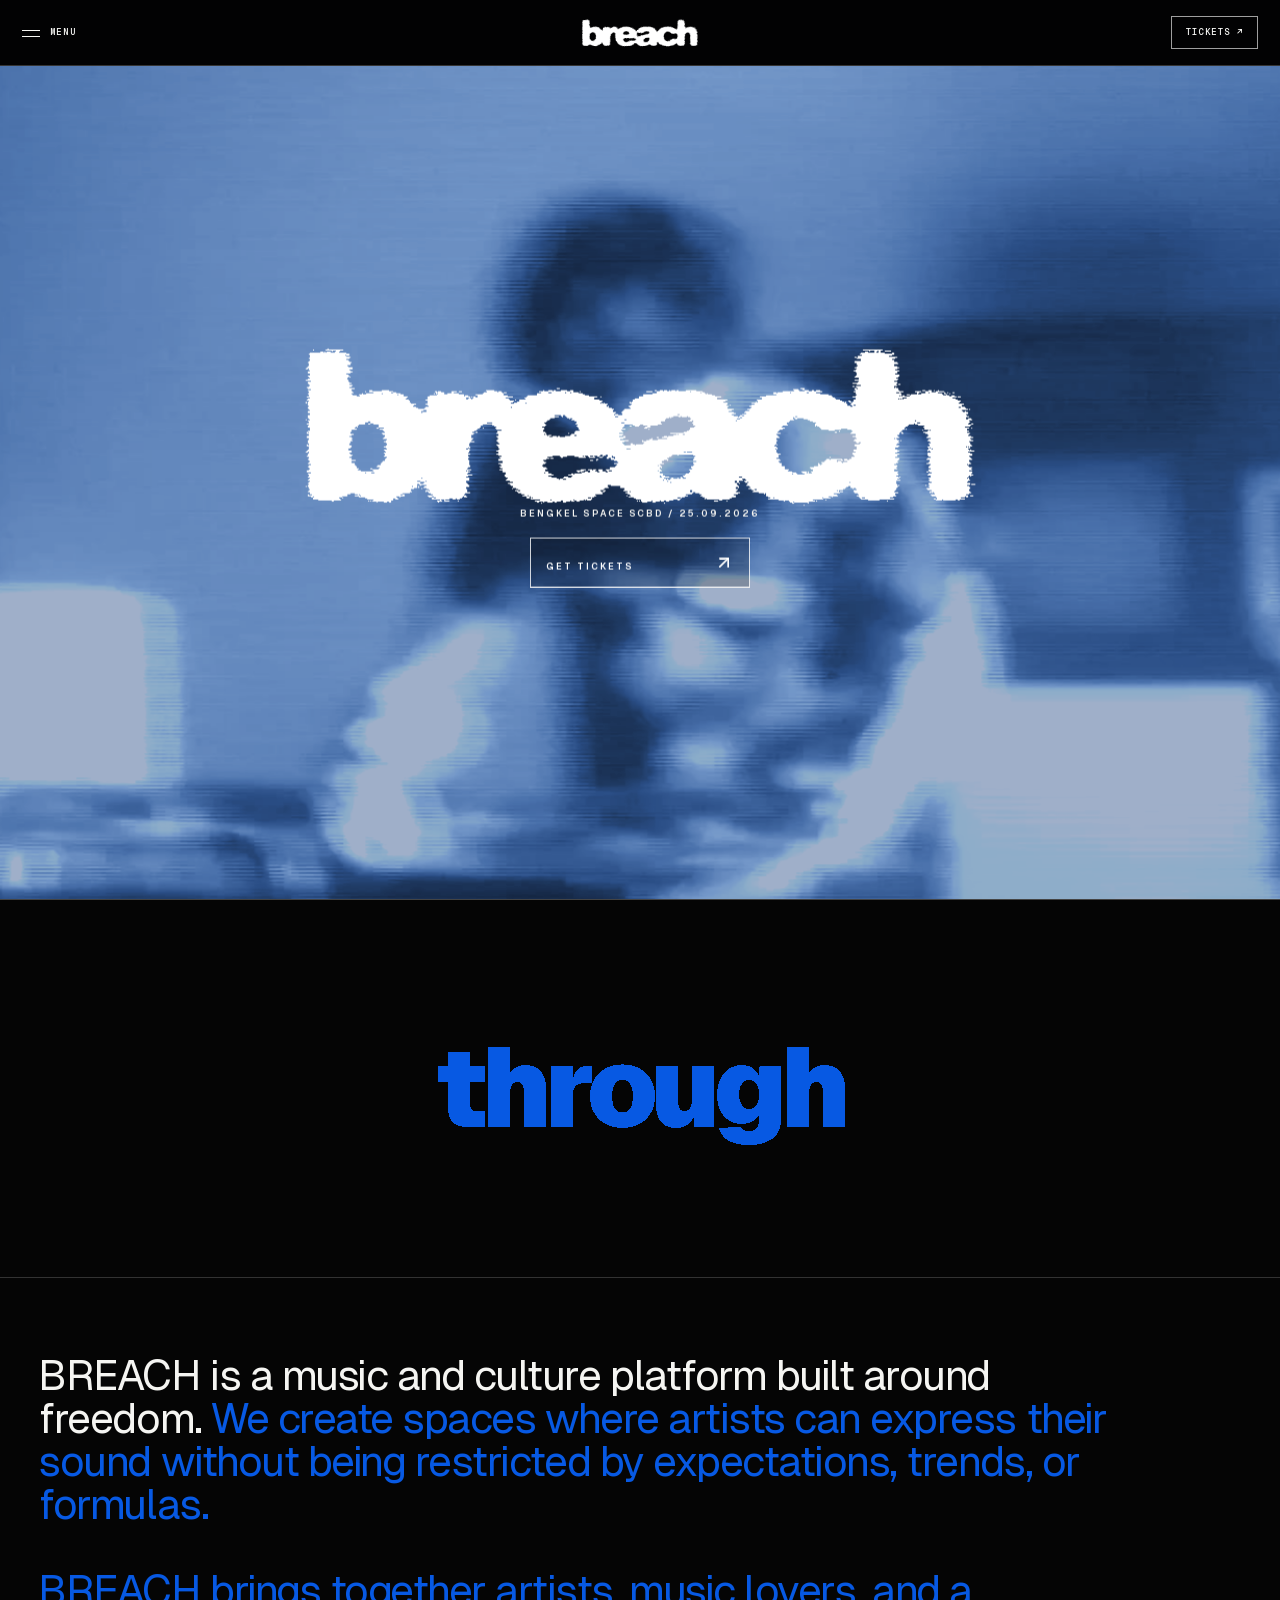
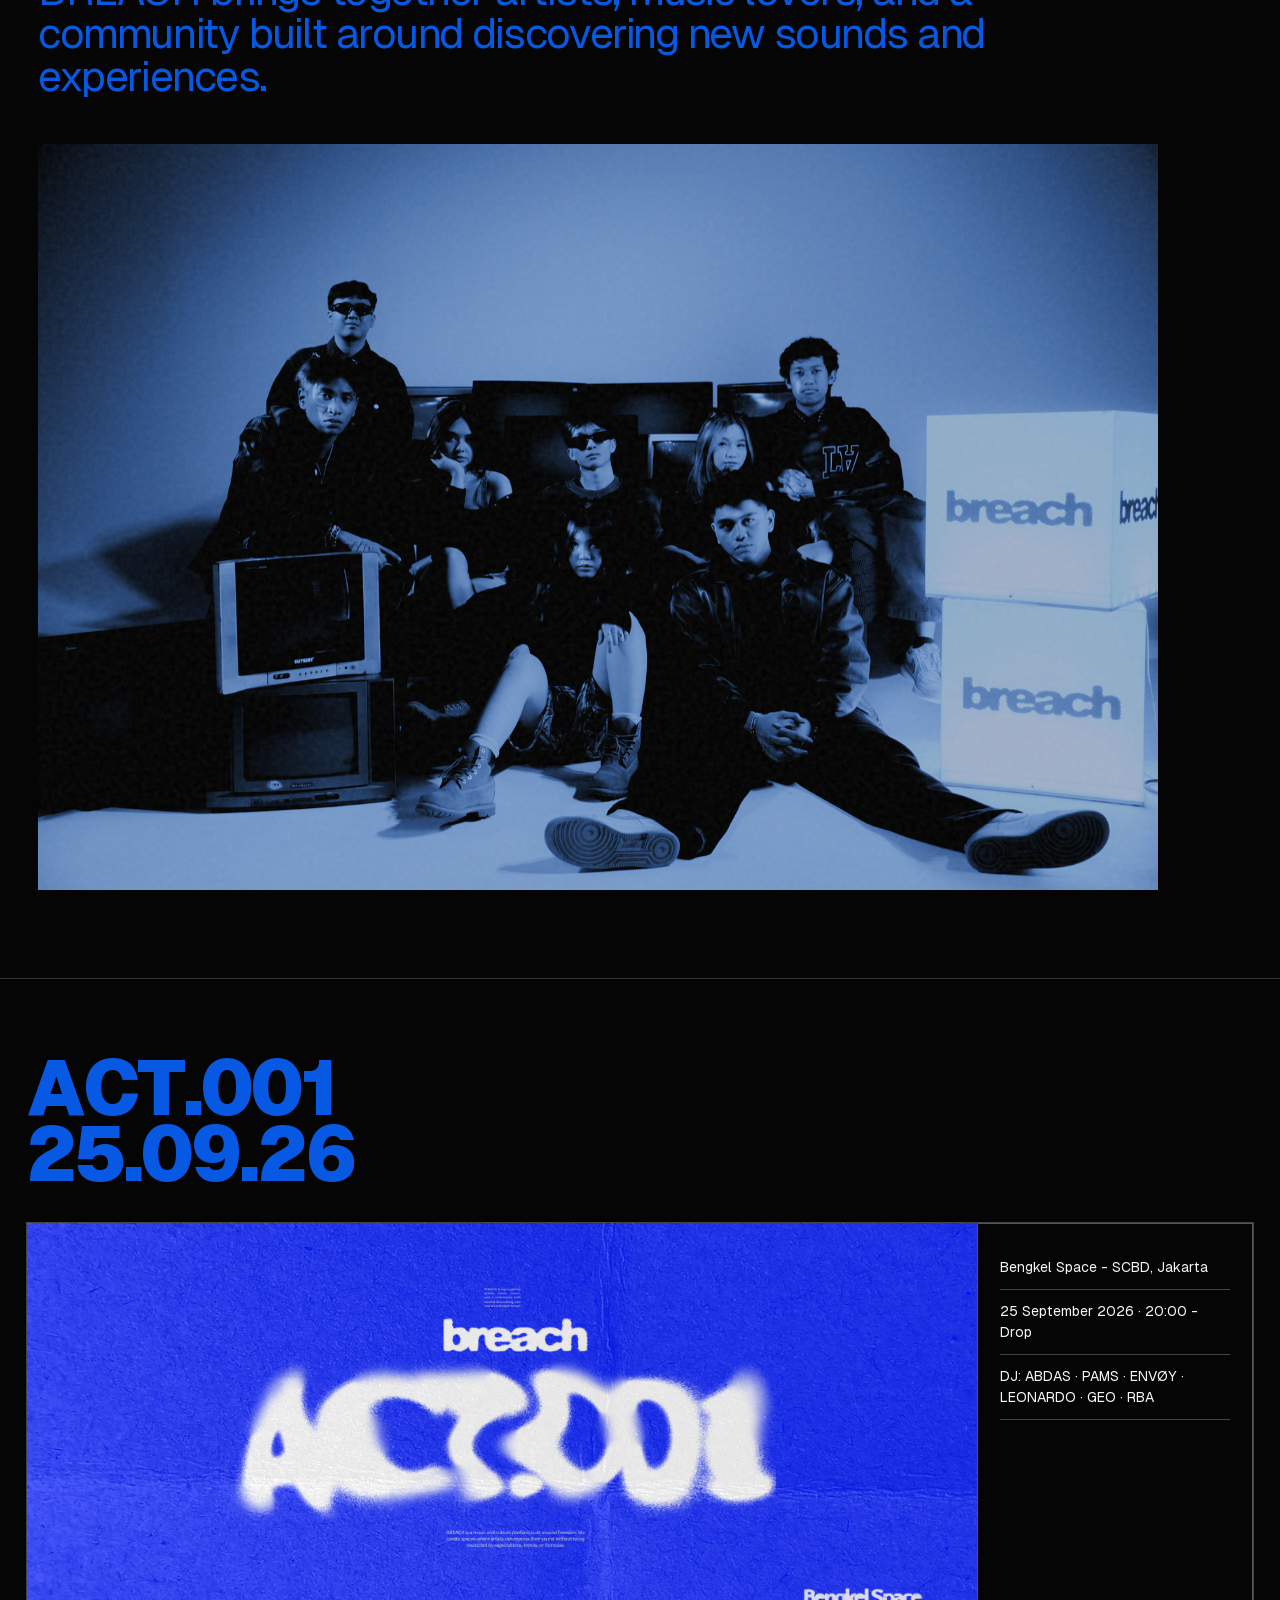
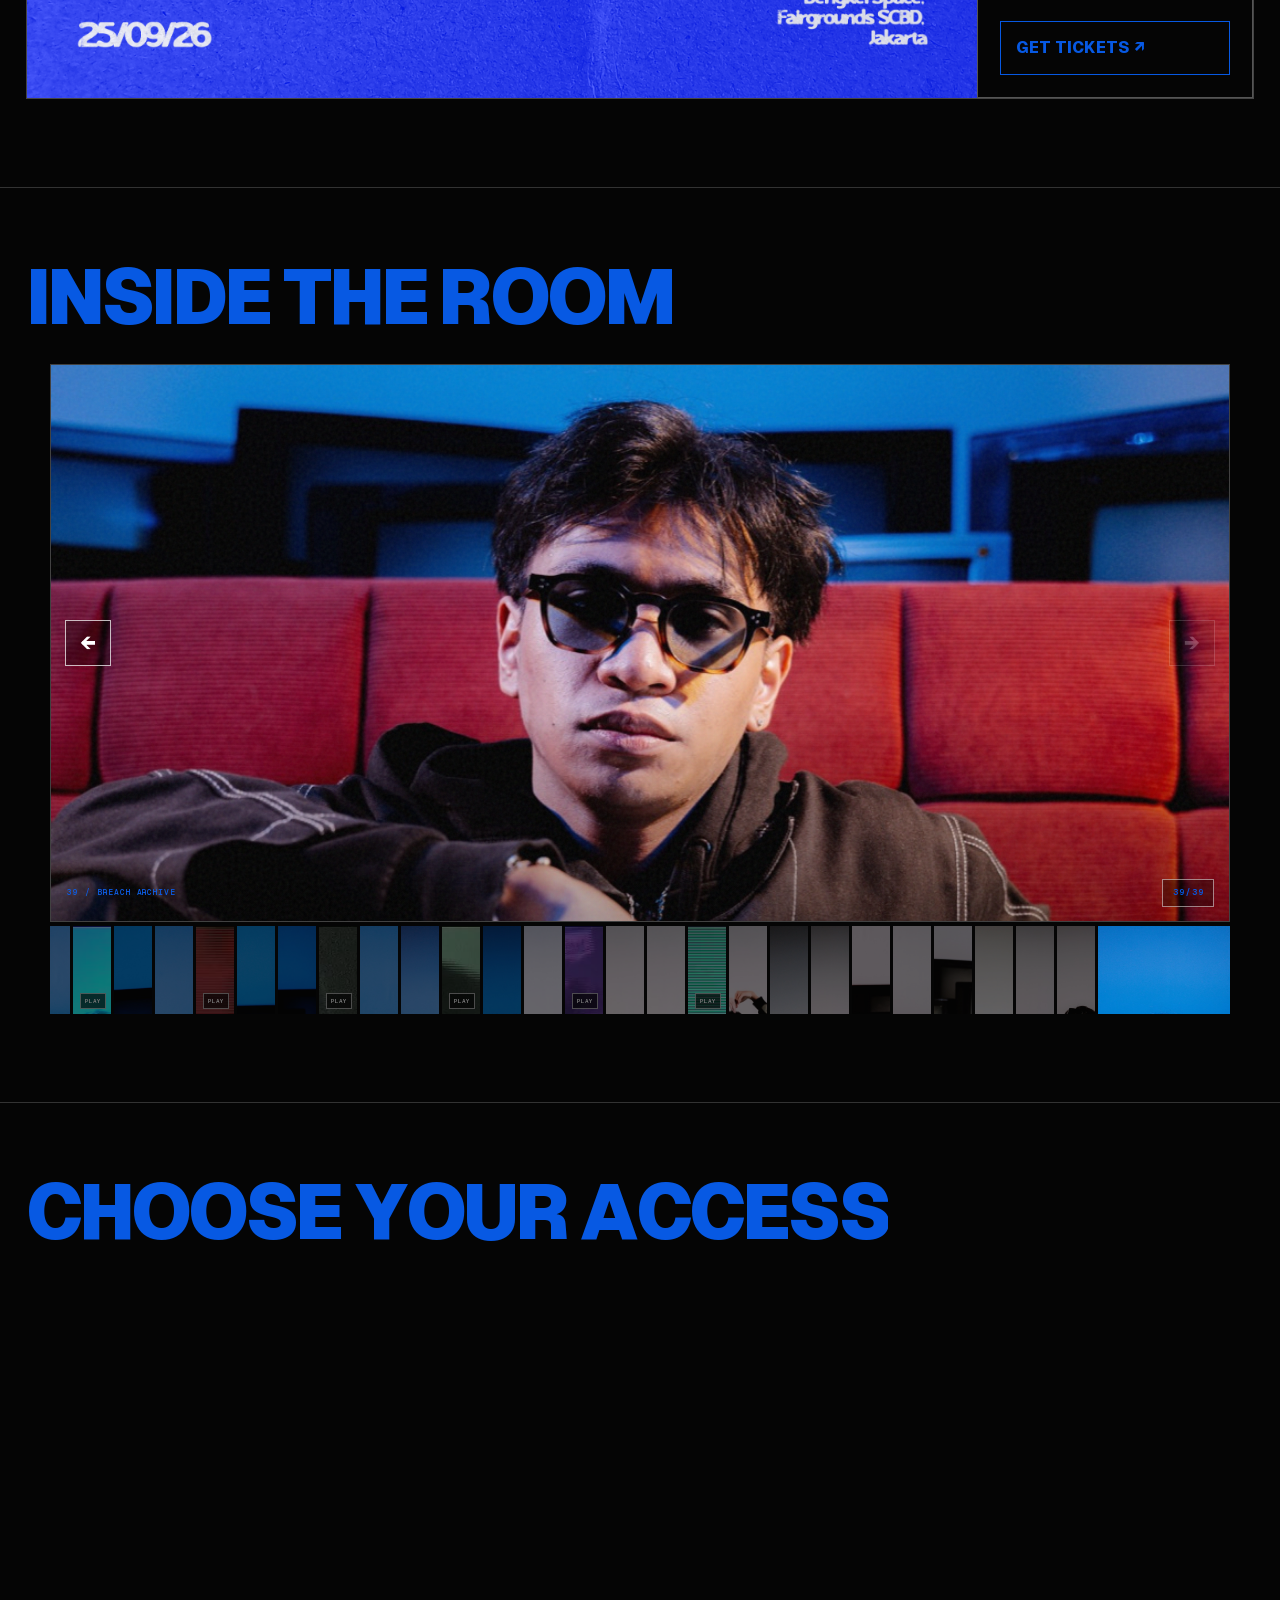
==== index.html @ 3e646a32 "Deploy breach3 at custom domain root" ====
<!doctype html>
<html lang="en">
  <head>
    <meta charset="UTF-8" />
    <meta name="viewport" content="width=device-width, initial-scale=1.0" />
    <meta name="theme-color" content="#000000" />
    <meta name="description" content="BREACH — freedom through music. Blue edition." />
    <link rel="icon" href="/assets/brand/breach-logo-blue.png" />
    <title>BREACH — Blue Edition</title>
    <script type="module" crossorigin src="/assets/index-B2ygdewY.js"></script>
    <link rel="stylesheet" crossorigin href="/assets/index-CqIyag79.css">
  </head>
  <body>
    <div id="root"></div>
  </body>
</html>
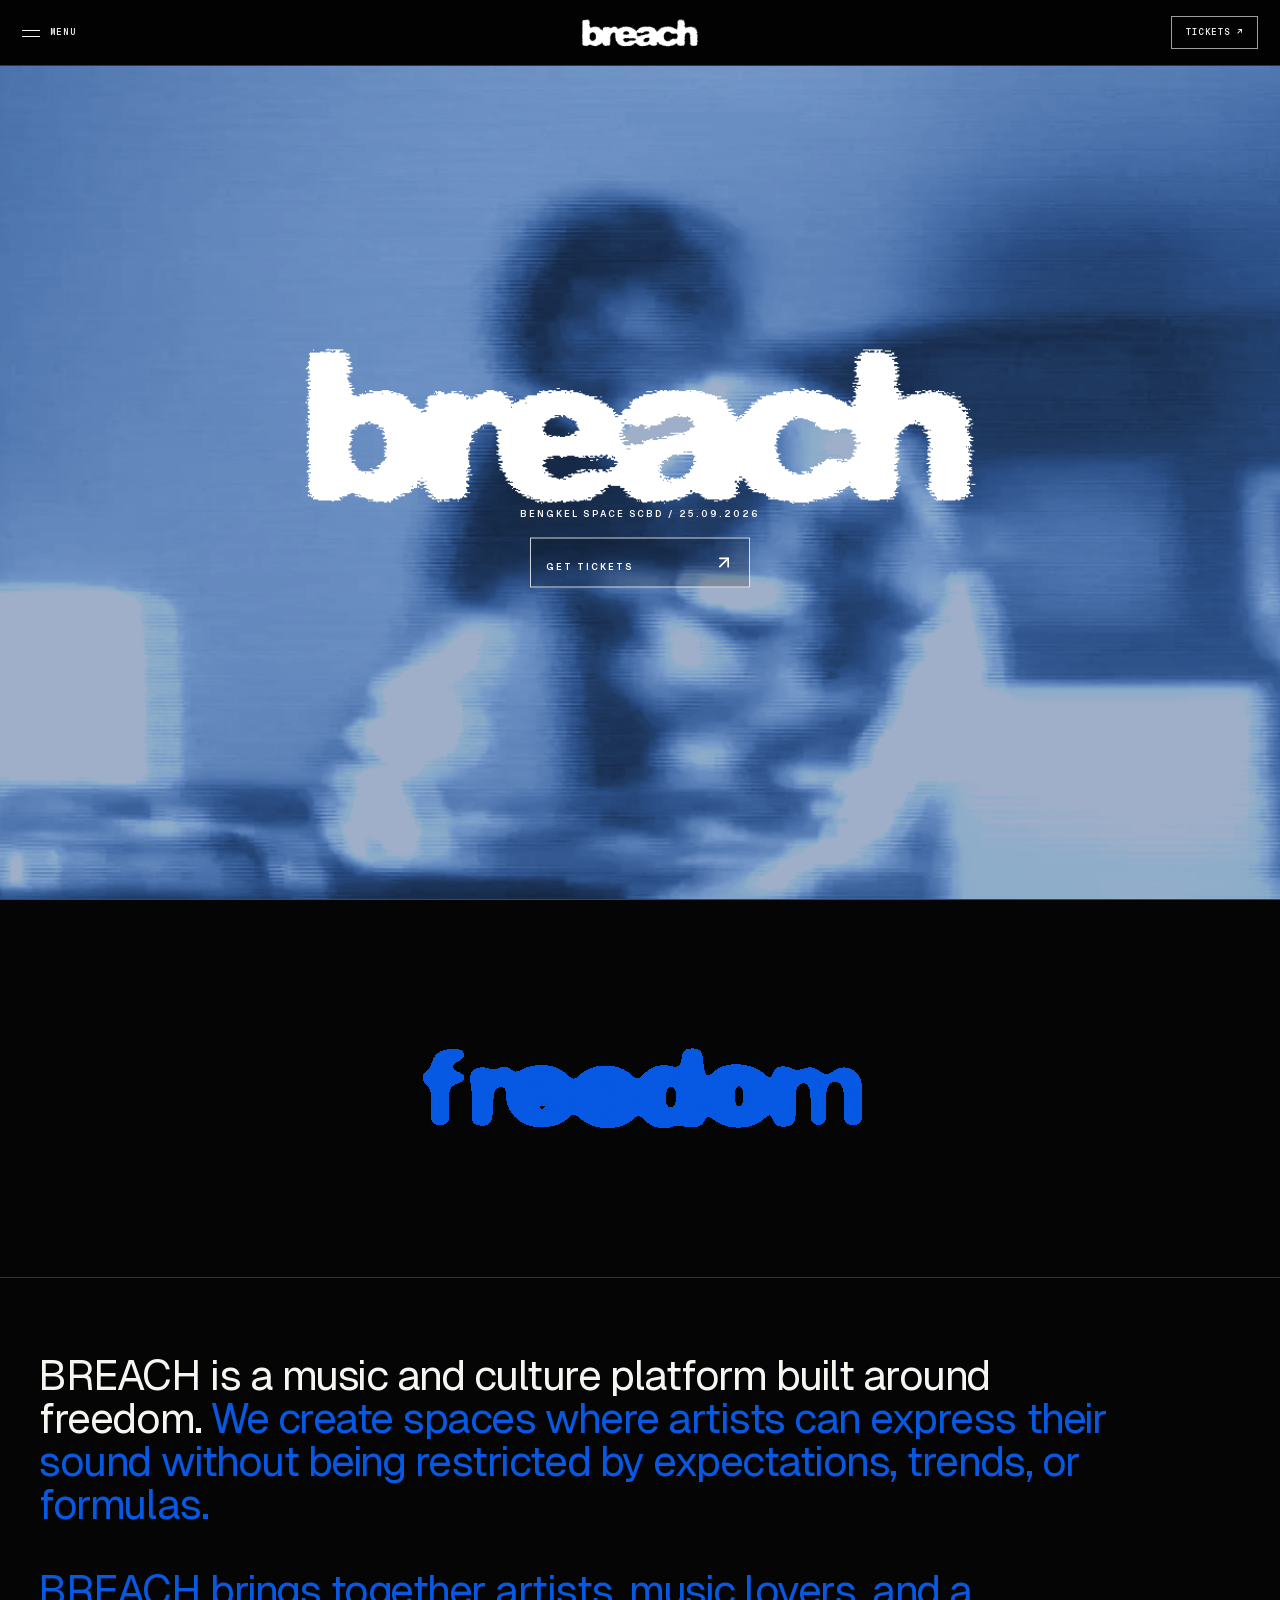
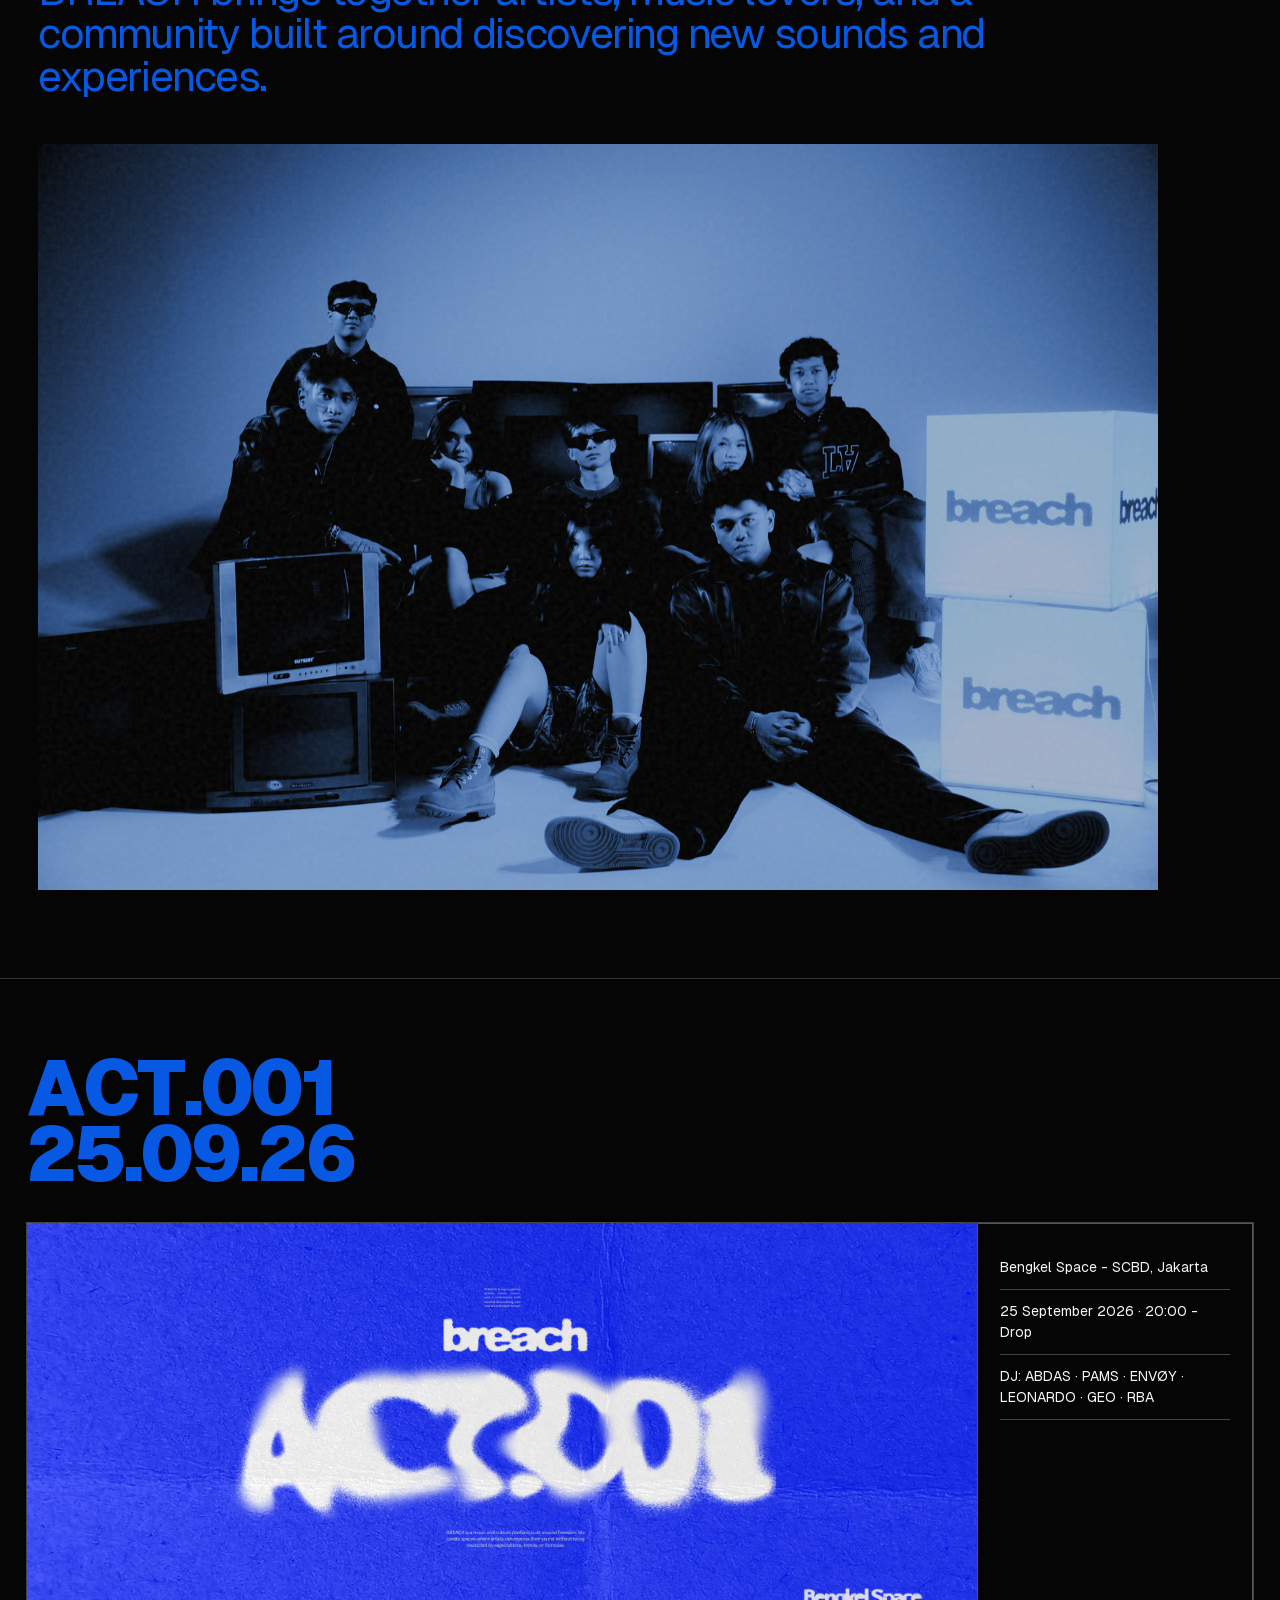
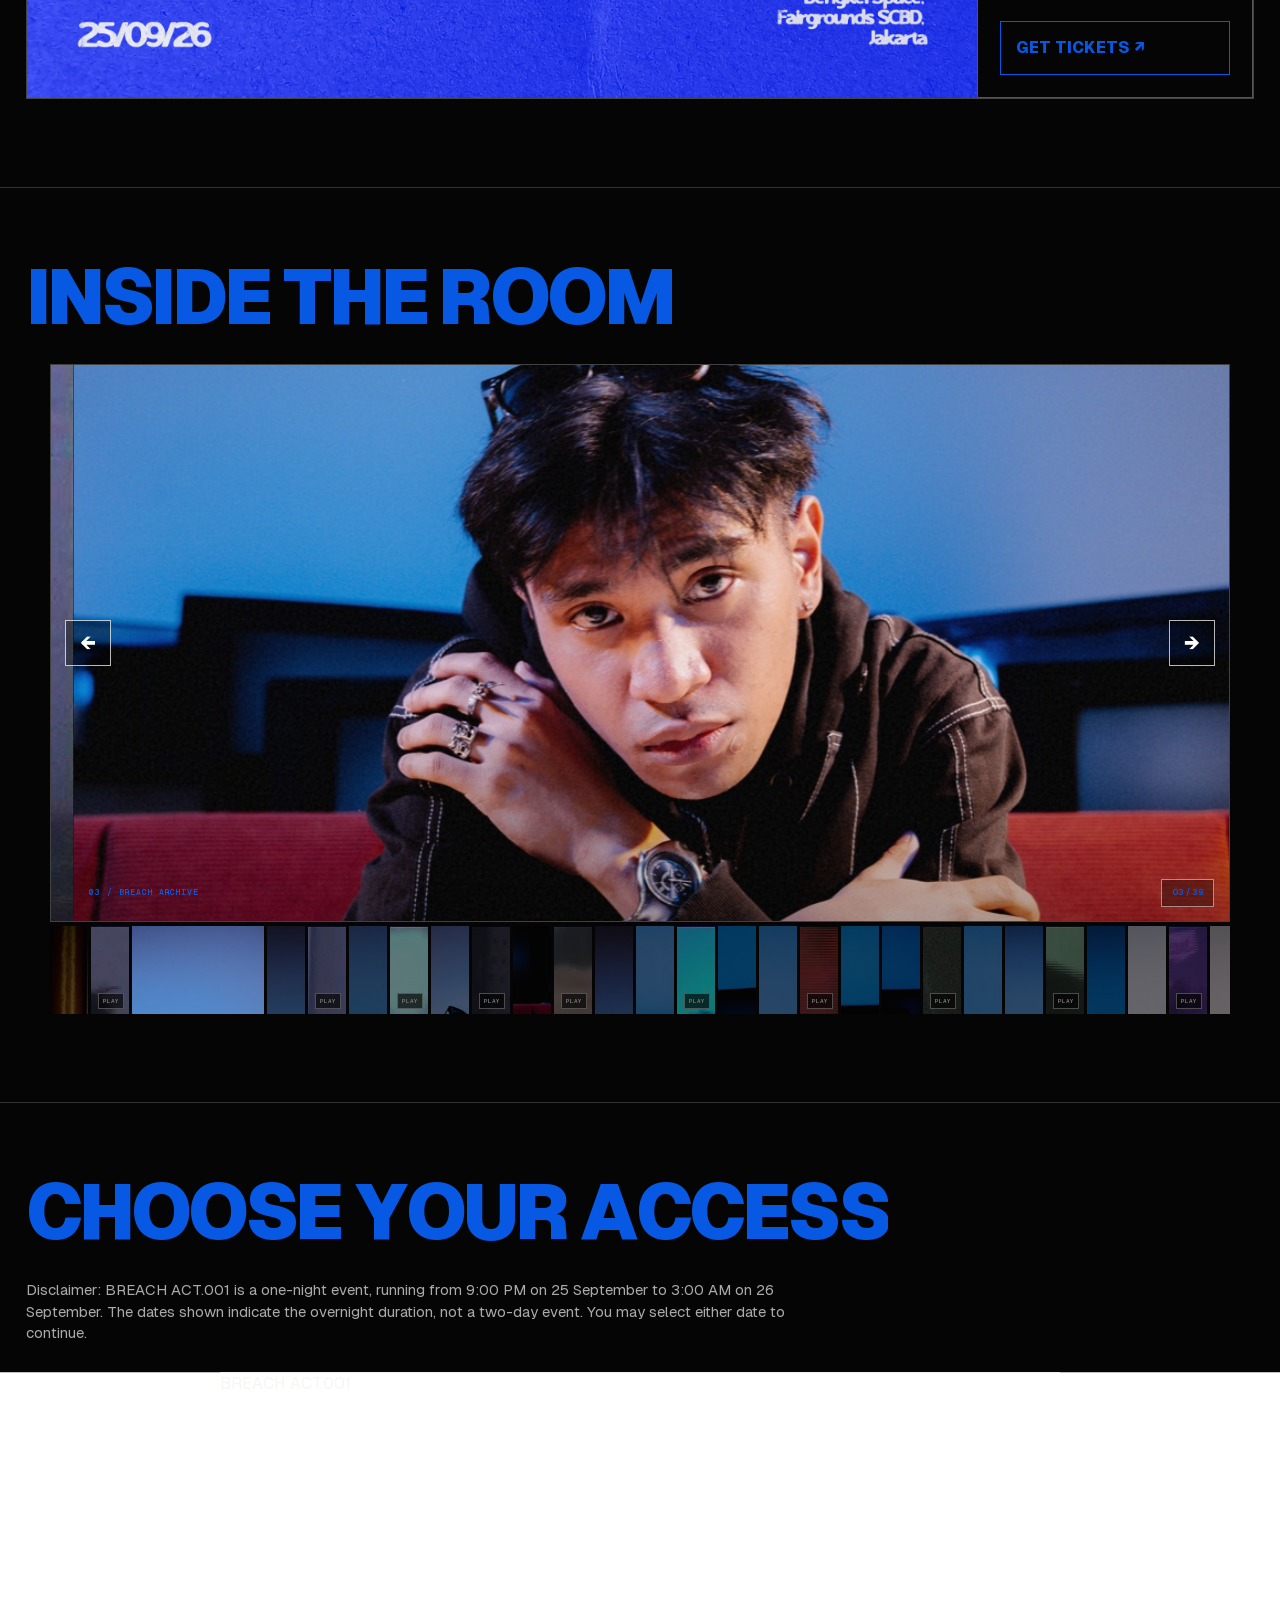
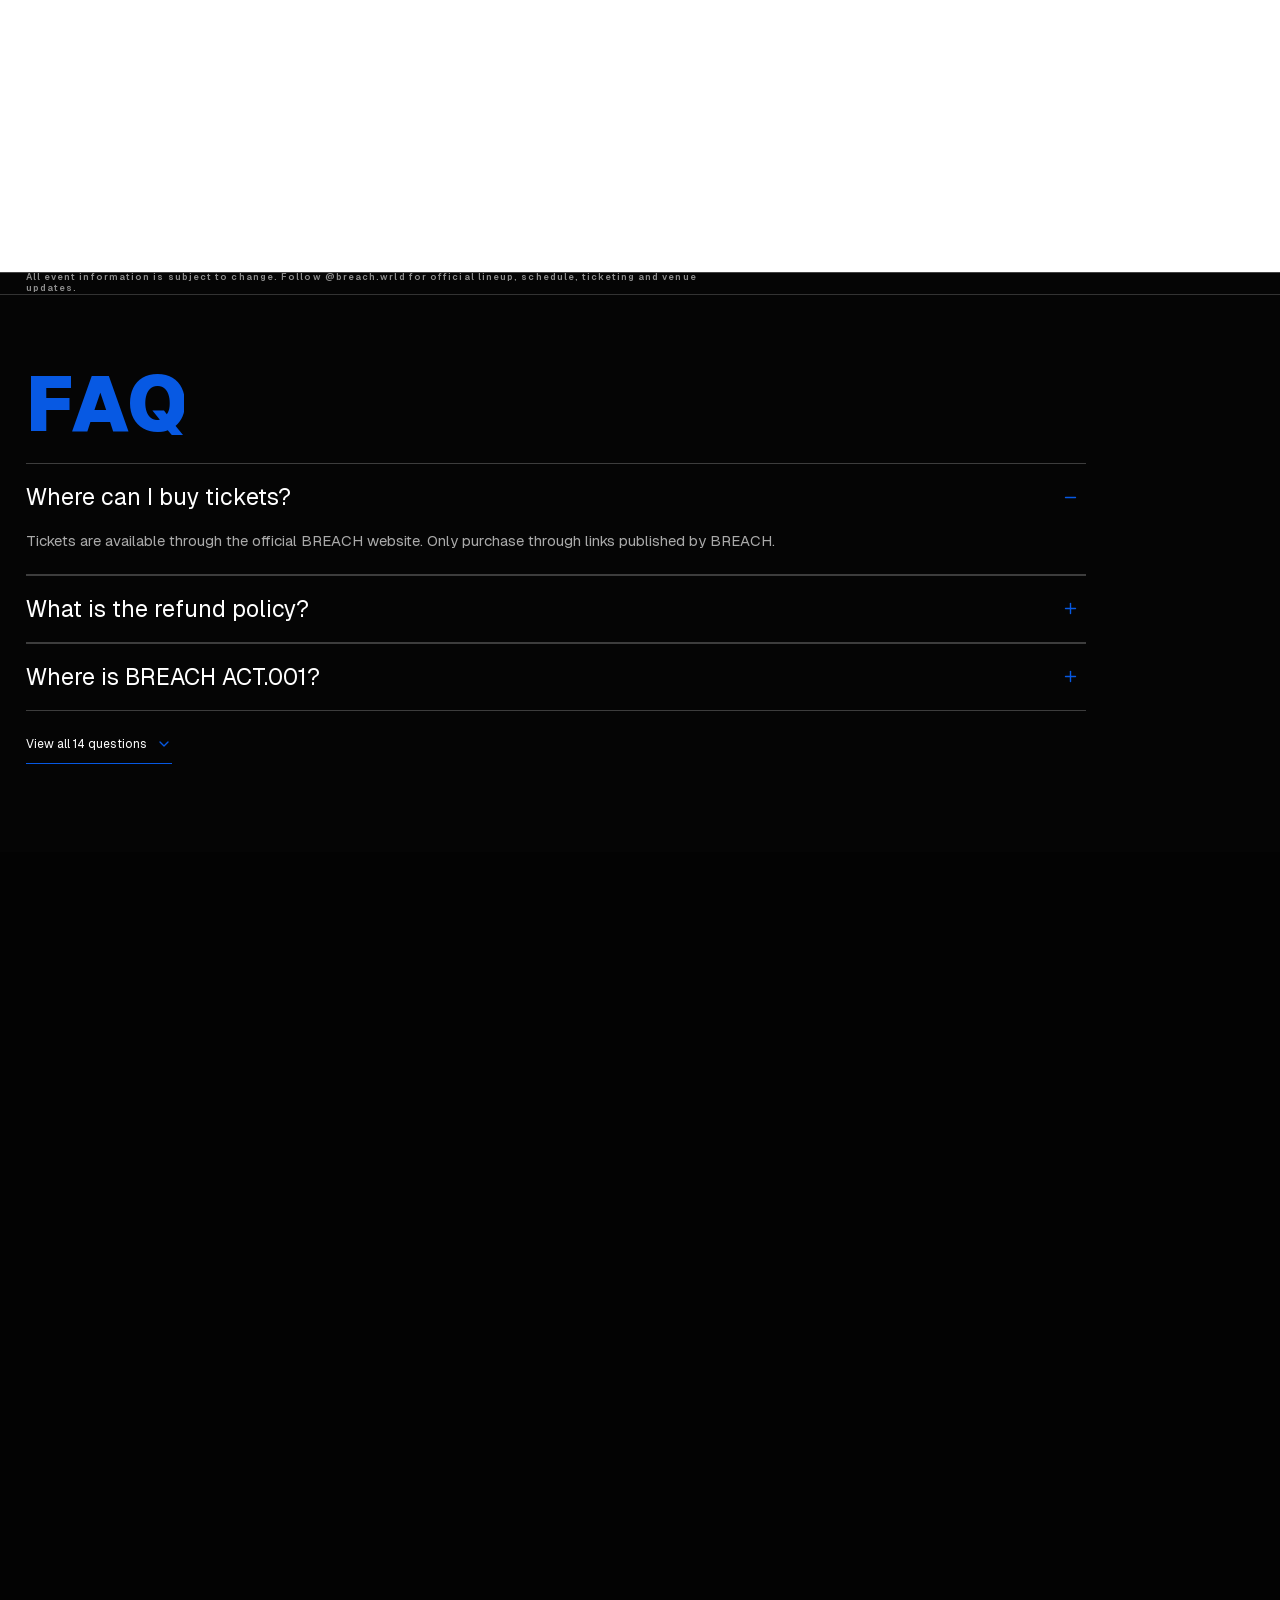
==== commit 083a9b9b: "Update tab title and favicon" ====
--- a/index.html
+++ b/index.html
@@ -4,11 +4,11 @@
     <meta charset="UTF-8" />
     <meta name="viewport" content="width=device-width, initial-scale=1.0" />
     <meta name="theme-color" content="#000000" />
-    <meta name="description" content="BREACH — freedom through music. Blue edition." />
-    <link rel="icon" href="/assets/brand/breach-logo-blue.png" />
-    <title>BREACH — Blue Edition</title>
-    <script type="module" crossorigin src="/assets/index-B2ygdewY.js"></script>
-    <link rel="stylesheet" crossorigin href="/assets/index-CqIyag79.css">
+    <meta name="description" content="BREACH — freedom through music." />
+    <link rel="icon" type="image/png" href="/assets/brand/breach-logo-white.png" />
+    <title>BREACH</title>
+    <script type="module" crossorigin src="/assets/index-BJ7RxJI6.js"></script>
+    <link rel="stylesheet" crossorigin href="/assets/index-DFQrhh-R.css">
   </head>
   <body>
     <div id="root"></div>
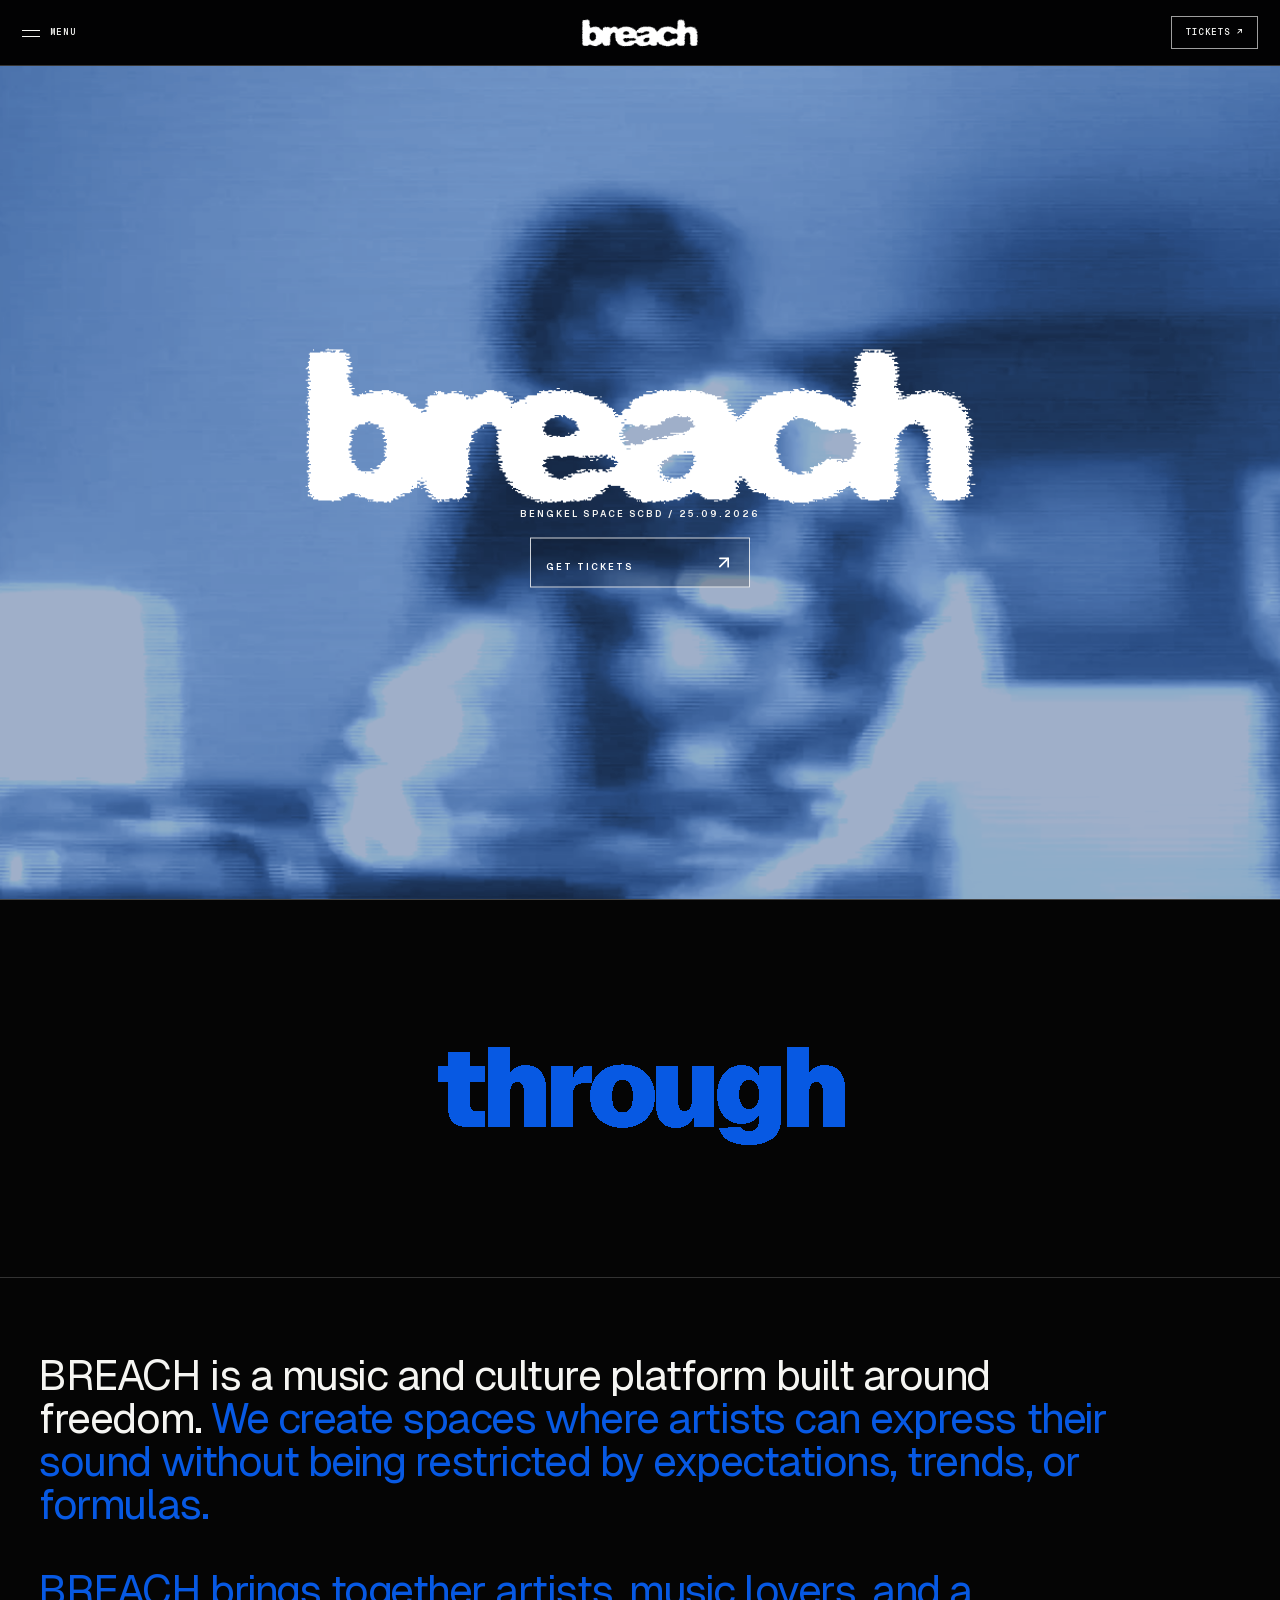
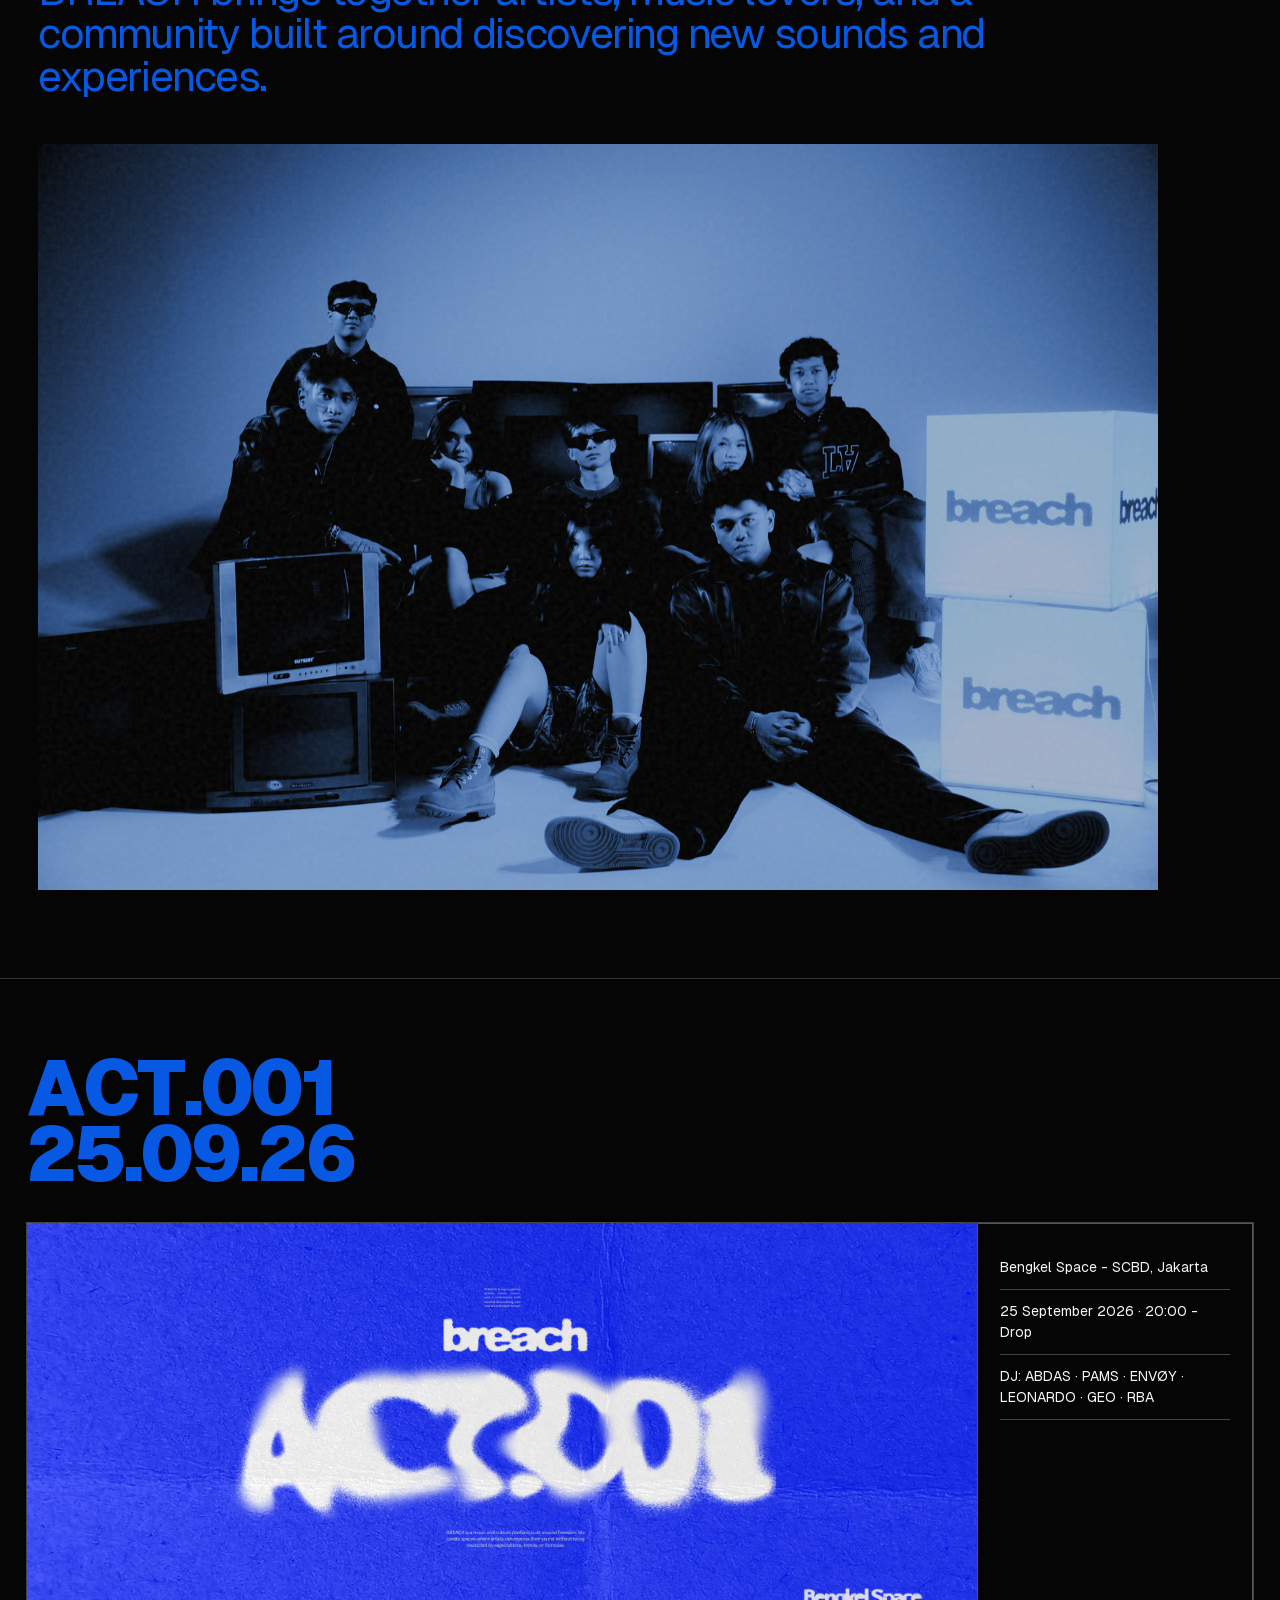
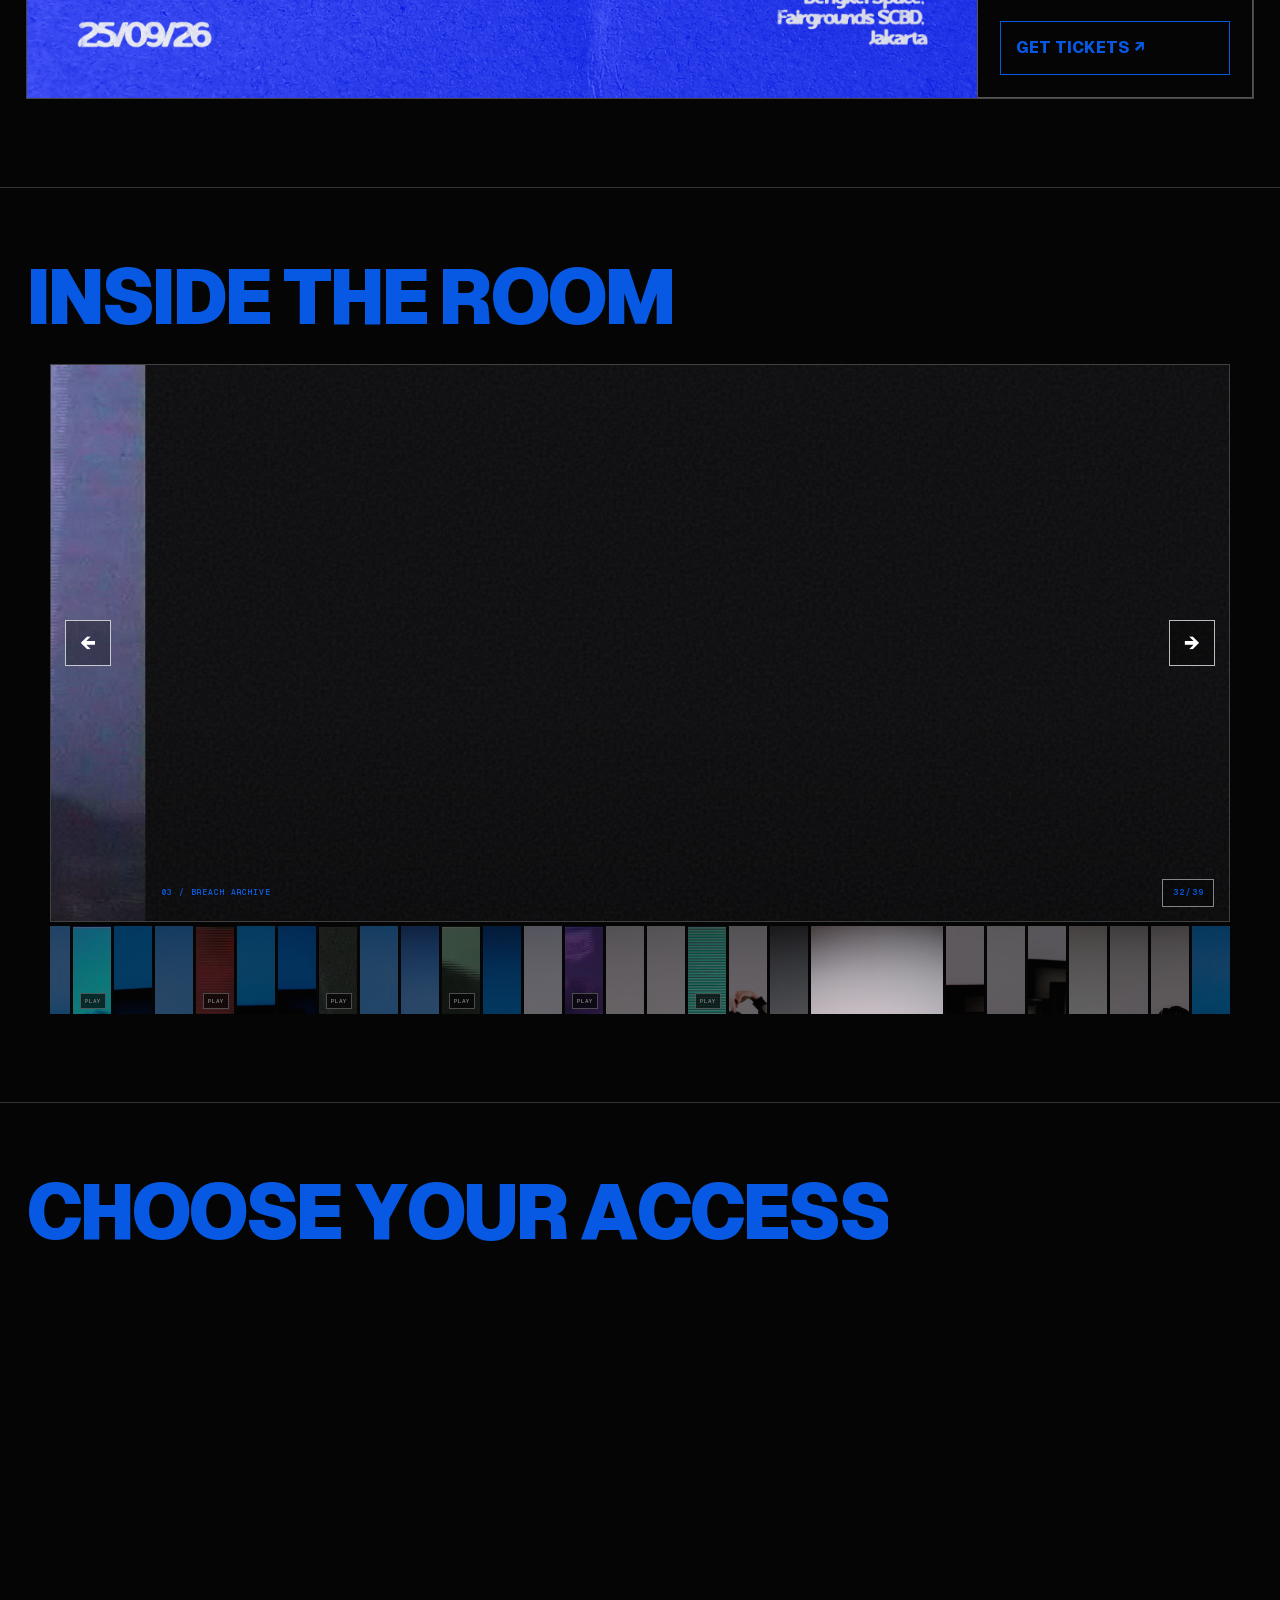
==== commit 0d287e87: "Use blue logo favicon" ====
--- a/index.html
+++ b/index.html
@@ -5,7 +5,7 @@
     <meta name="viewport" content="width=device-width, initial-scale=1.0" />
     <meta name="theme-color" content="#000000" />
     <meta name="description" content="BREACH — freedom through music." />
-    <link rel="icon" type="image/png" href="/assets/brand/breach-logo-white.png" />
+    <link rel="icon" type="image/png" href="/assets/brand/breach-logo-blue-favicon.png" />
     <title>BREACH</title>
     <script type="module" crossorigin src="/assets/index-BJ7RxJI6.js"></script>
     <link rel="stylesheet" crossorigin href="/assets/index-DFQrhh-R.css">
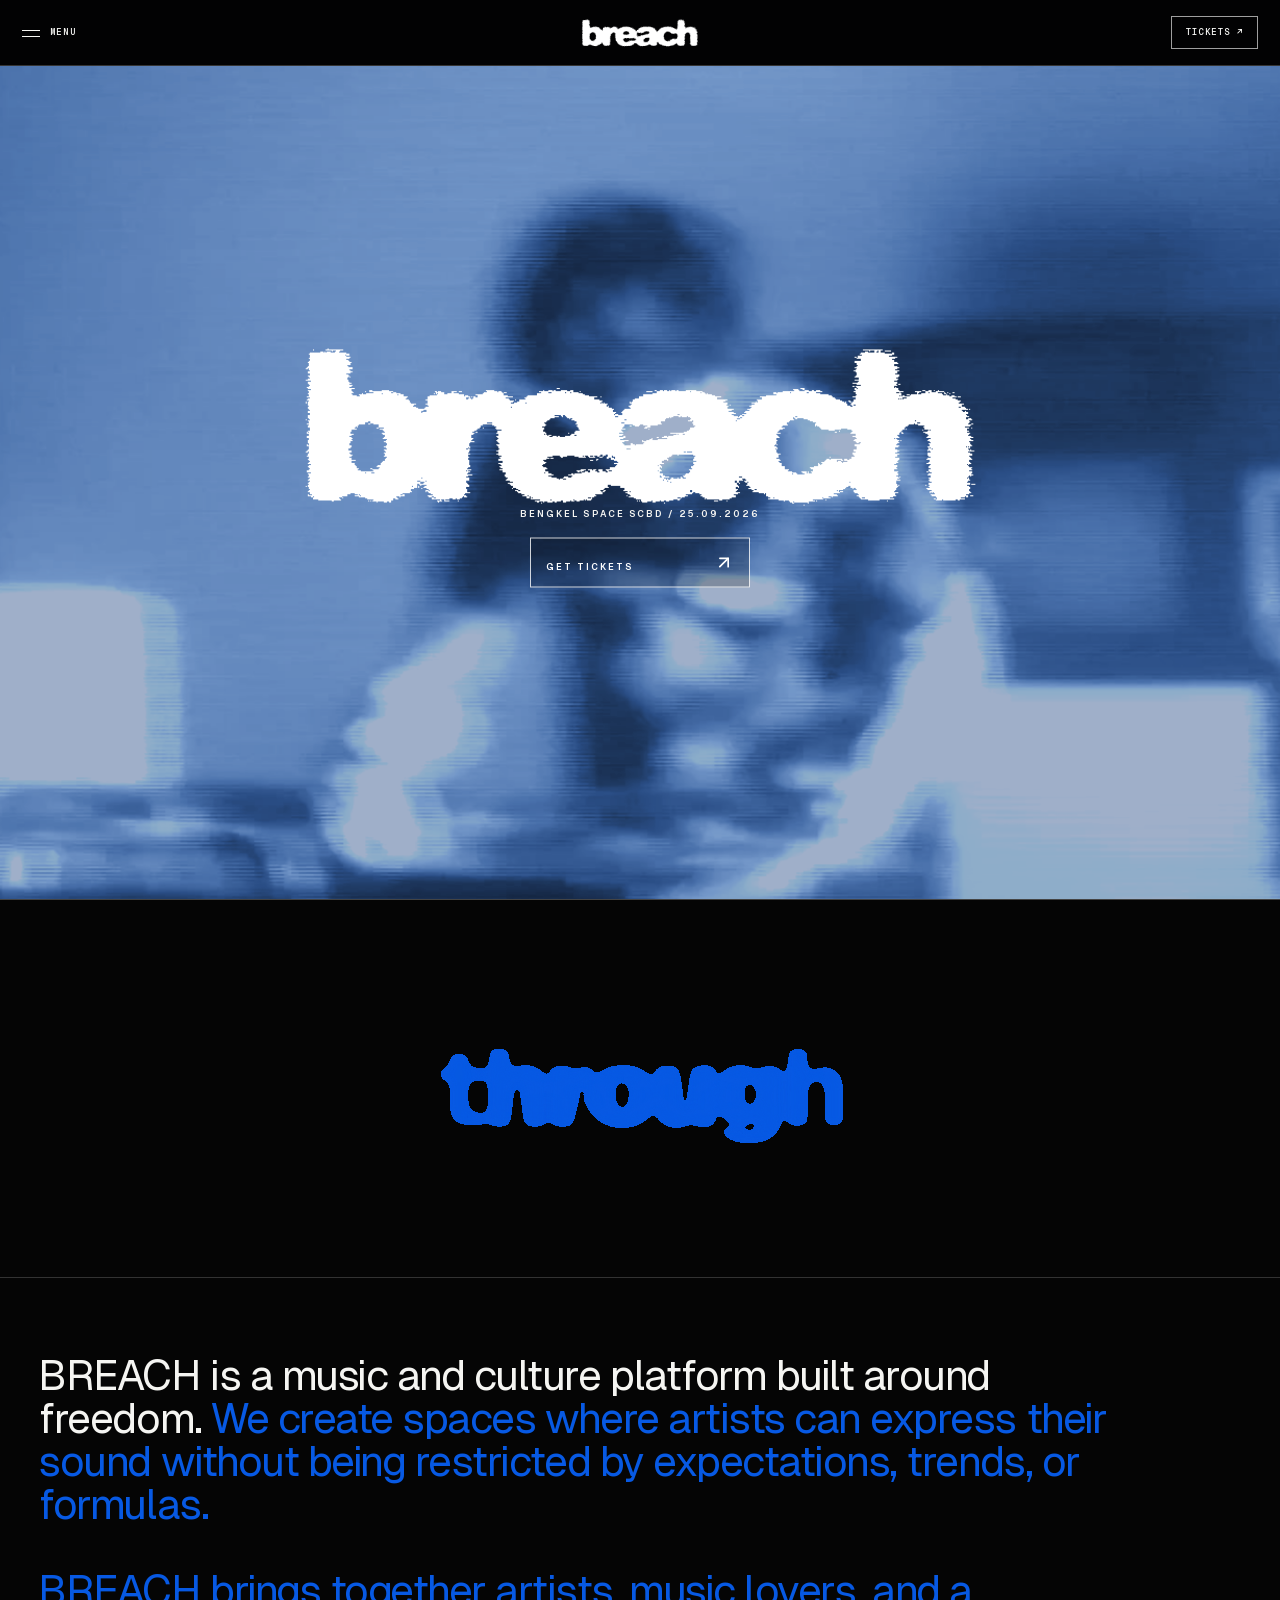
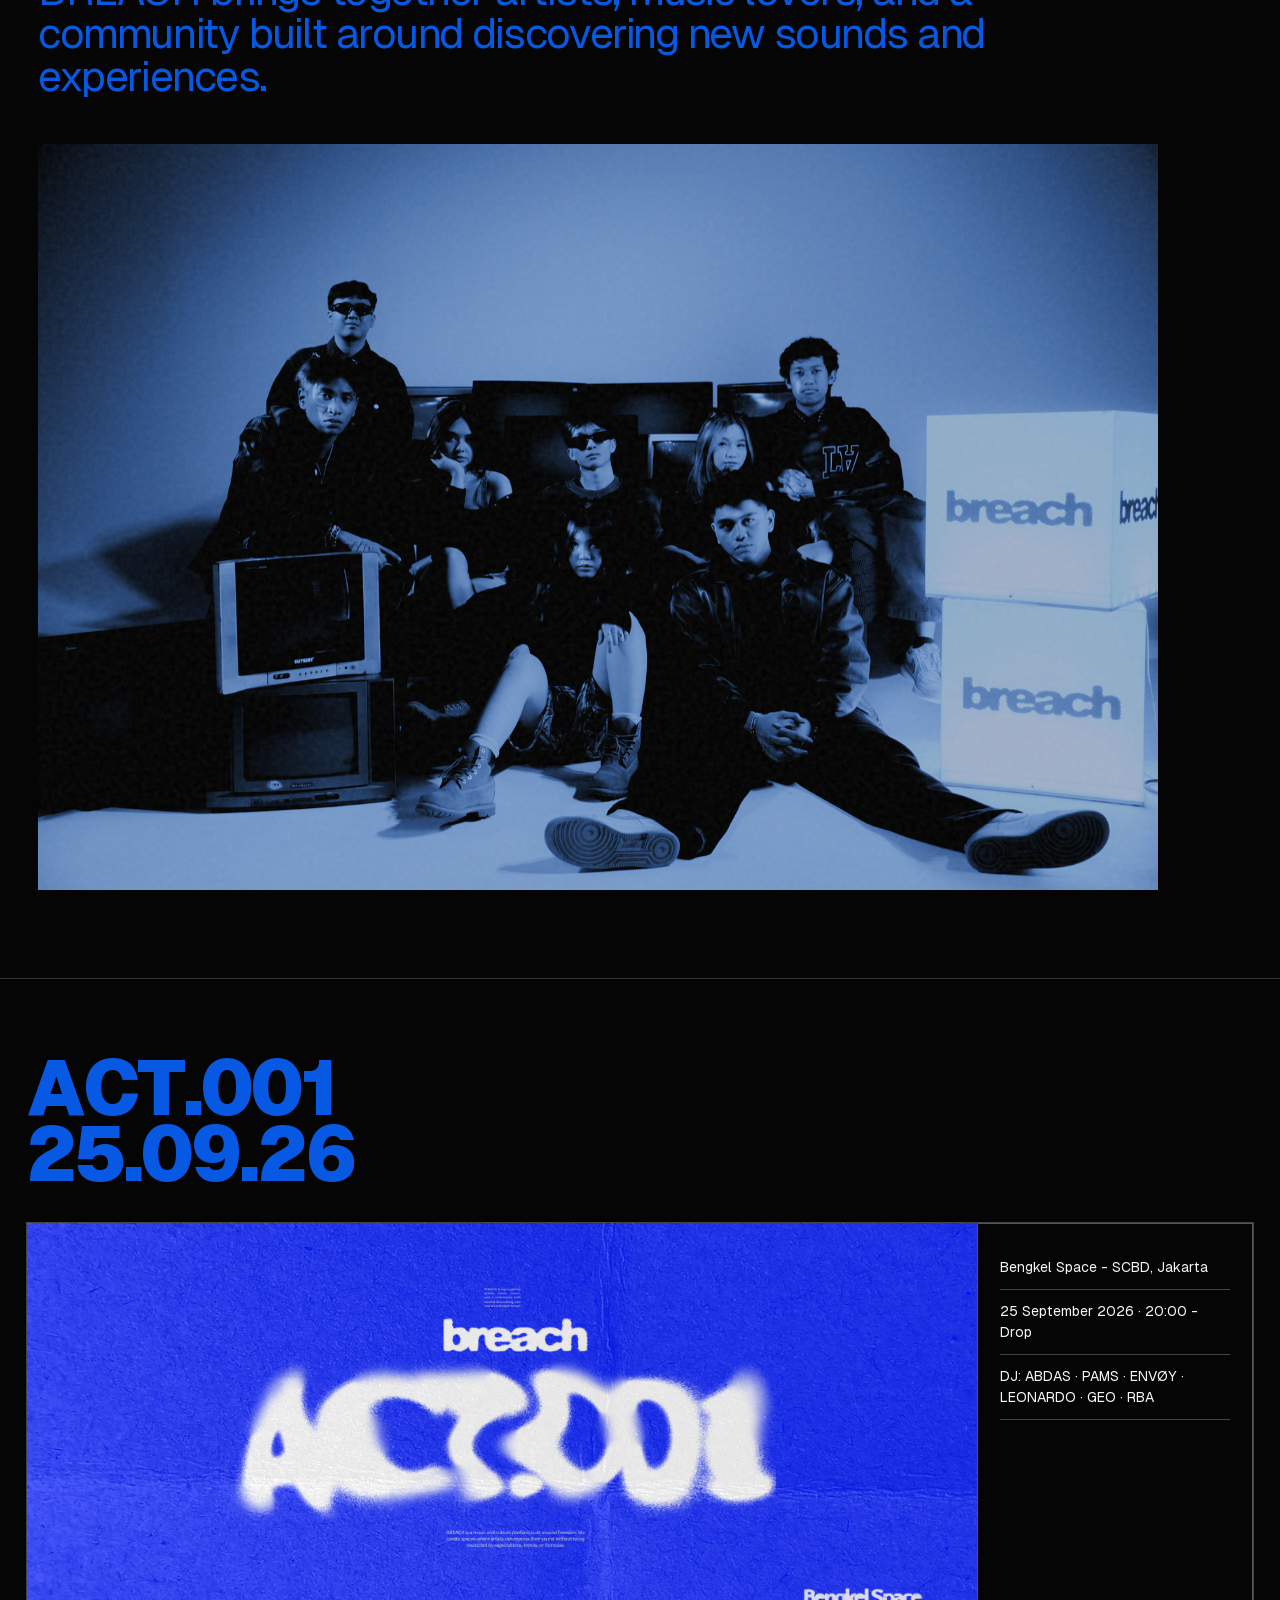
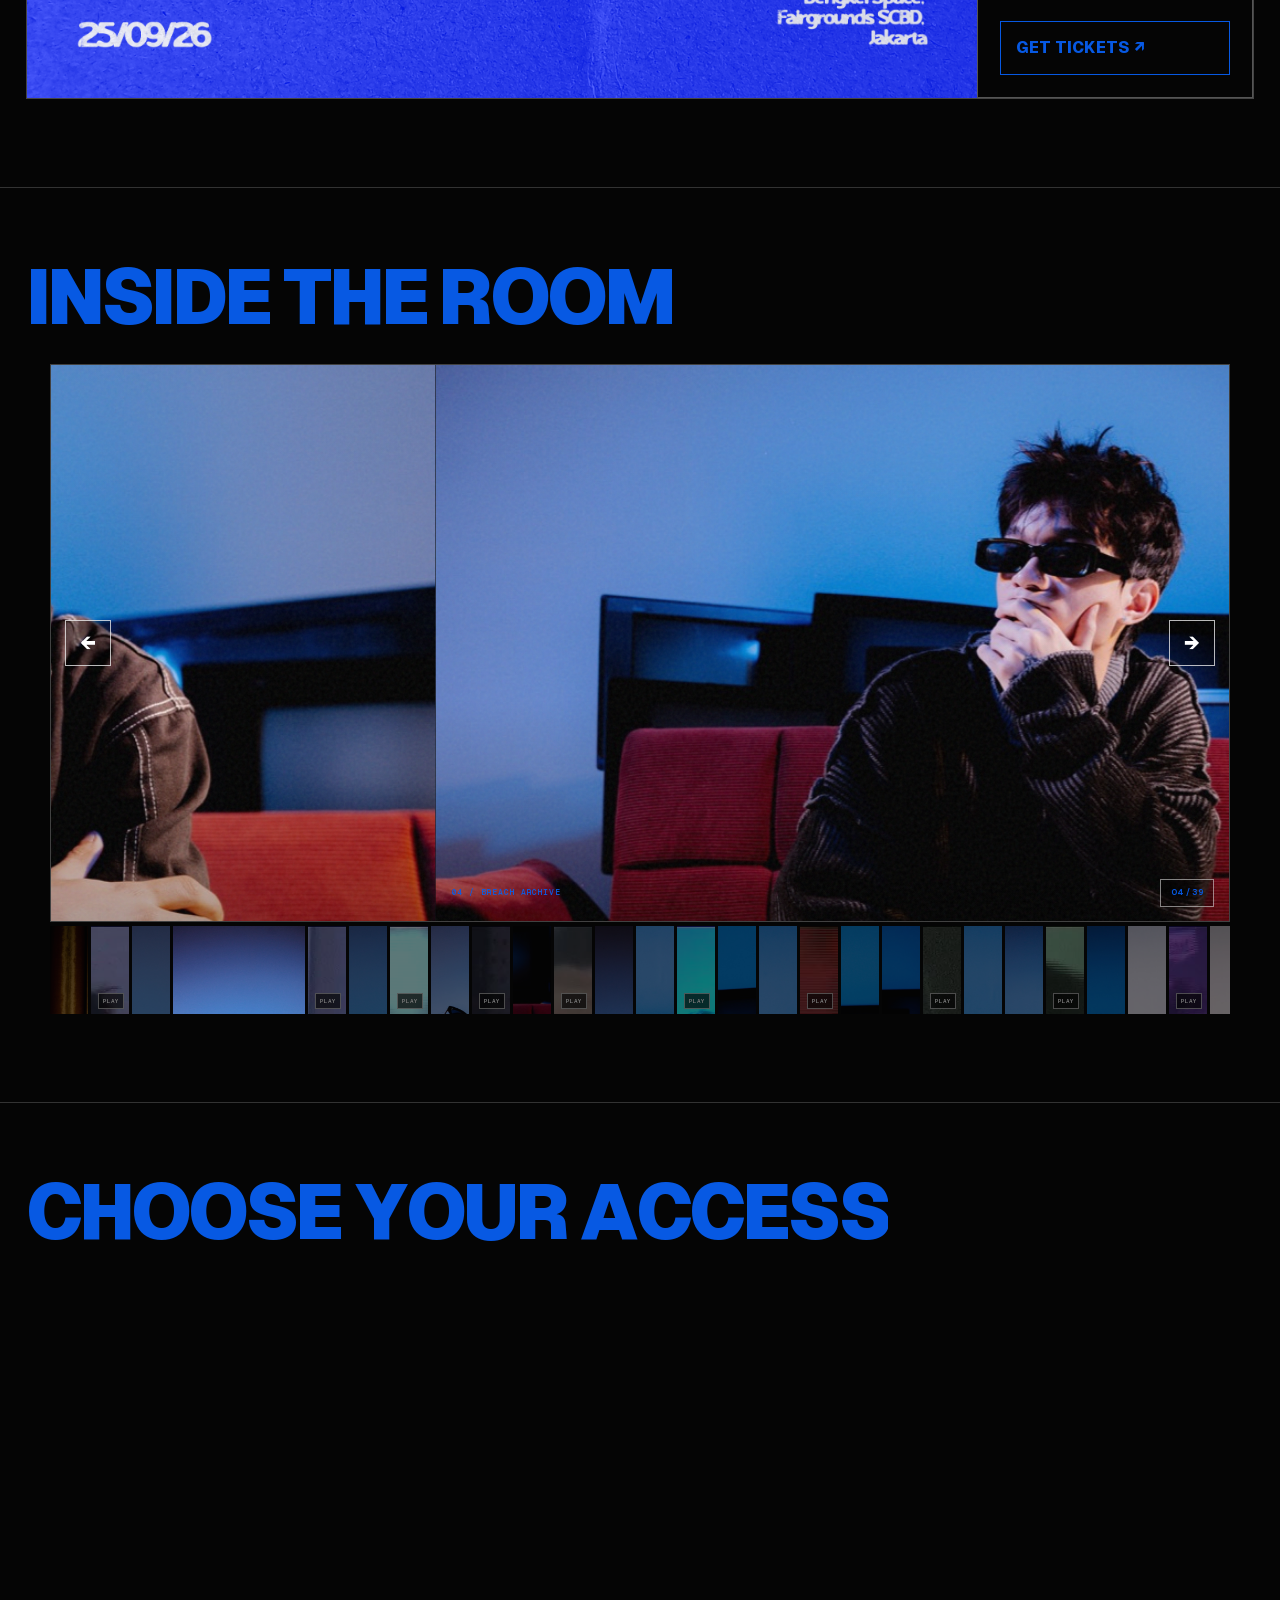
==== commit f926bf0d: "Deploy ticket widget startup scroll fix" ====
--- a/index.html
+++ b/index.html
@@ -7,8 +7,8 @@
     <meta name="description" content="BREACH — freedom through music." />
     <link rel="icon" type="image/png" href="/assets/brand/breach-logo-blue-favicon.png" />
     <title>BREACH</title>
-    <script type="module" crossorigin src="/assets/index-BJ7RxJI6.js"></script>
-    <link rel="stylesheet" crossorigin href="/assets/index-DFQrhh-R.css">
+    <script type="module" crossorigin src="/assets/index-C0Axw6ak.js"></script>
+    <link rel="stylesheet" crossorigin href="/assets/index-CqIyag79.css">
   </head>
   <body>
     <div id="root"></div>
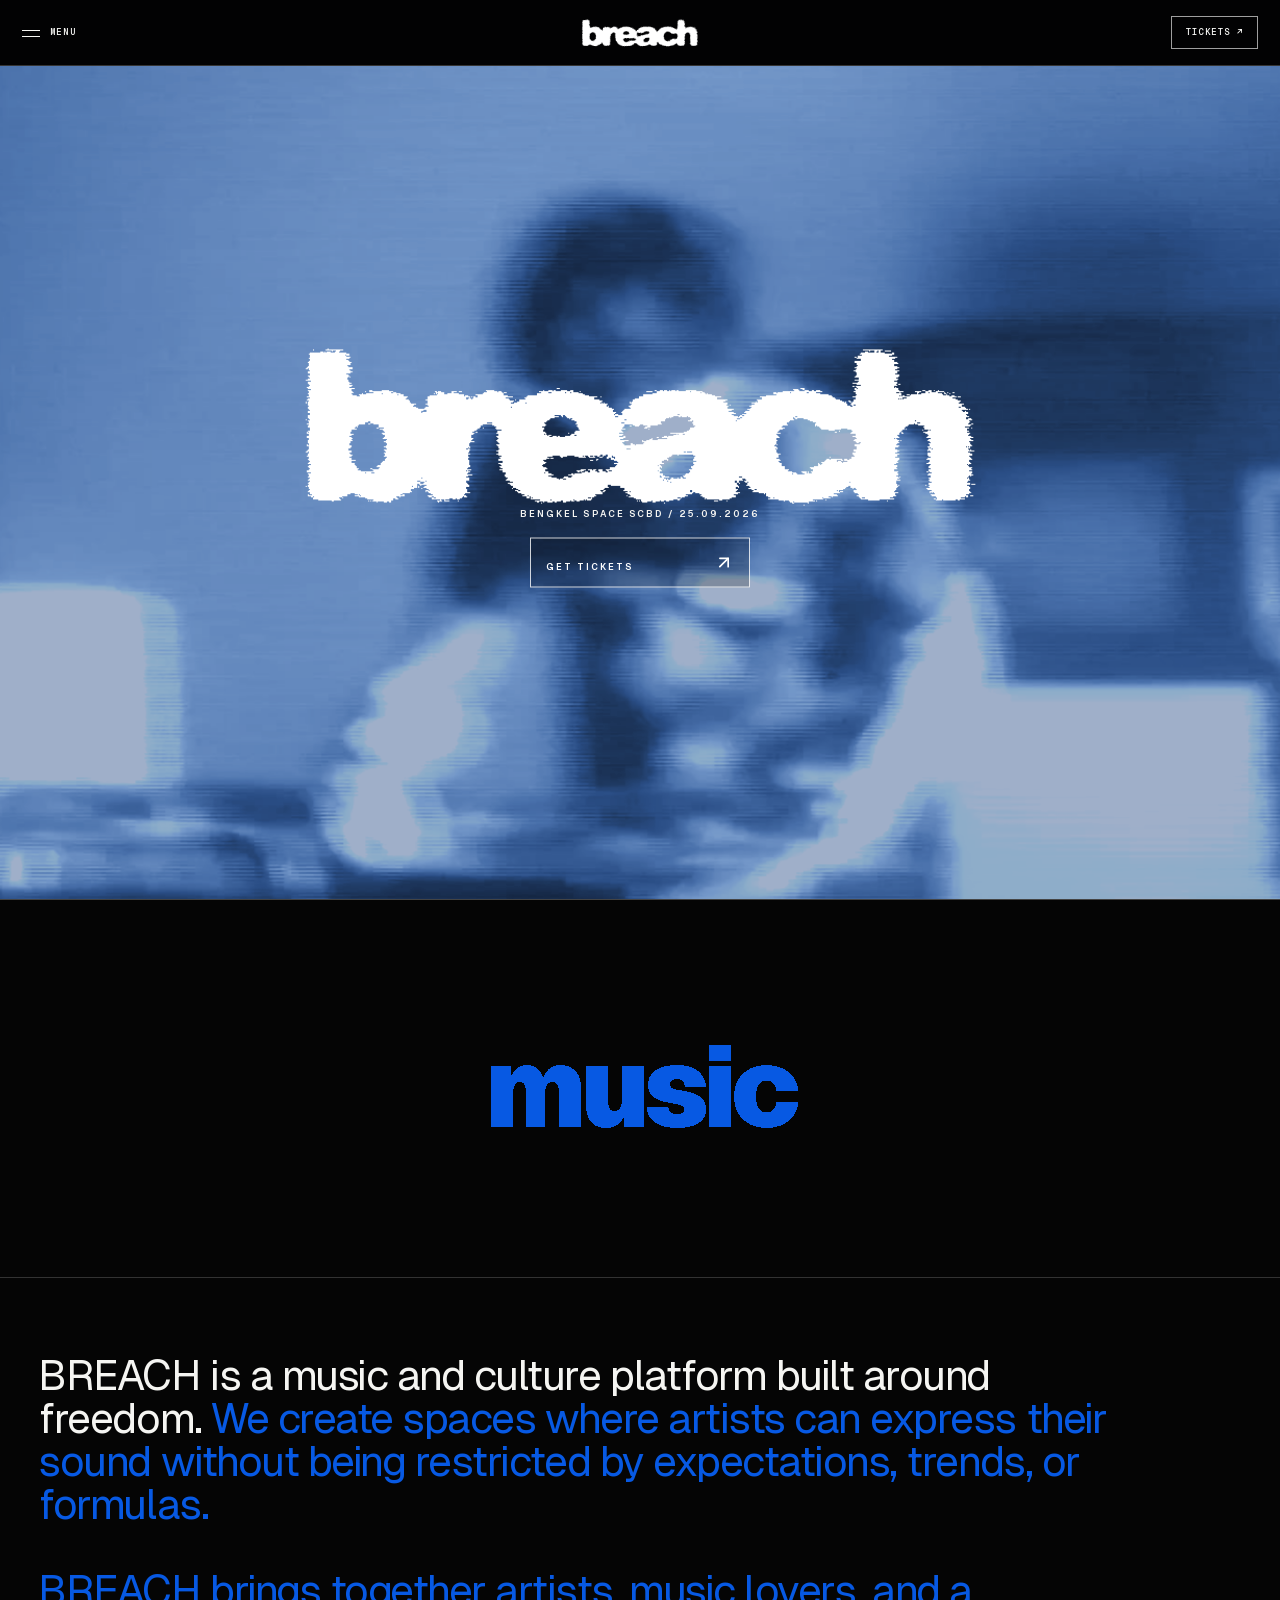
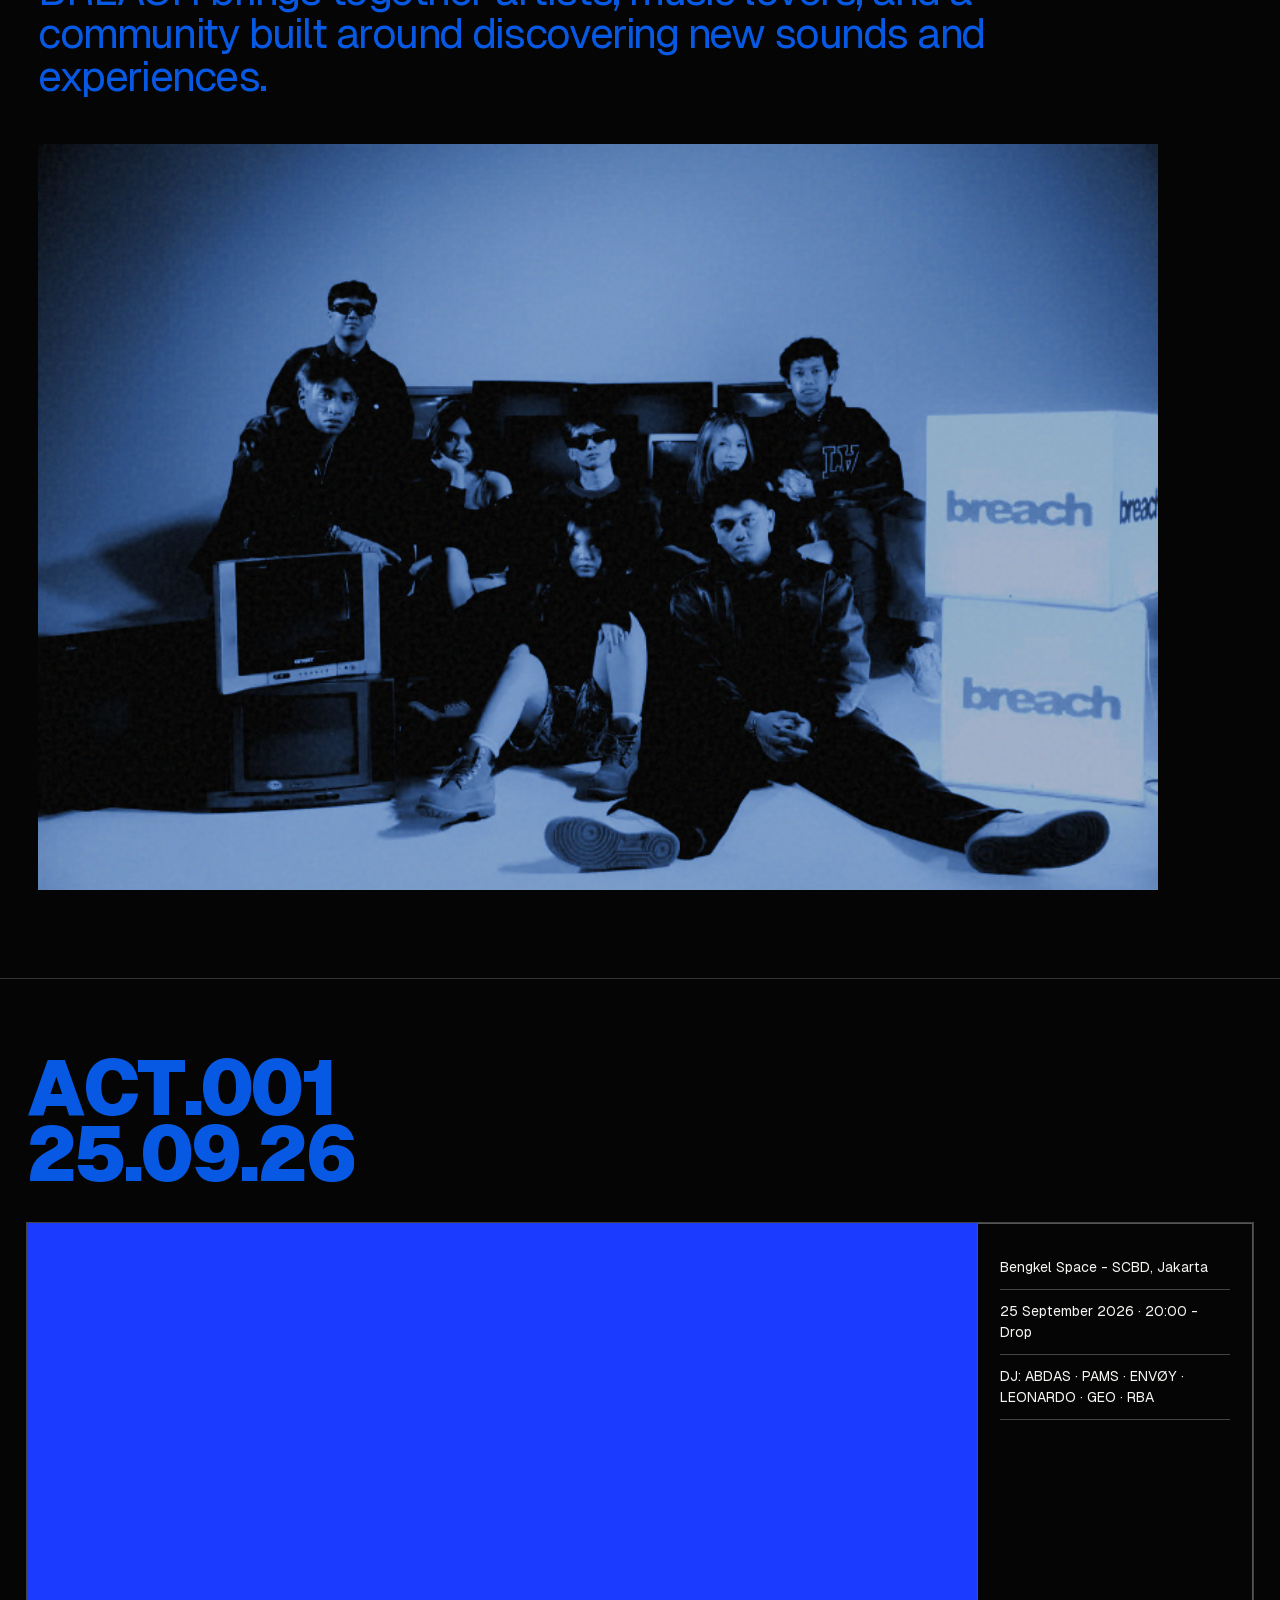
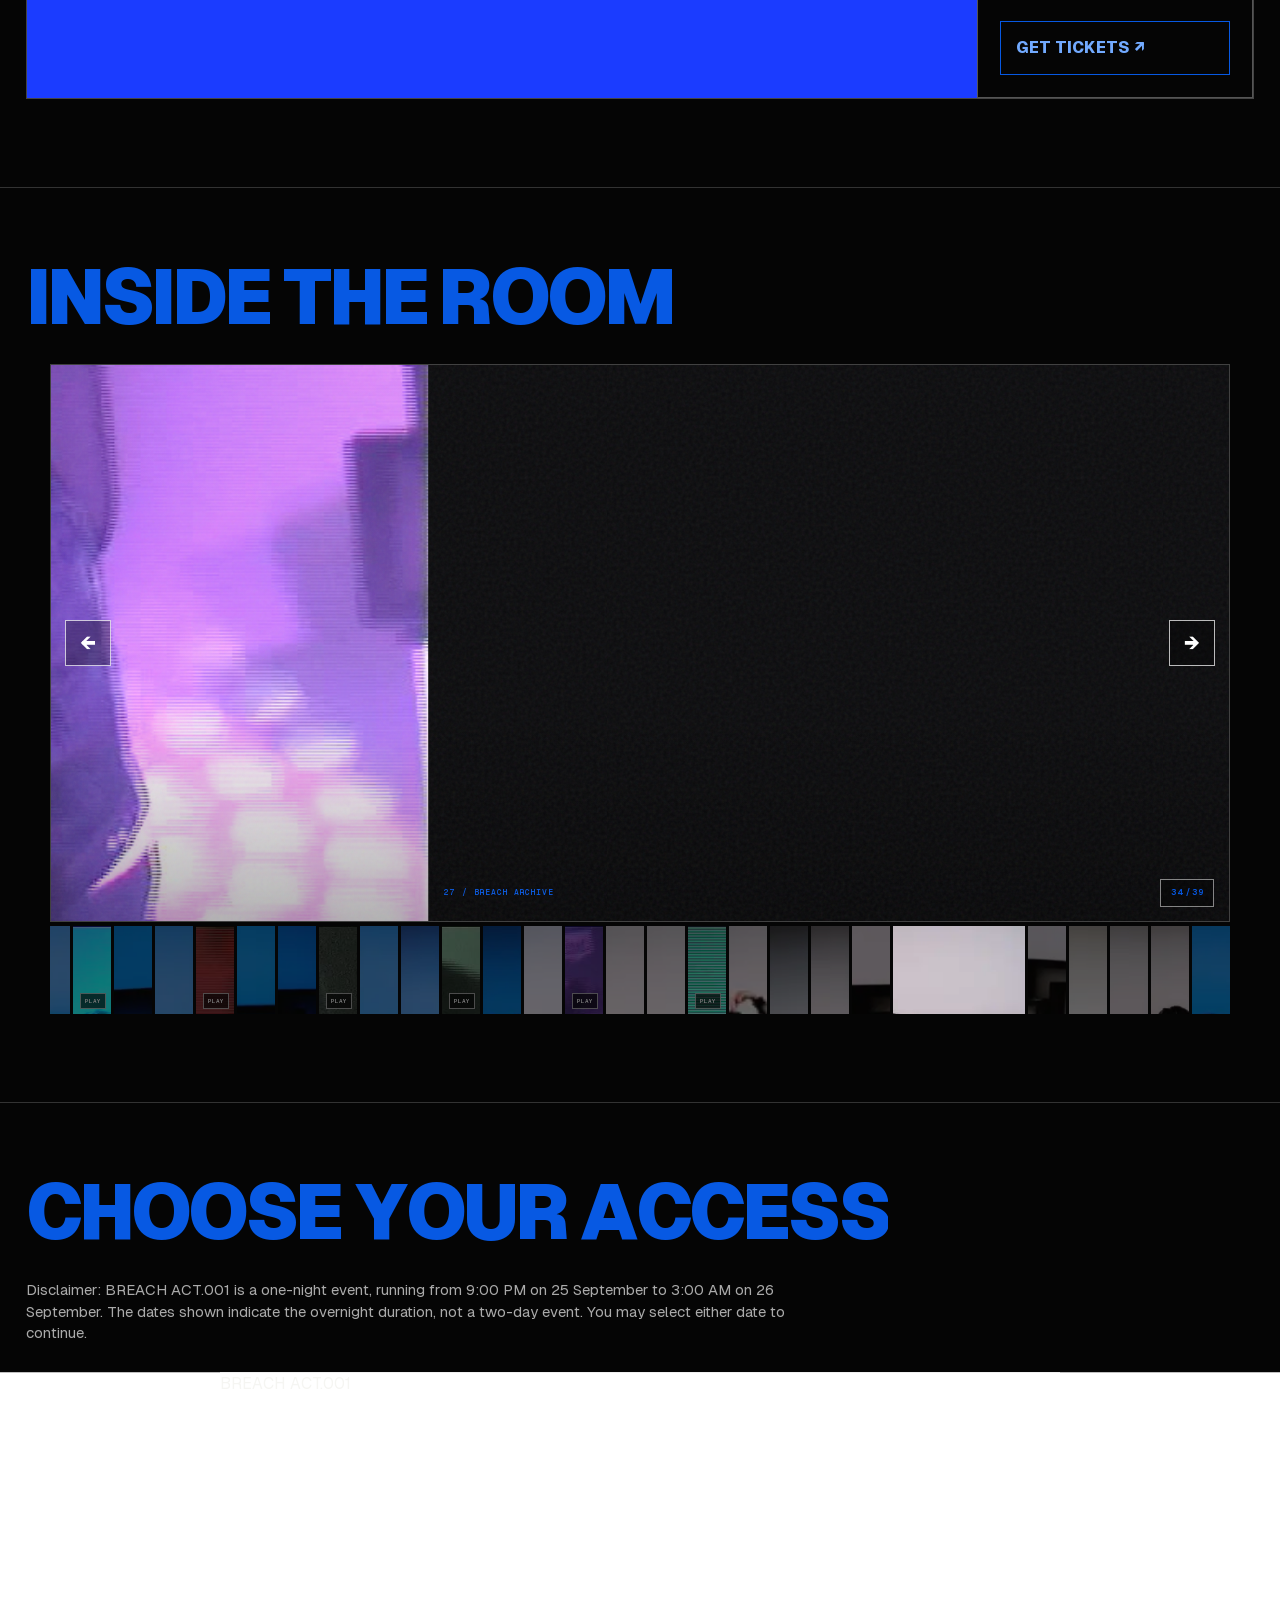
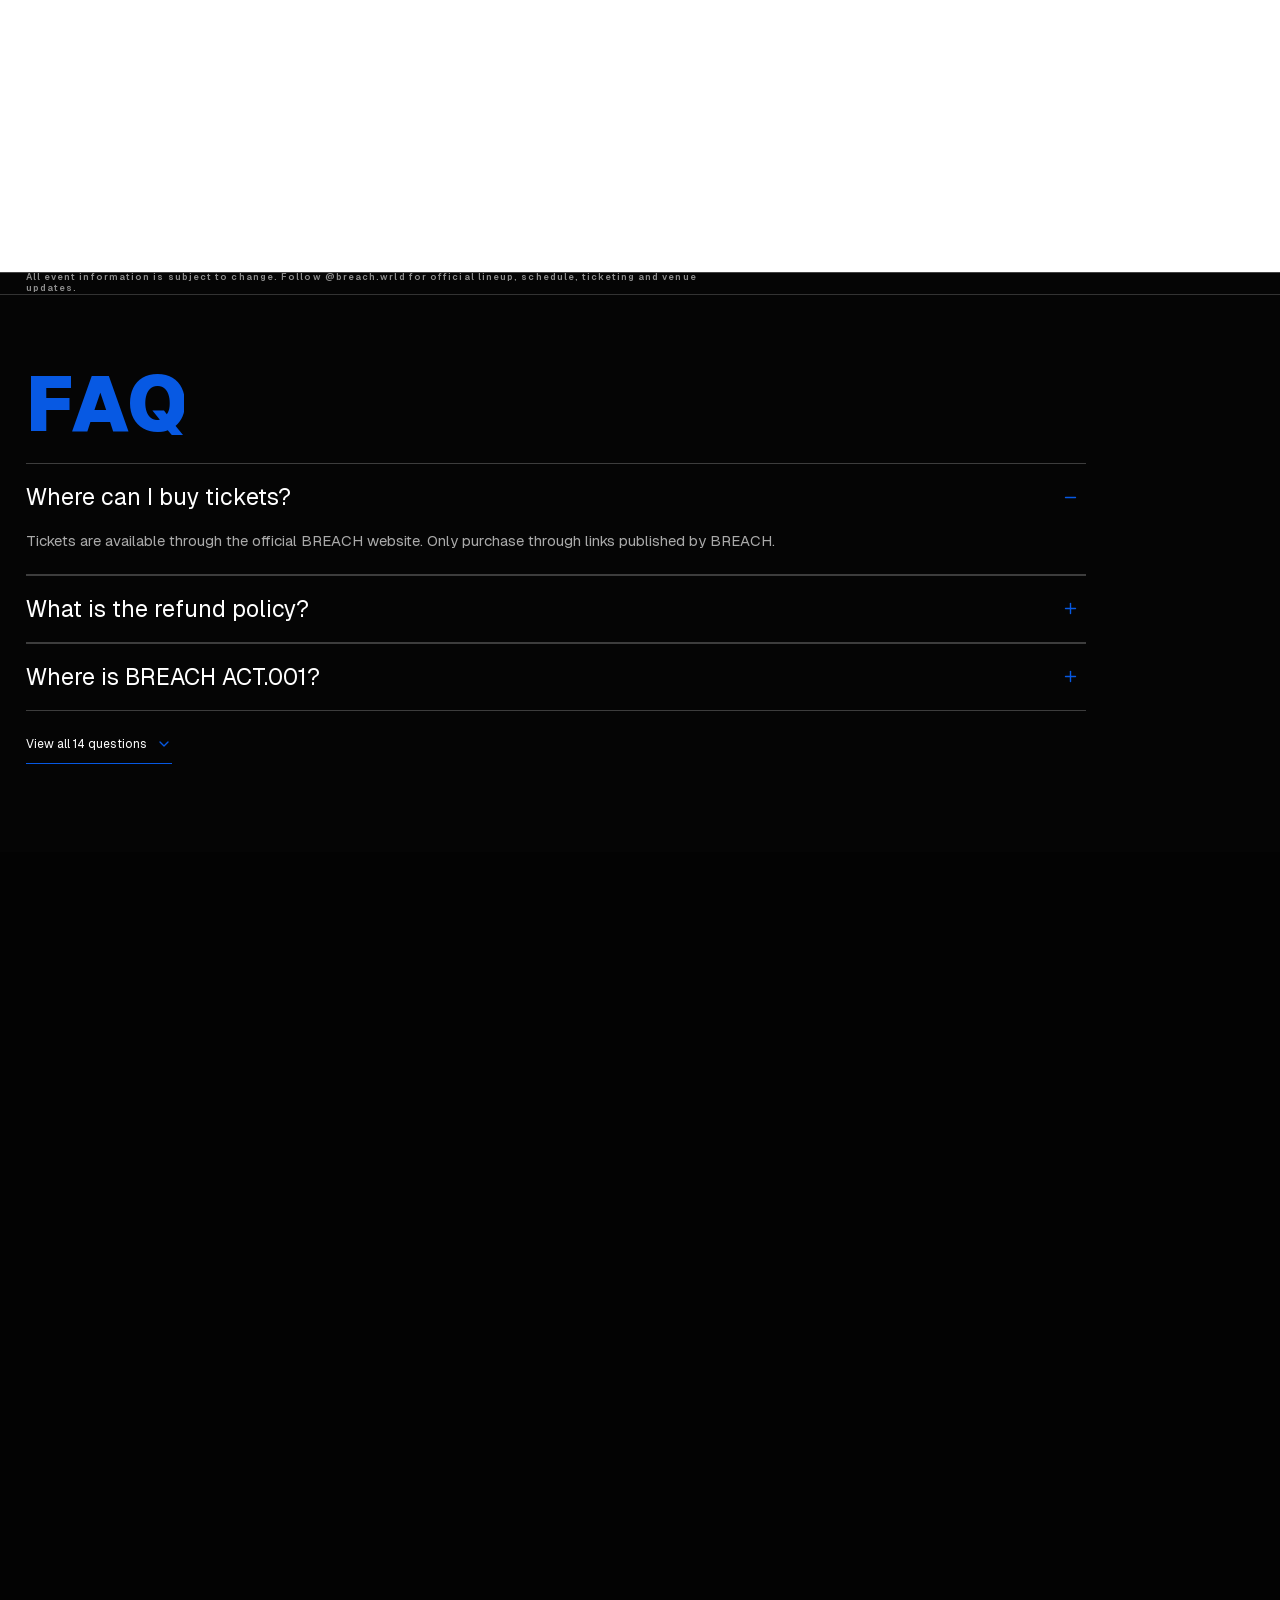
==== commit 43fe5676: "Optimize mobile performance and accessibility" ====
--- a/index.html
+++ b/index.html
@@ -7,8 +7,8 @@
     <meta name="description" content="BREACH — freedom through music." />
     <link rel="icon" type="image/png" href="/assets/brand/breach-logo-blue-favicon.png" />
     <title>BREACH</title>
-    <script type="module" crossorigin src="/assets/index-C0Axw6ak.js"></script>
-    <link rel="stylesheet" crossorigin href="/assets/index-CqIyag79.css">
+    <script type="module" crossorigin src="/assets/index-En1-vBs4.js"></script>
+    <link rel="stylesheet" crossorigin href="/assets/index-N7txH4Cb.css">
   </head>
   <body>
     <div id="root"></div>
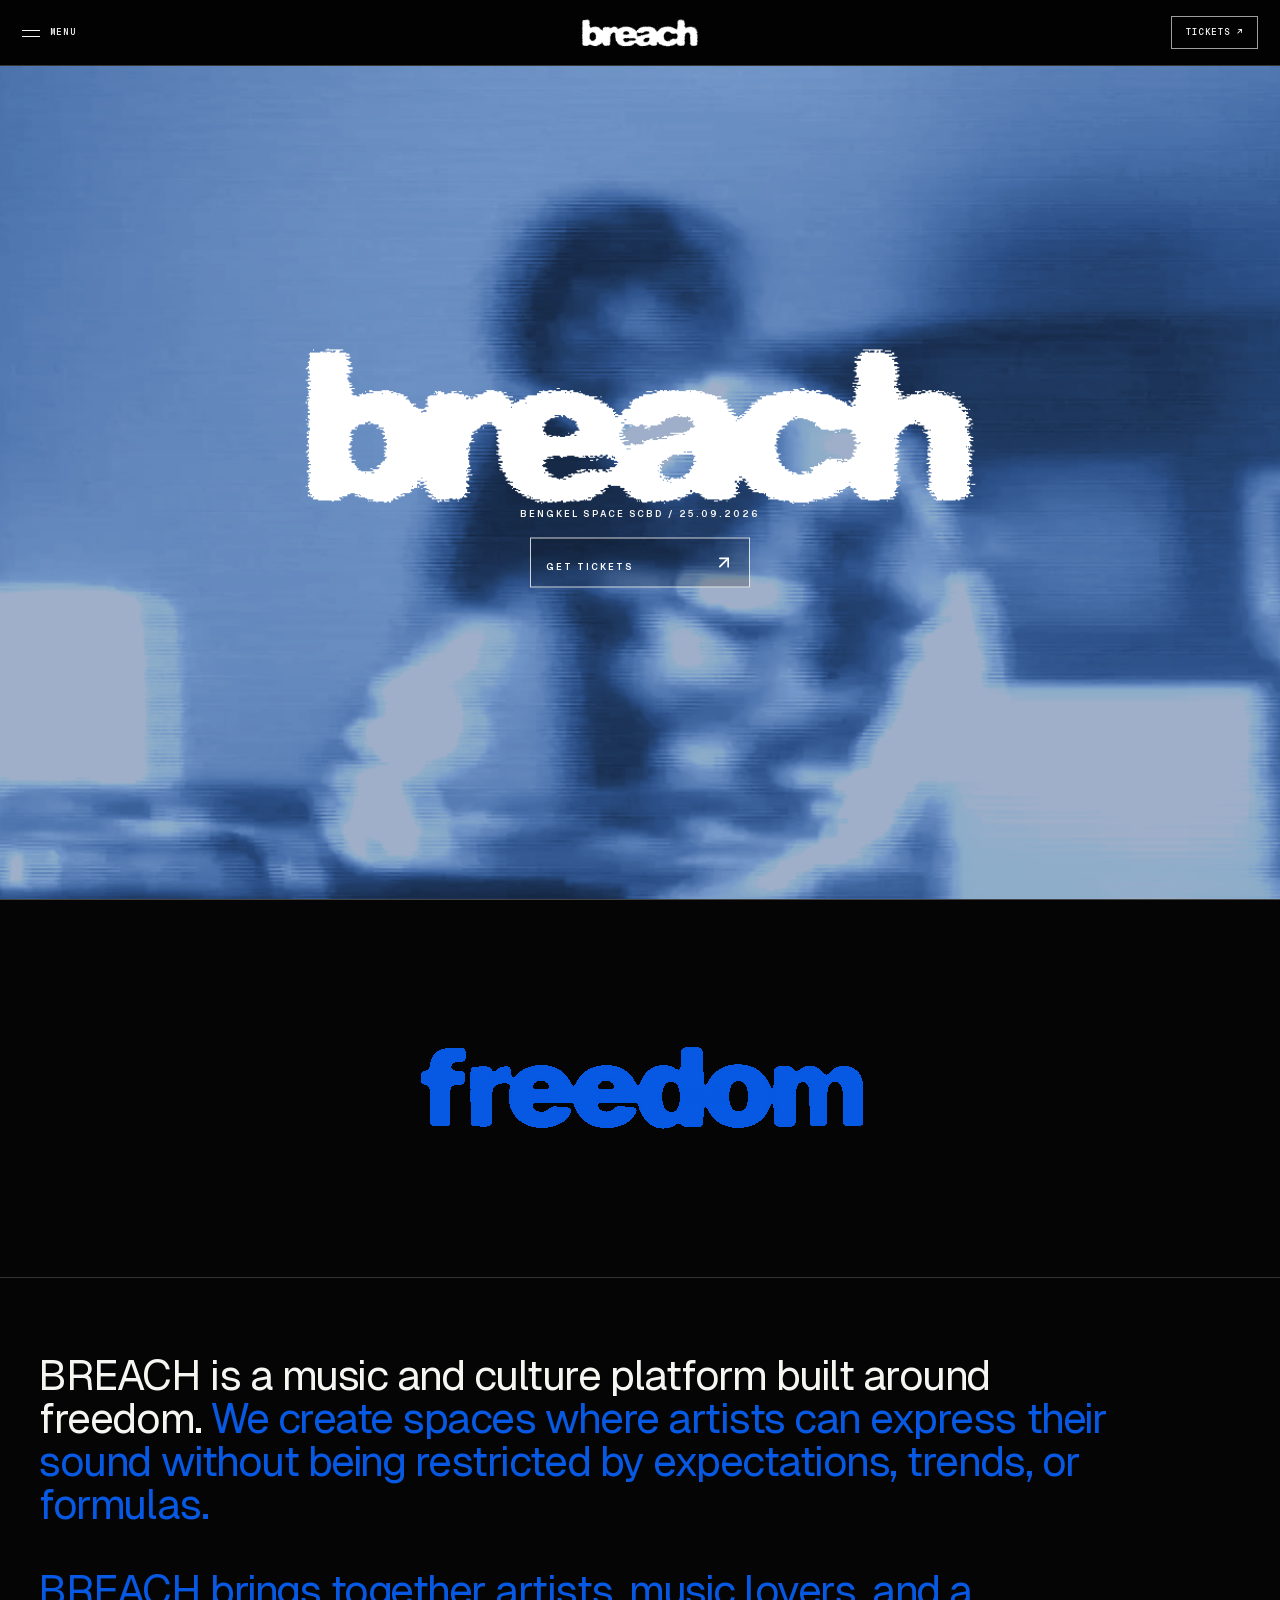
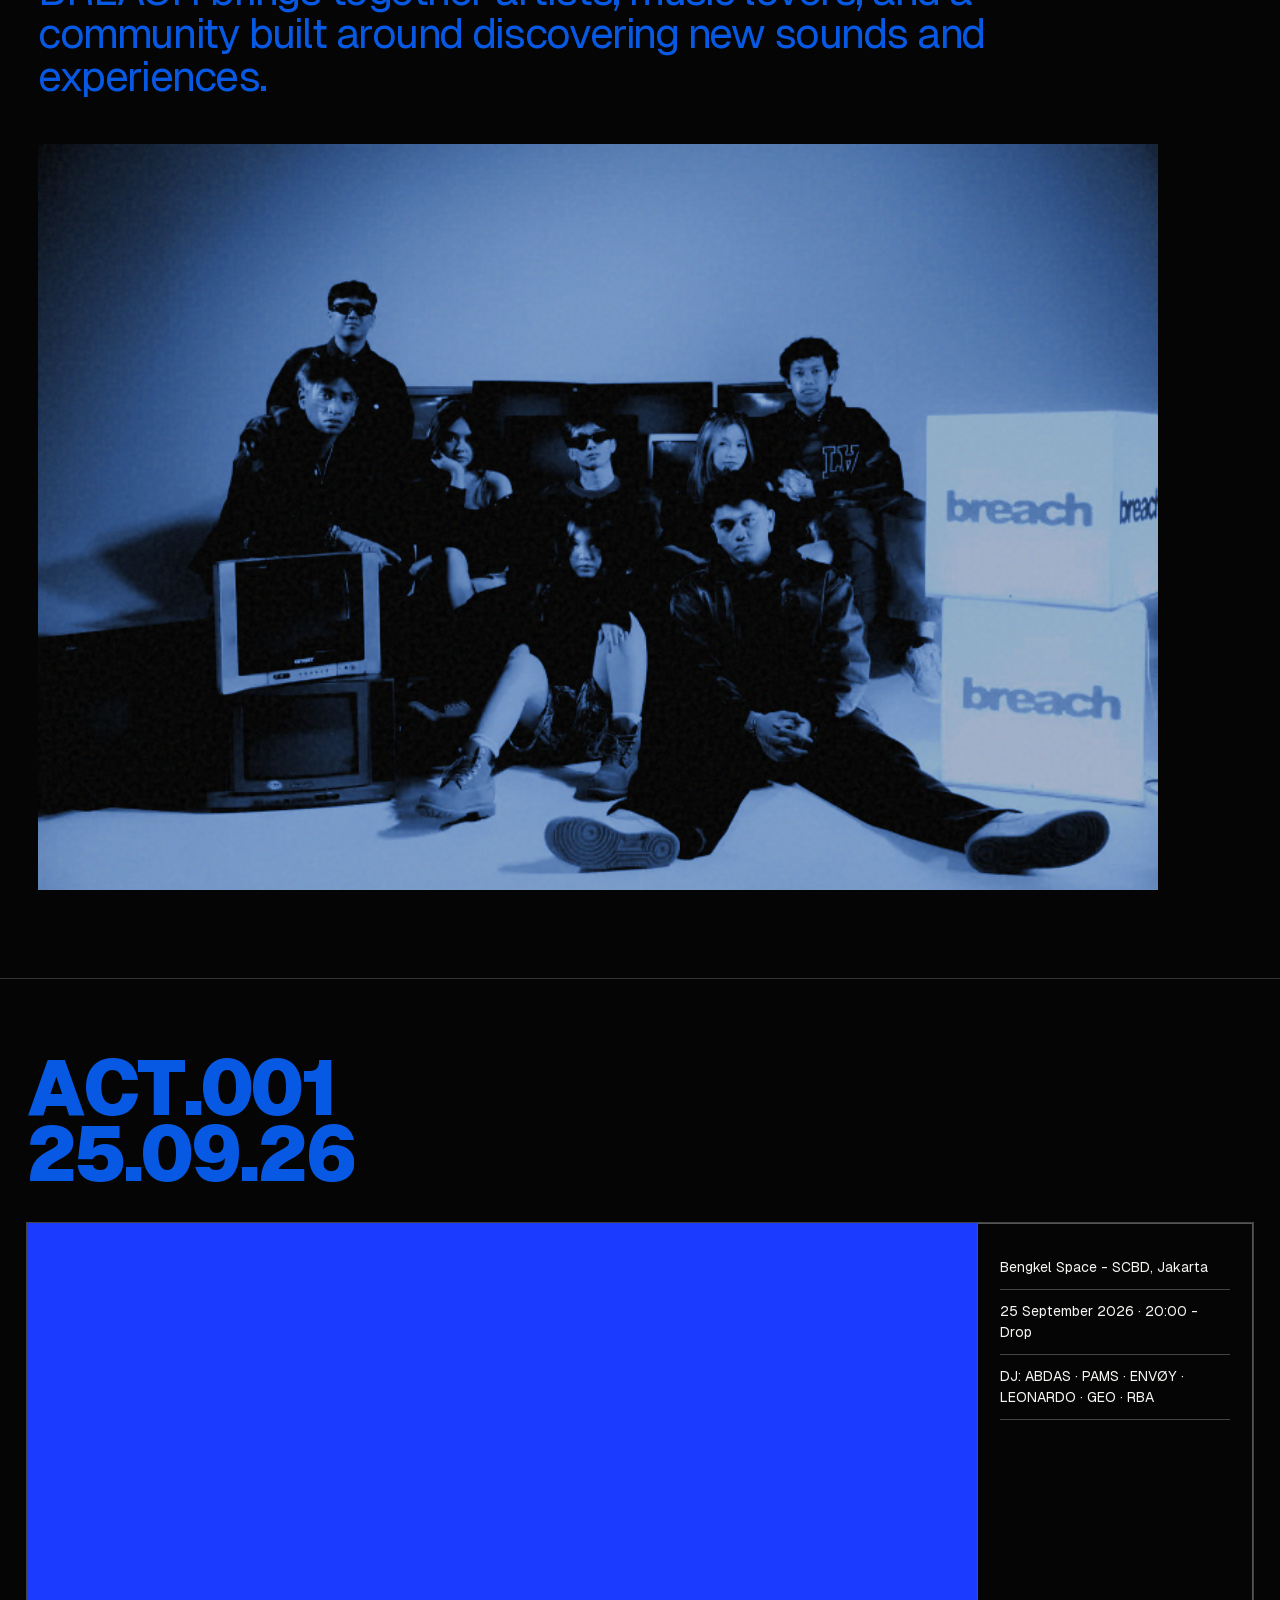
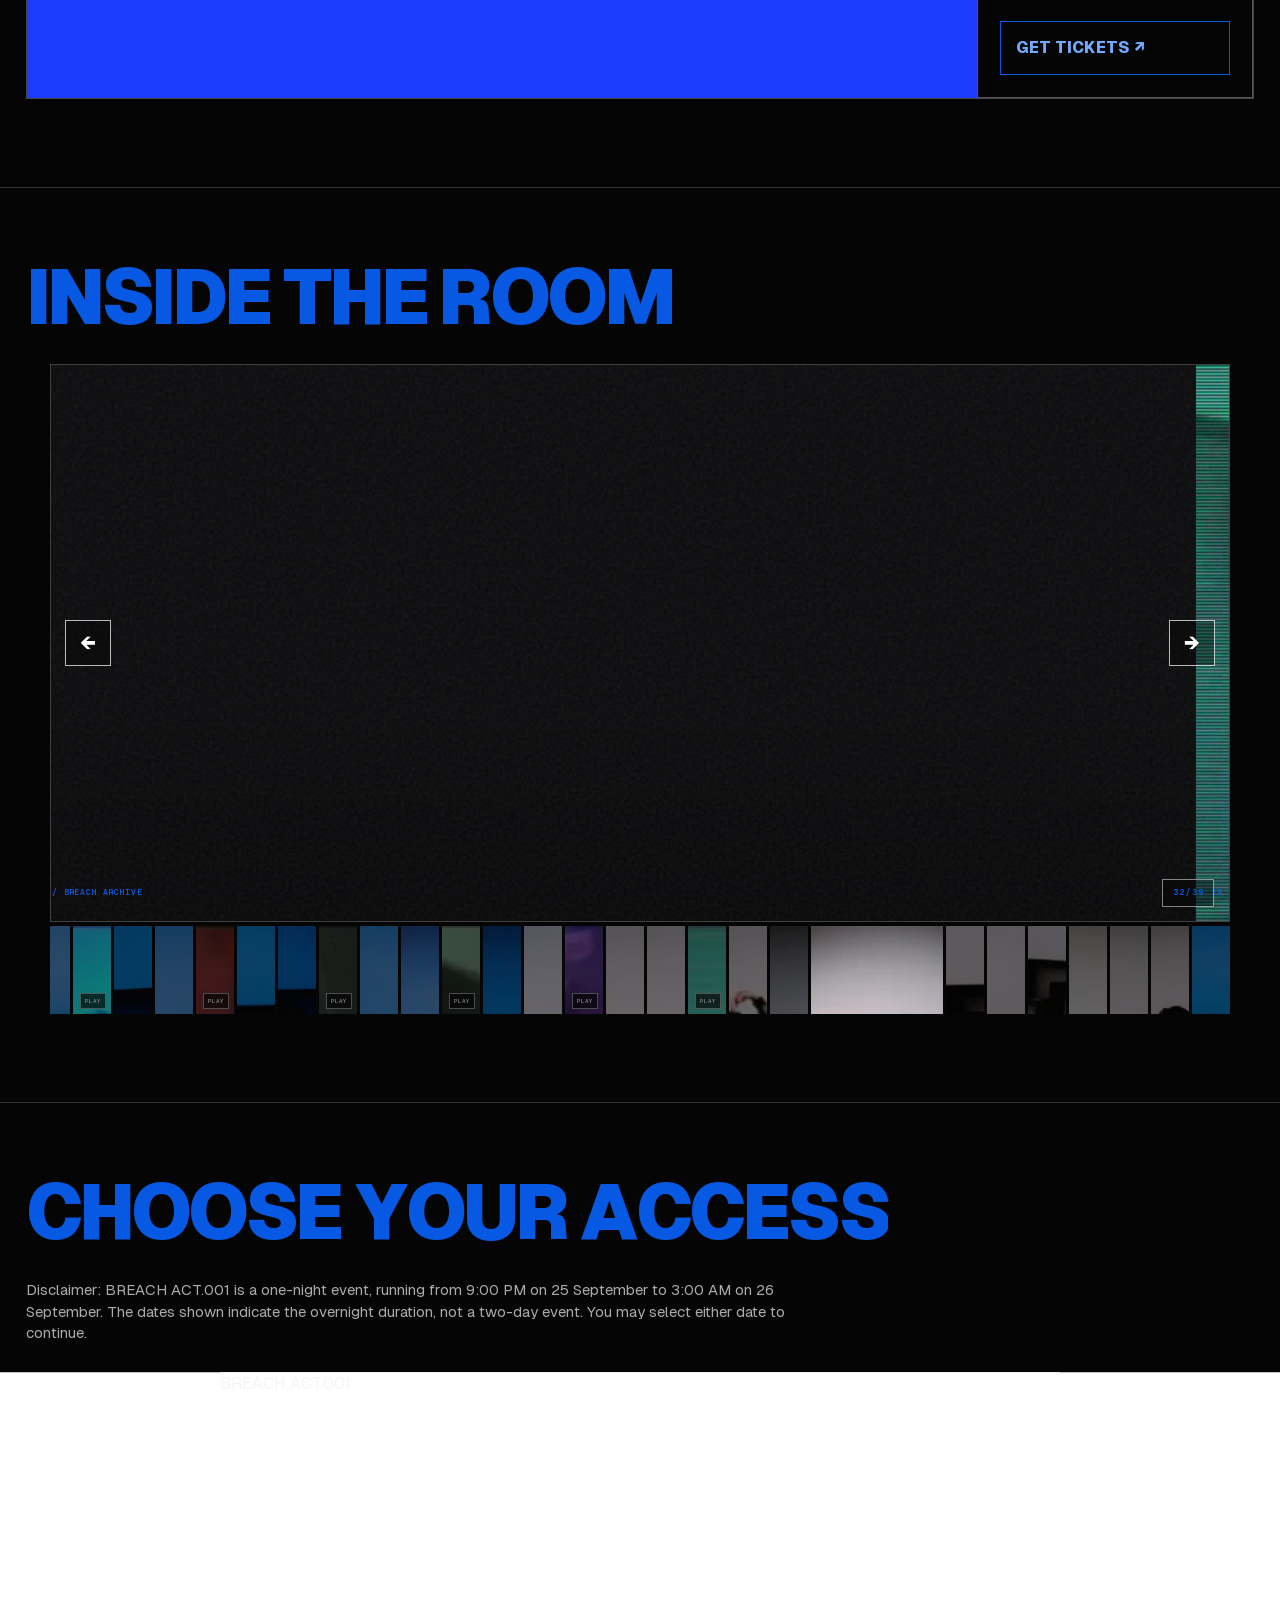
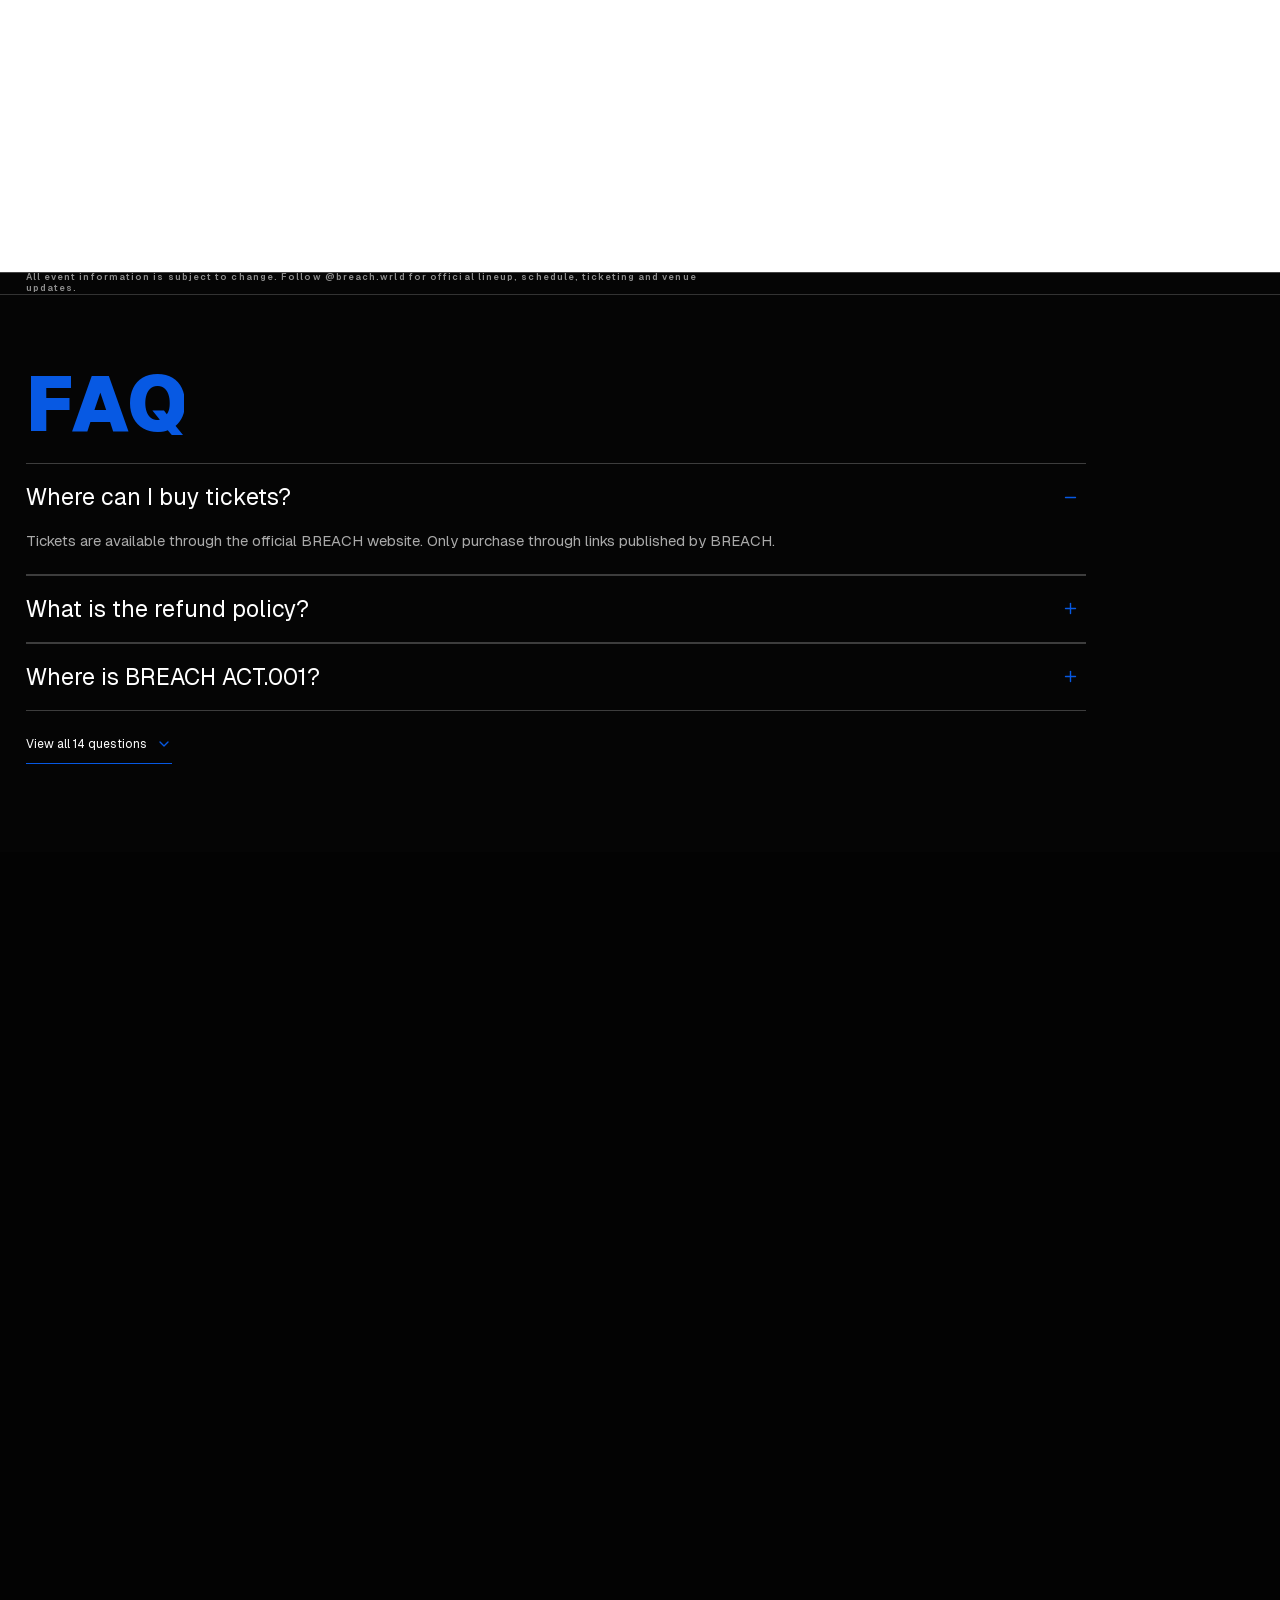
==== commit 319b2079: "Serve responsive gallery media" ====
--- a/index.html
+++ b/index.html
@@ -7,8 +7,8 @@
     <meta name="description" content="BREACH — freedom through music." />
     <link rel="icon" type="image/png" href="/assets/brand/breach-logo-blue-favicon.png" />
     <title>BREACH</title>
-    <script type="module" crossorigin src="/assets/index-En1-vBs4.js"></script>
-    <link rel="stylesheet" crossorigin href="/assets/index-N7txH4Cb.css">
+    <script type="module" crossorigin src="/assets/index-vyPzAX6U.js"></script>
+    <link rel="stylesheet" crossorigin href="/assets/index-DufgdUg1.css">
   </head>
   <body>
     <div id="root"></div>
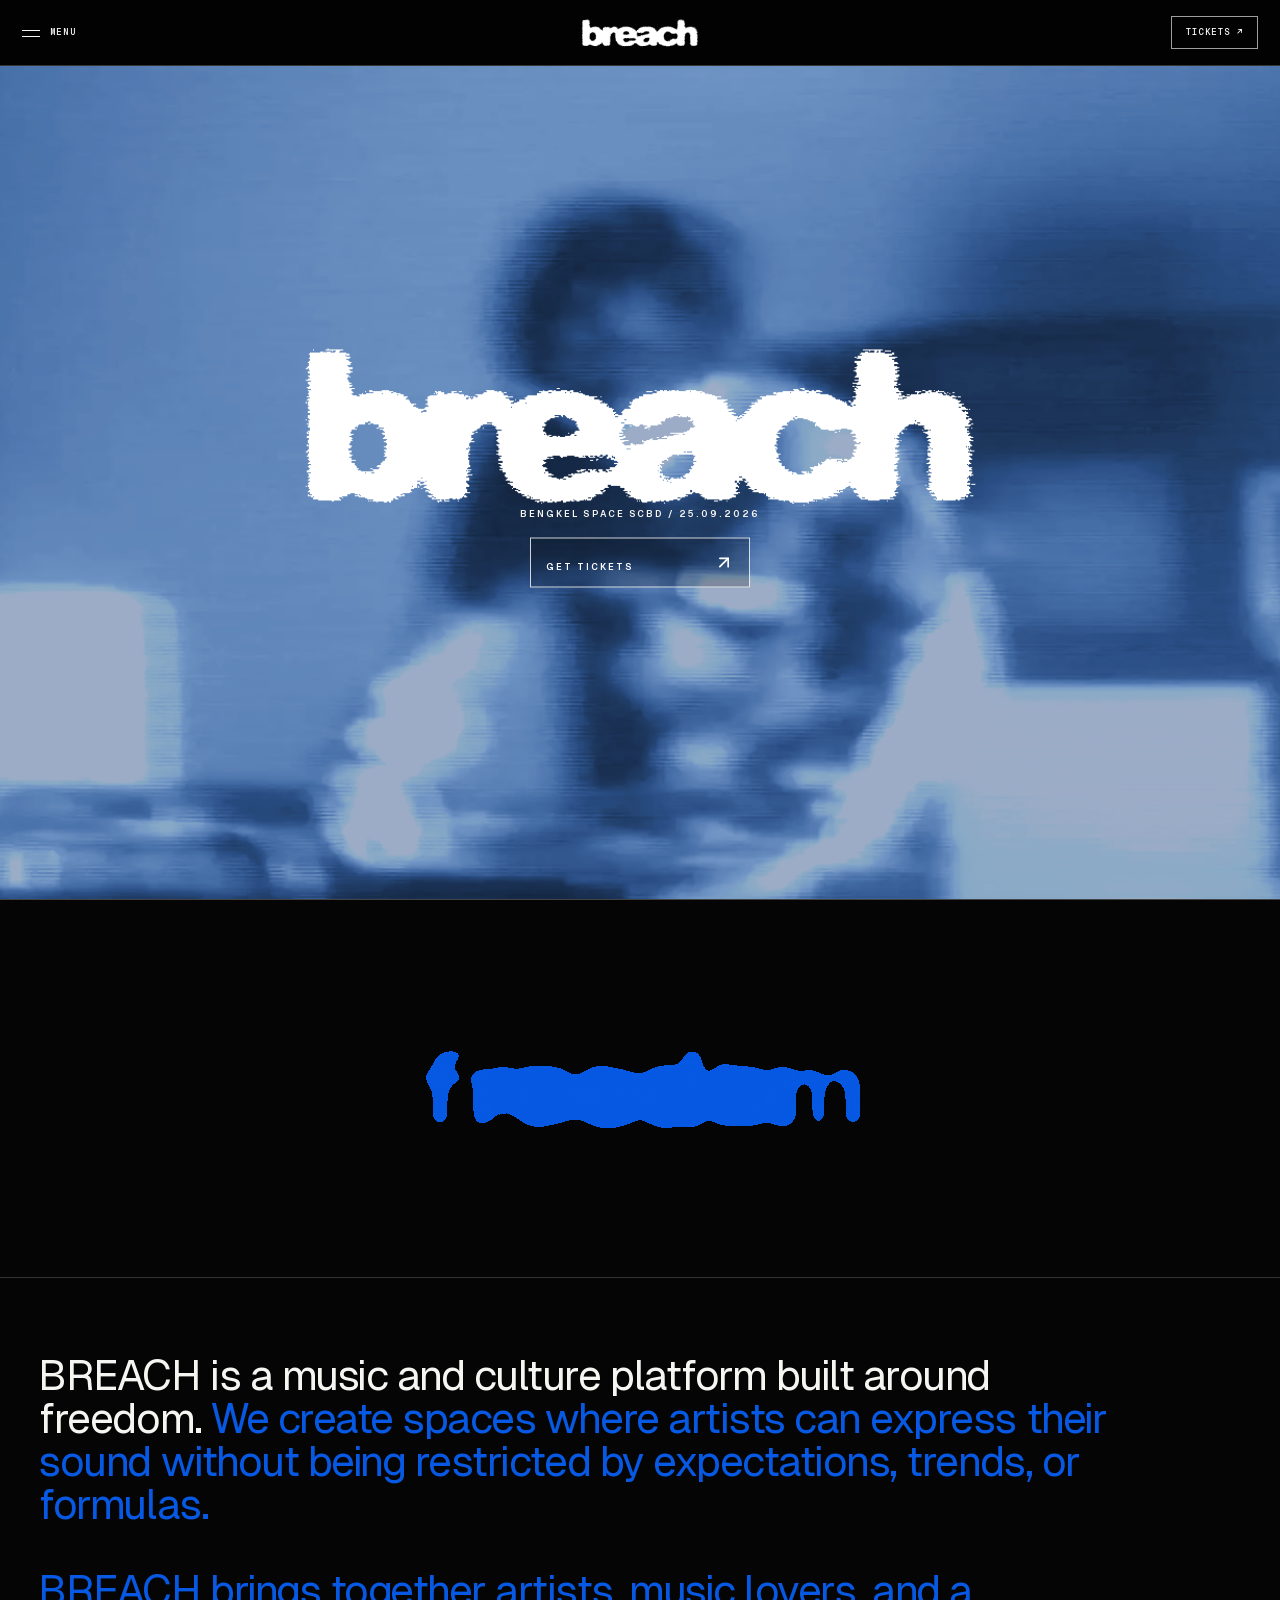
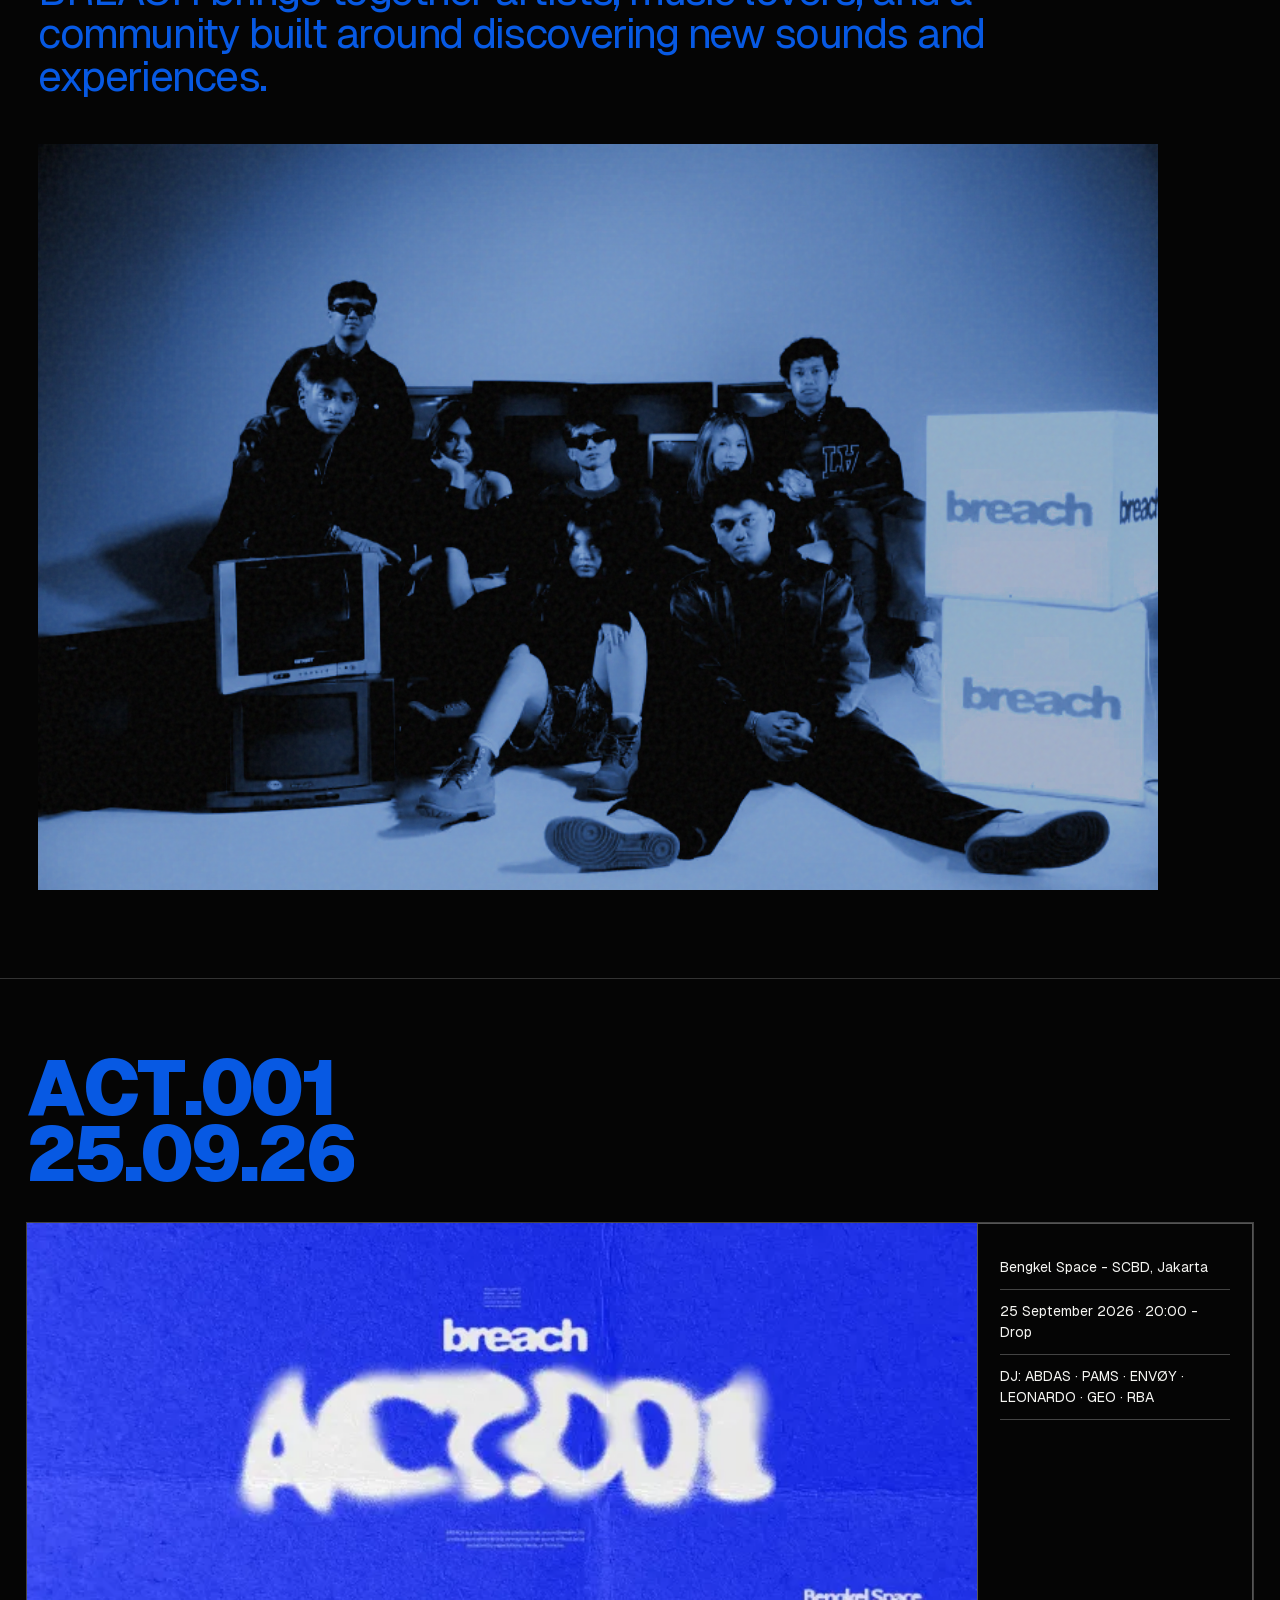
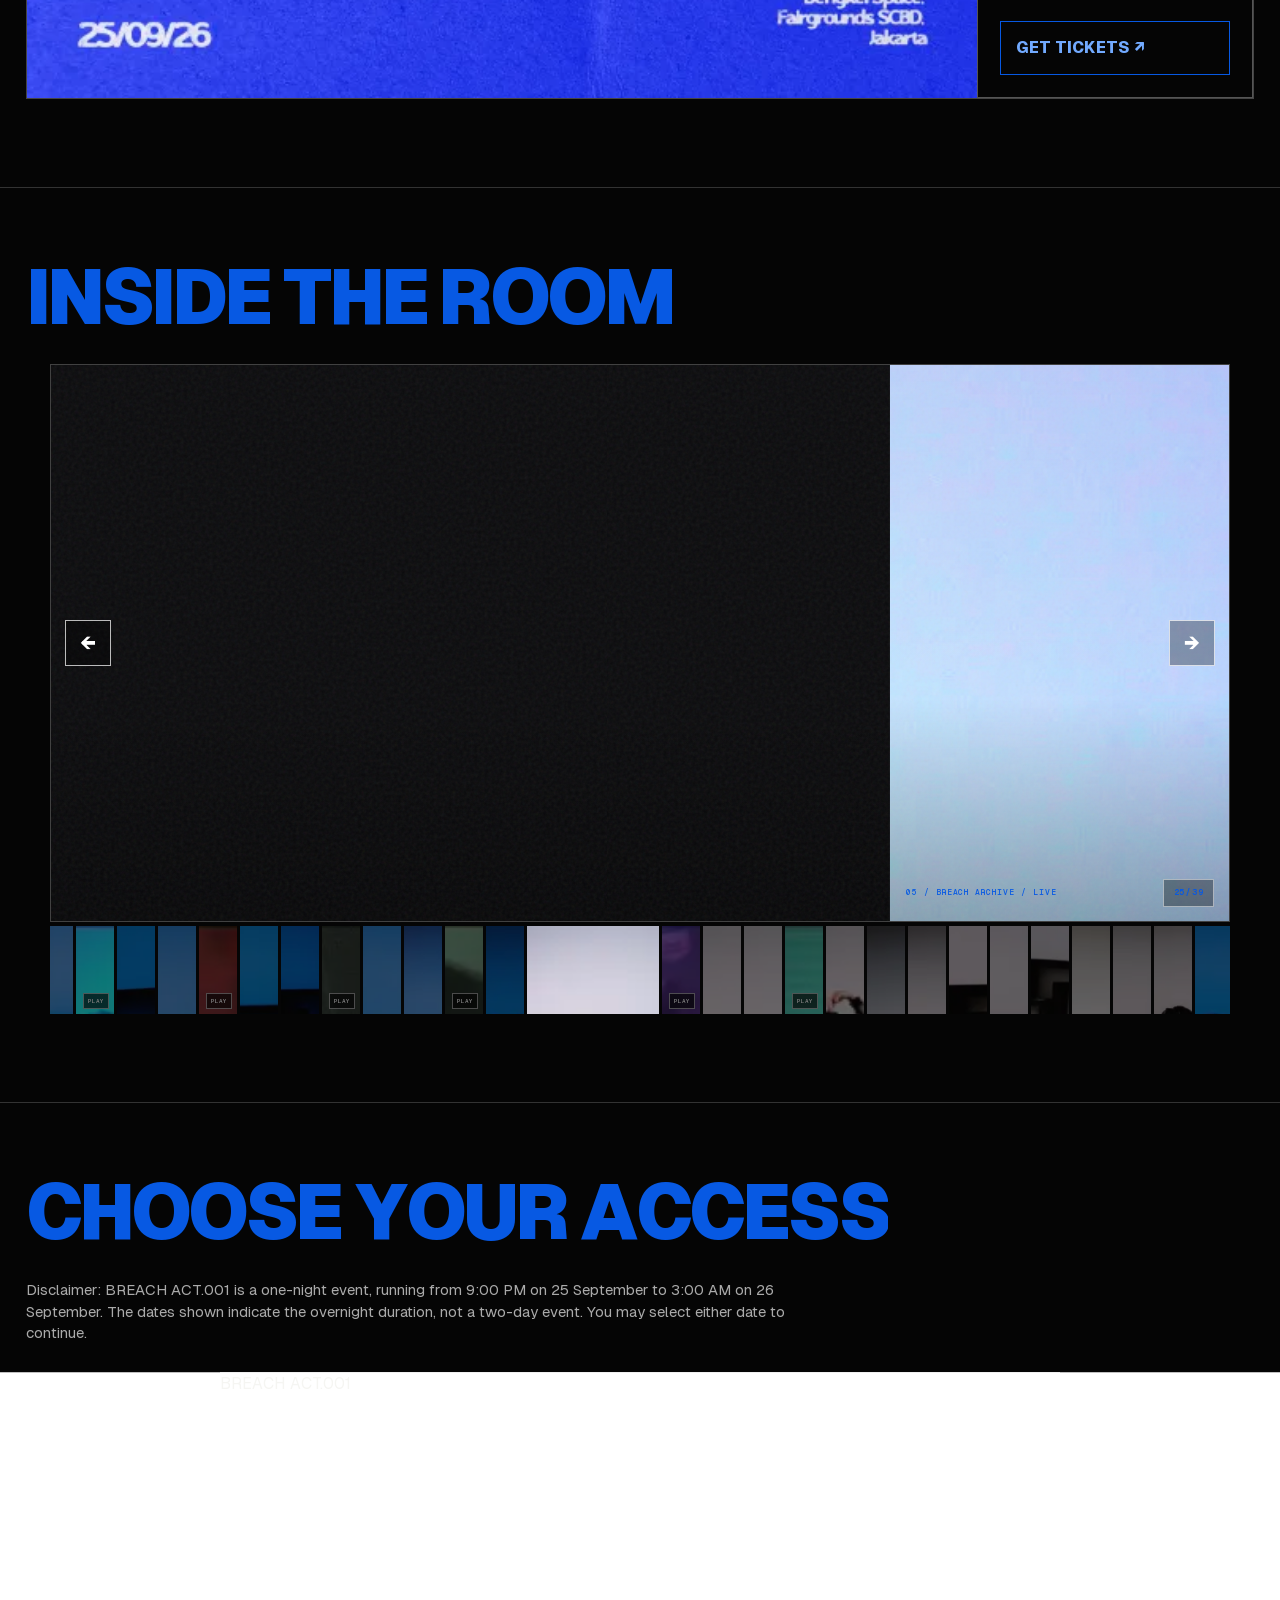
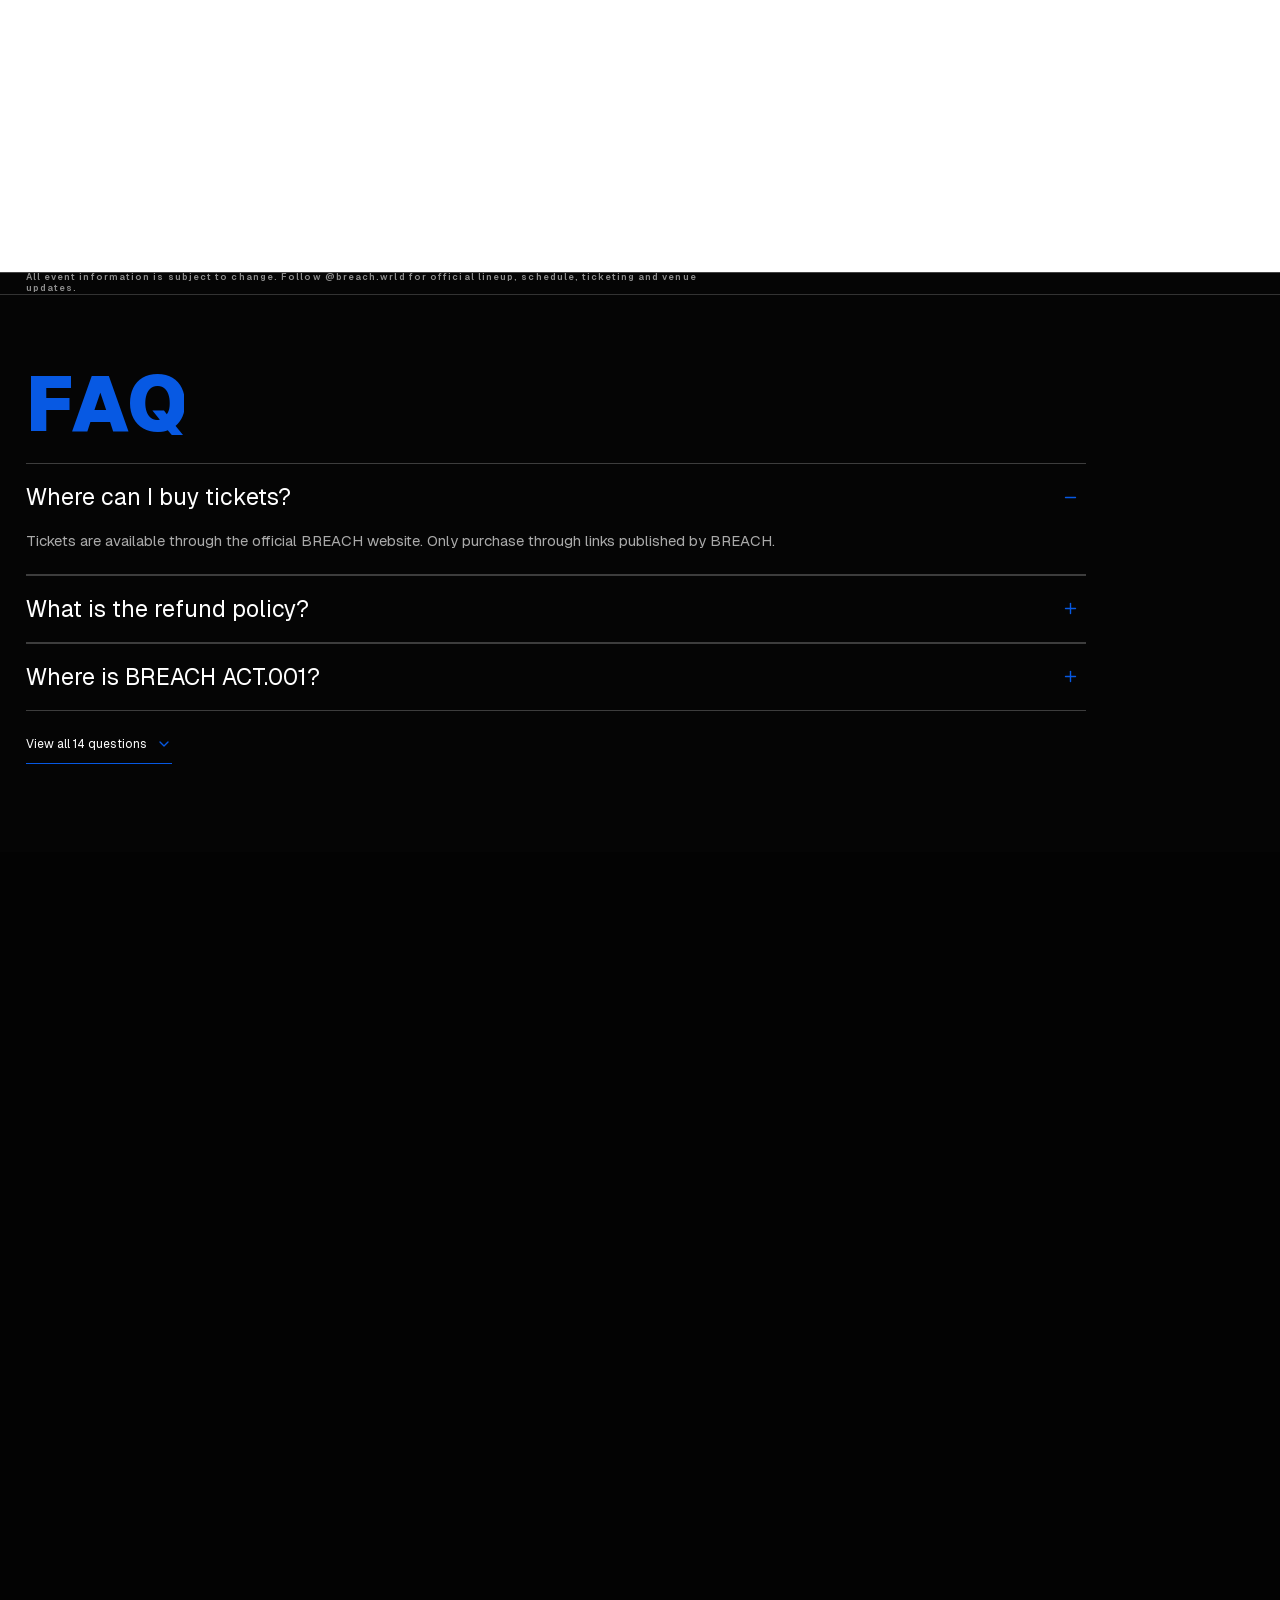
==== commit acfb6568: "Deploy stable hero LCP image" ====
--- a/index.html
+++ b/index.html
@@ -5,10 +5,11 @@
     <meta name="viewport" content="width=device-width, initial-scale=1.0" />
     <meta name="theme-color" content="#000000" />
     <meta name="description" content="BREACH — freedom through music." />
+    <link rel="preload" as="image" href="/assets/media/breach-2026/behind-the-scene-vhs-poster.webp" type="image/webp" fetchpriority="high" />
     <link rel="icon" type="image/png" href="/assets/brand/breach-logo-blue-favicon.png" />
     <title>BREACH</title>
-    <script type="module" crossorigin src="/assets/index-vyPzAX6U.js"></script>
-    <link rel="stylesheet" crossorigin href="/assets/index-DufgdUg1.css">
+    <script type="module" crossorigin src="/assets/index-BlNBHGlm.js"></script>
+    <link rel="stylesheet" crossorigin href="/assets/index-D3RBTagZ.css">
   </head>
   <body>
     <div id="root"></div>
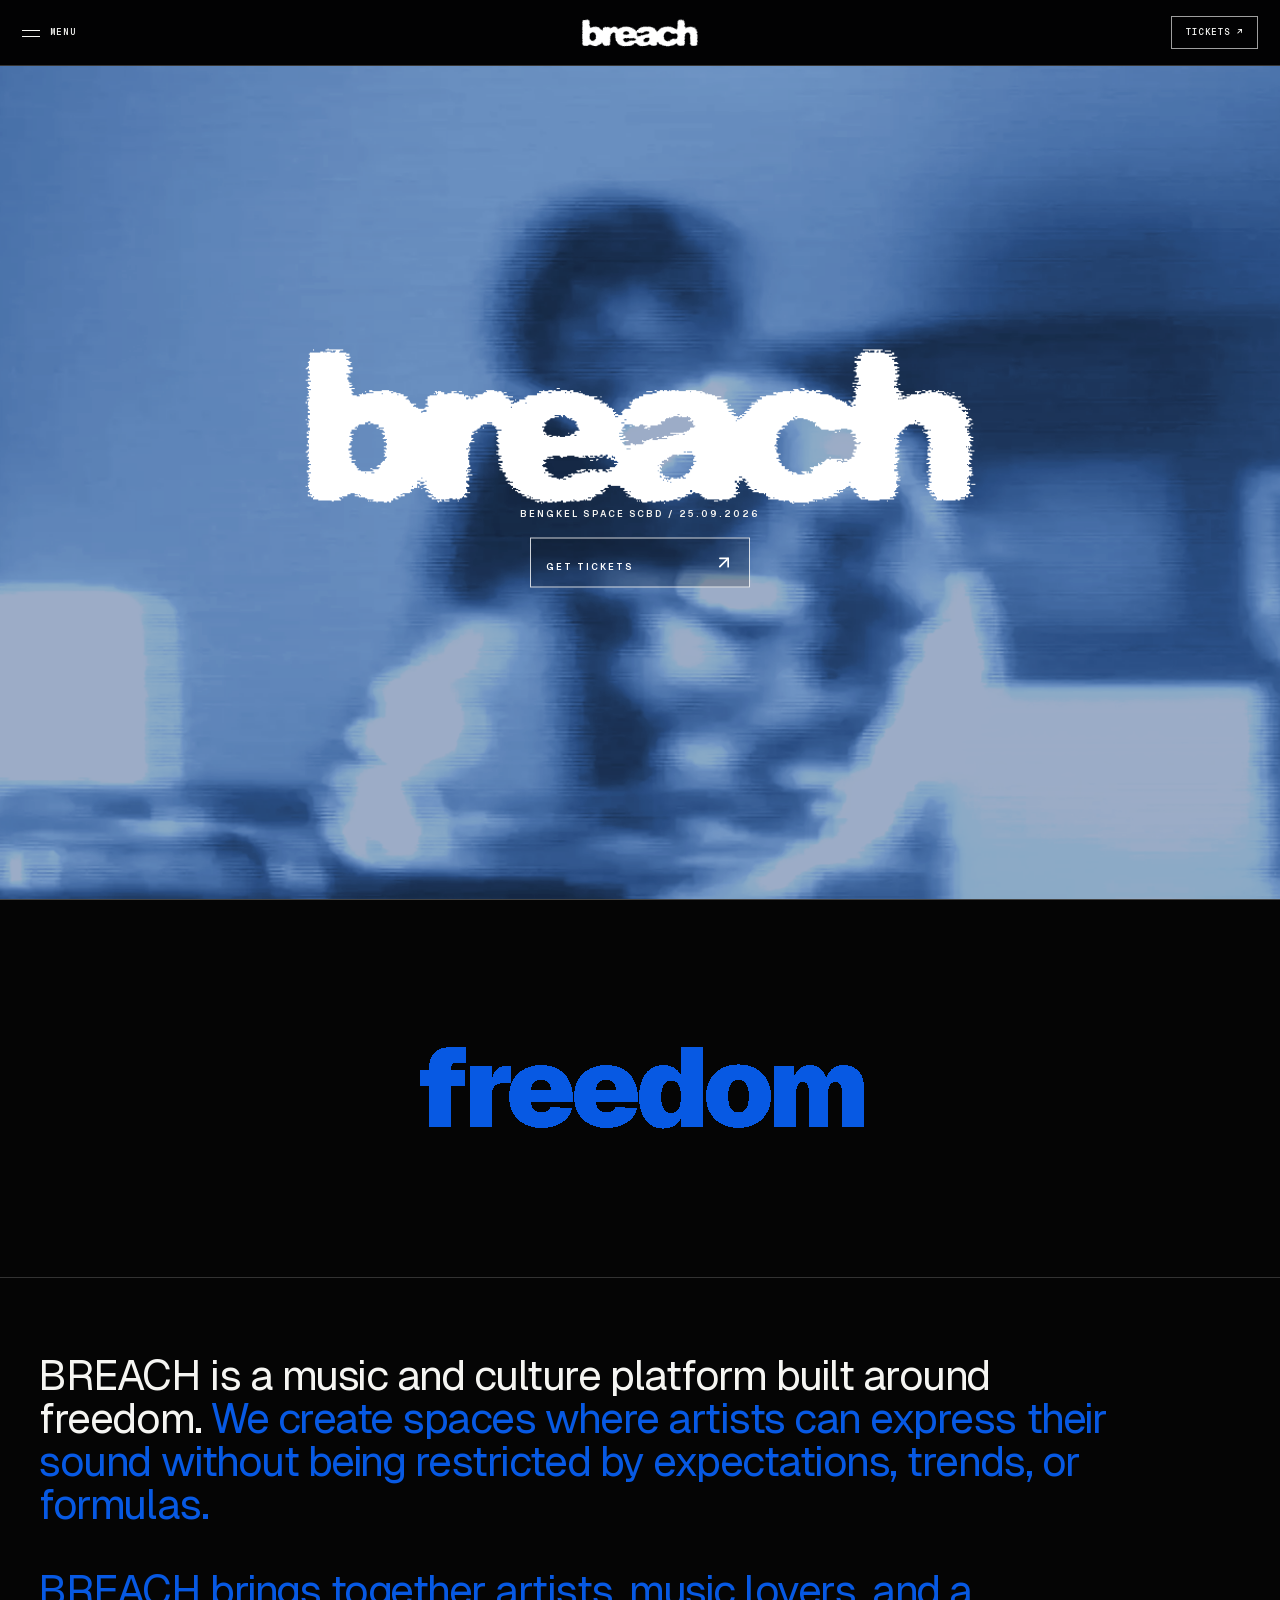
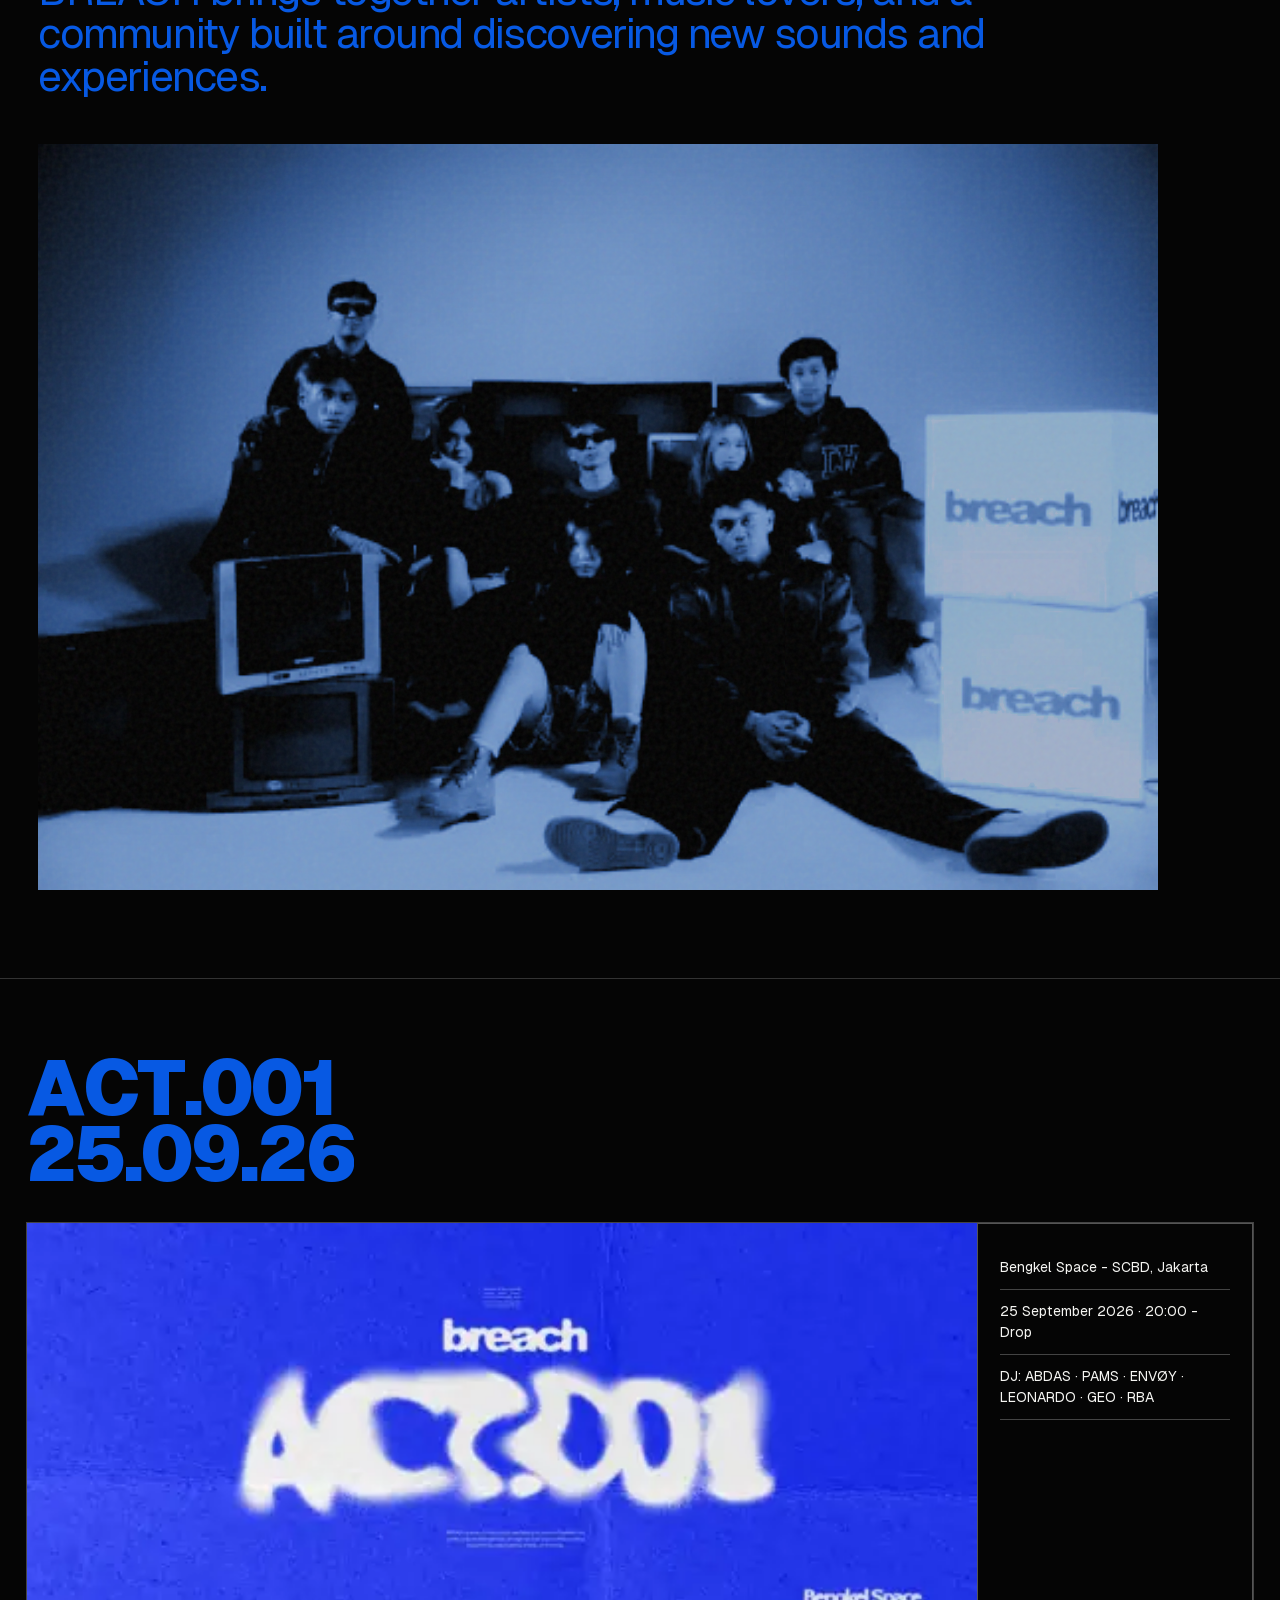
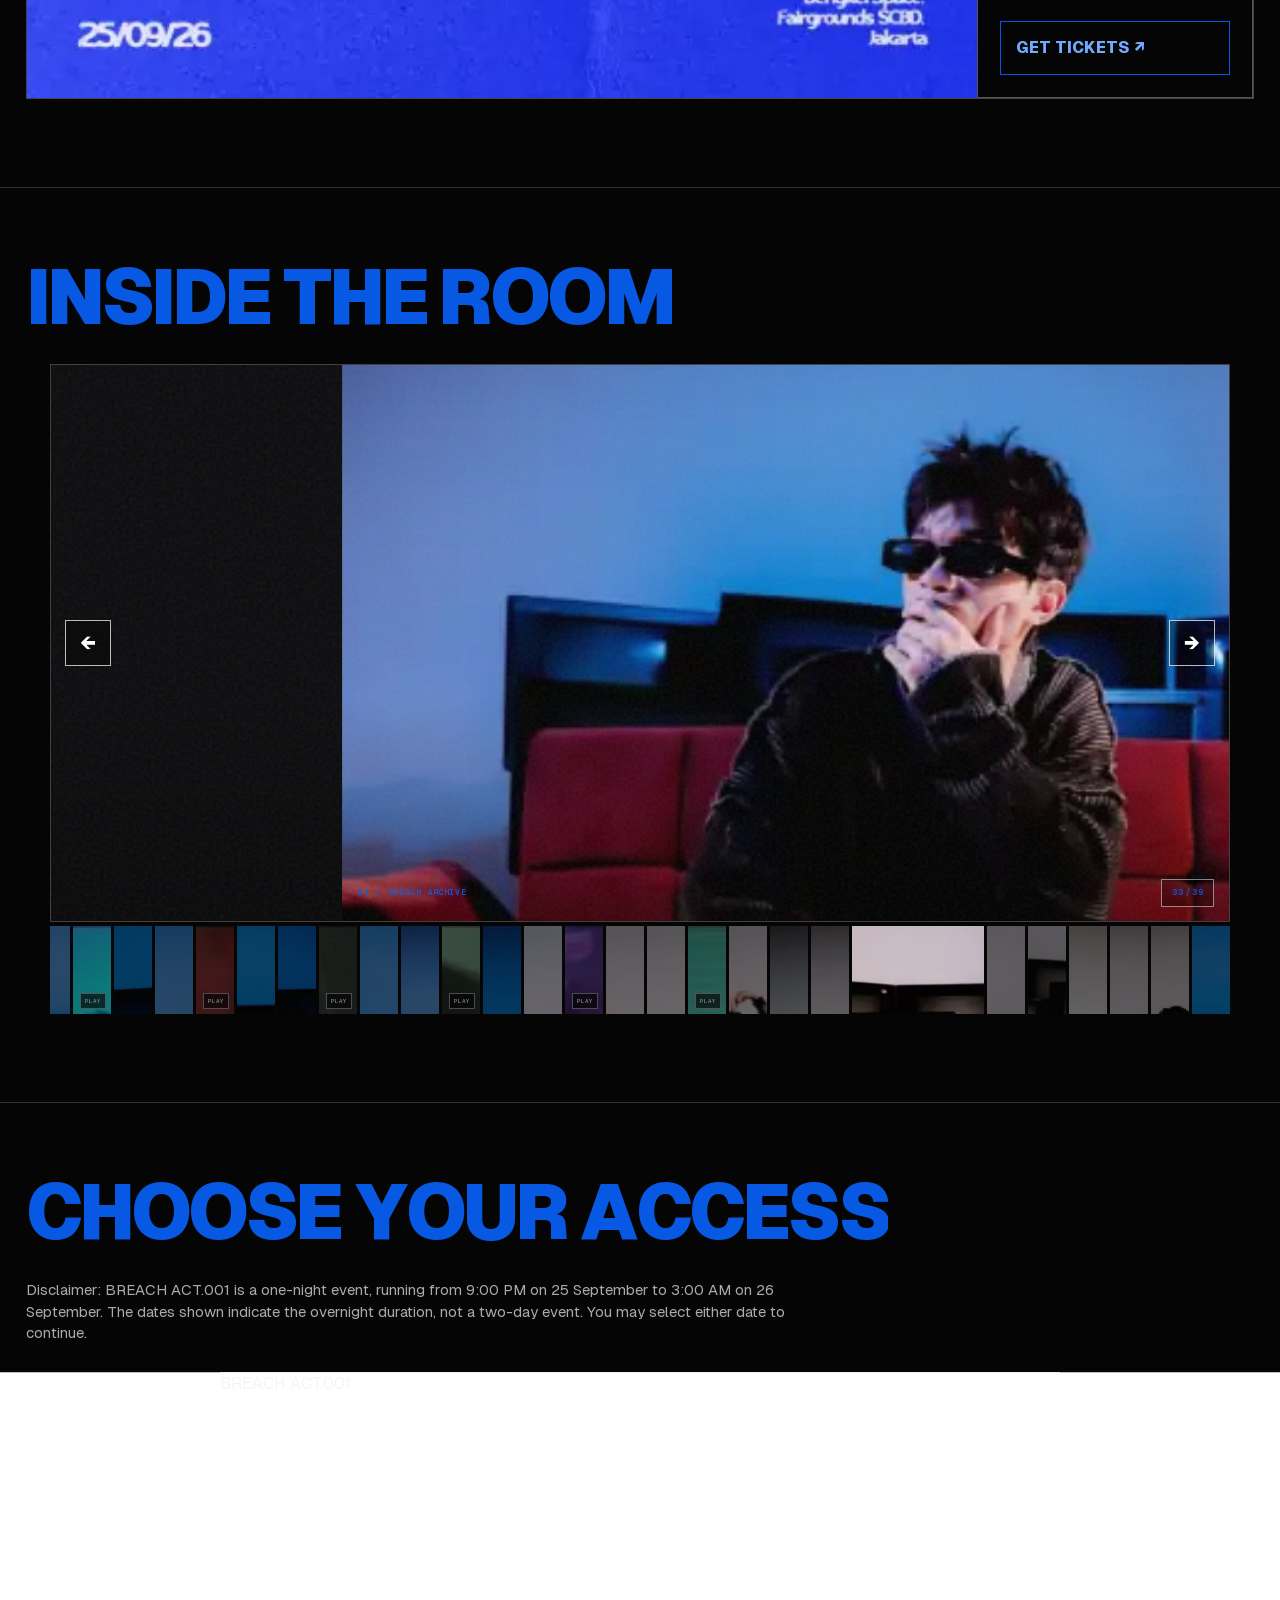
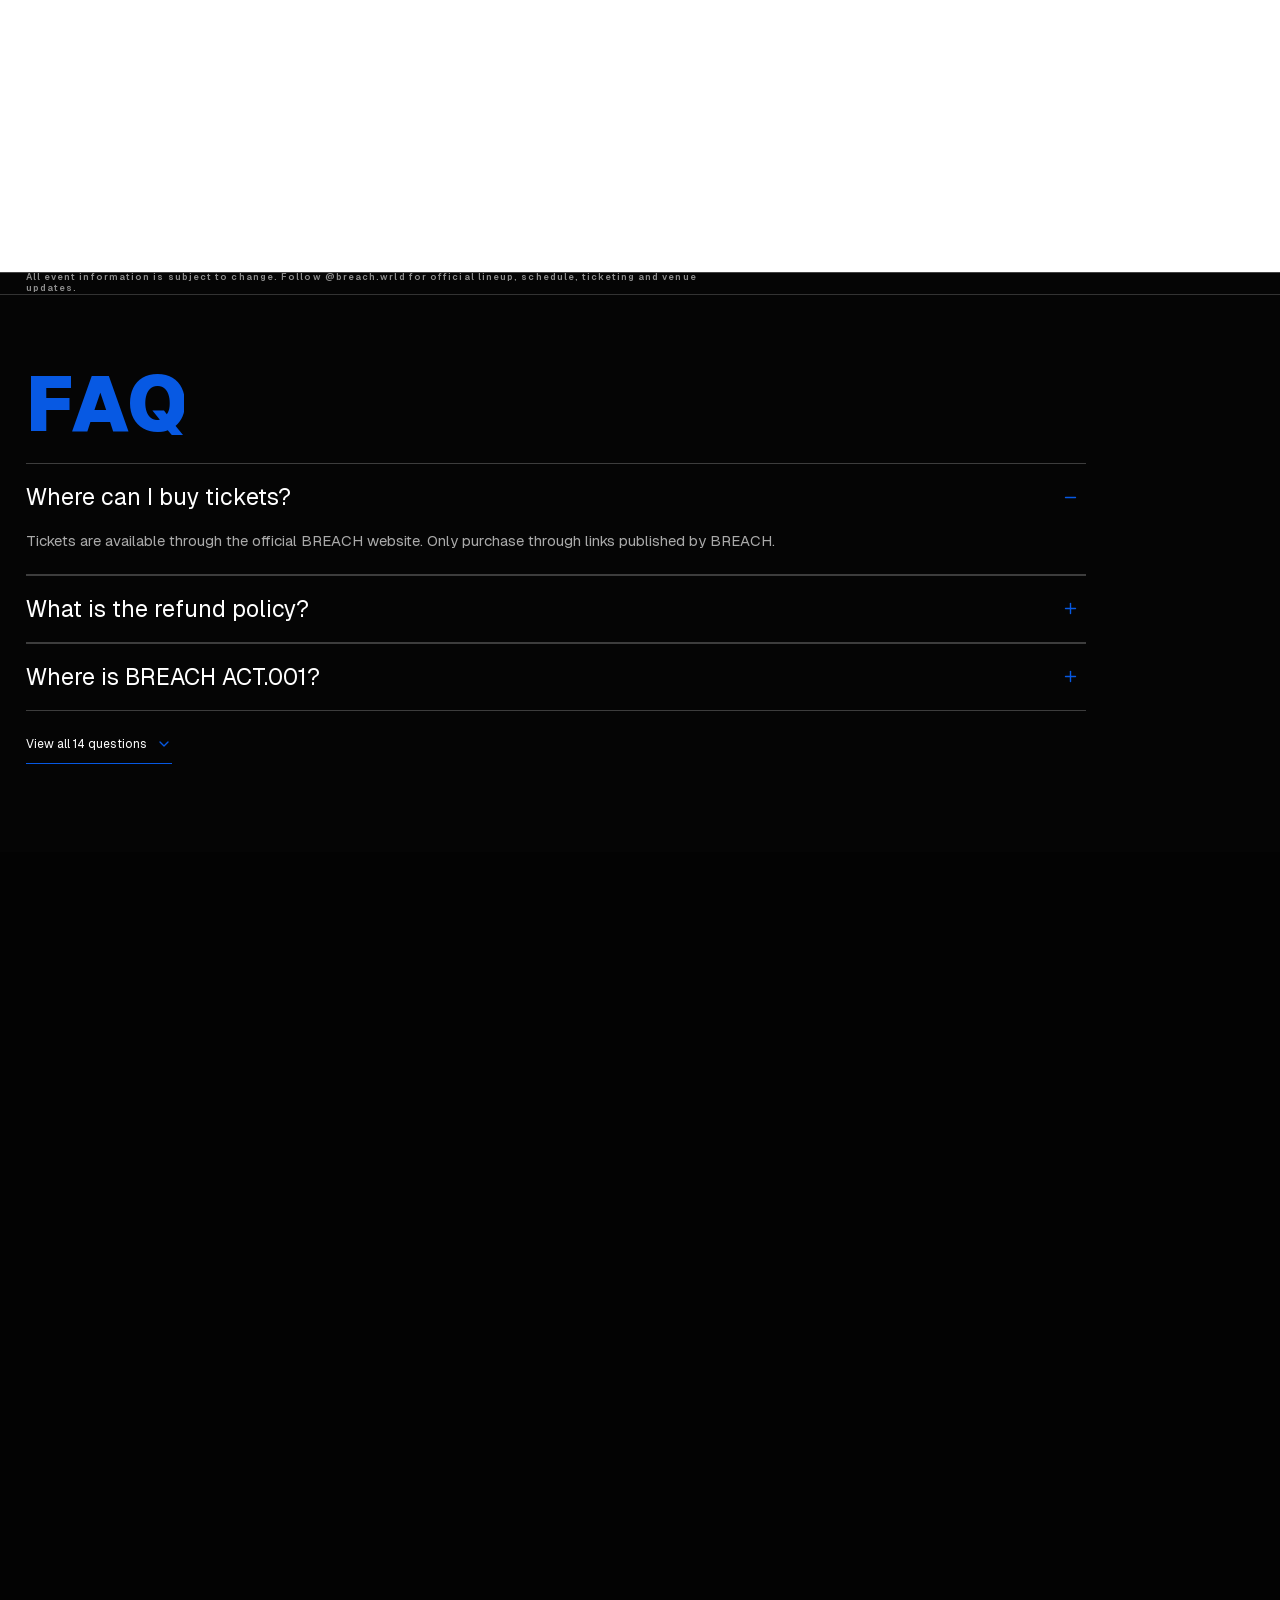
==== commit 3a1076e5: "Deploy performance improvements" ====
--- a/index.html
+++ b/index.html
@@ -8,8 +8,10 @@
     <link rel="preload" as="image" href="/assets/media/breach-2026/behind-the-scene-vhs-poster.webp" type="image/webp" fetchpriority="high" />
     <link rel="icon" type="image/png" href="/assets/brand/breach-logo-blue-favicon.png" />
     <title>BREACH</title>
-    <script type="module" crossorigin src="/assets/index-BlNBHGlm.js"></script>
-    <link rel="stylesheet" crossorigin href="/assets/index-D3RBTagZ.css">
+    <script type="module" crossorigin src="/assets/index-VAcNb_Ww.js"></script>
+    <style data-inline-styles>/*! tailwindcss v4.2.1 | MIT License | https://tailwindcss.com */
+@layer properties{@supports (((-webkit-hyphens:none)) and (not (margin-trim:inline))) or ((-moz-orient:inline) and (not (color:rgb(from red r g b)))){*,:before,:after,::backdrop{--tw-scale-x:1;--tw-scale-y:1;--tw-scale-z:1;--tw-rotate-x:initial;--tw-rotate-y:initial;--tw-rotate-z:initial;--tw-skew-x:initial;--tw-skew-y:initial;--tw-pan-x:initial;--tw-pan-y:initial;--tw-pinch-zoom:initial;--tw-space-y-reverse:0;--tw-space-x-reverse:0;--tw-divide-x-reverse:0;--tw-border-style:solid;--tw-divide-y-reverse:0;--tw-ordinal:initial;--tw-slashed-zero:initial;--tw-numeric-figure:initial;--tw-numeric-spacing:initial;--tw-numeric-fraction:initial;--tw-shadow:0 0 #0000;--tw-shadow-color:initial;--tw-shadow-alpha:100%;--tw-inset-shadow:0 0 #0000;--tw-inset-shadow-color:initial;--tw-inset-shadow-alpha:100%;--tw-ring-color:initial;--tw-ring-shadow:0 0 #0000;--tw-inset-ring-color:initial;--tw-inset-ring-shadow:0 0 #0000;--tw-ring-inset:initial;--tw-ring-offset-width:0px;--tw-ring-offset-color:#fff;--tw-ring-offset-shadow:0 0 #0000;--tw-blur:initial;--tw-brightness:initial;--tw-contrast:initial;--tw-grayscale:initial;--tw-hue-rotate:initial;--tw-invert:initial;--tw-opacity:initial;--tw-saturate:initial;--tw-sepia:initial;--tw-drop-shadow:initial;--tw-drop-shadow-color:initial;--tw-drop-shadow-alpha:100%;--tw-drop-shadow-size:initial;--tw-backdrop-blur:initial;--tw-backdrop-brightness:initial;--tw-backdrop-contrast:initial;--tw-backdrop-grayscale:initial;--tw-backdrop-hue-rotate:initial;--tw-backdrop-invert:initial;--tw-backdrop-opacity:initial;--tw-backdrop-saturate:initial;--tw-backdrop-sepia:initial;--tw-ease:initial}}}@layer theme{:root,:host{--font-sans:ui-sans-serif, system-ui, sans-serif, "Apple Color Emoji", "Segoe UI Emoji", "Segoe UI Symbol", "Noto Color Emoji";--font-mono:ui-monospace, SFMono-Regular, Menlo, Monaco, Consolas, "Liberation Mono", "Courier New", monospace;--spacing:.25rem;--ease-in:cubic-bezier(.4, 0, 1, 1);--ease-out:cubic-bezier(0, 0, .2, 1);--ease-in-out:cubic-bezier(.4, 0, .2, 1);--default-transition-duration:.15s;--default-transition-timing-function:cubic-bezier(.4, 0, .2, 1);--default-font-family:var(--font-sans);--default-mono-font-family:var(--font-mono)}}@layer base{*,:after,:before,::backdrop{box-sizing:border-box;border:0 solid;margin:0;padding:0}::file-selector-button{box-sizing:border-box;border:0 solid;margin:0;padding:0}html,:host{-webkit-text-size-adjust:100%;tab-size:4;line-height:1.5;font-family:var(--default-font-family,ui-sans-serif, system-ui, sans-serif, "Apple Color Emoji", "Segoe UI Emoji", "Segoe UI Symbol", "Noto Color Emoji");font-feature-settings:var(--default-font-feature-settings,normal);font-variation-settings:var(--default-font-variation-settings,normal);-webkit-tap-highlight-color:transparent}hr{height:0;color:inherit;border-top-width:1px}abbr:where([title]){-webkit-text-decoration:underline dotted;text-decoration:underline dotted}h1,h2,h3,h4,h5,h6{font-size:inherit;font-weight:inherit}a{color:inherit;-webkit-text-decoration:inherit;-webkit-text-decoration:inherit;-webkit-text-decoration:inherit;-webkit-text-decoration:inherit;text-decoration:inherit}b,strong{font-weight:bolder}code,kbd,samp,pre{font-family:var(--default-mono-font-family,ui-monospace, SFMono-Regular, Menlo, Monaco, Consolas, "Liberation Mono", "Courier New", monospace);font-feature-settings:var(--default-mono-font-feature-settings,normal);font-variation-settings:var(--default-mono-font-variation-settings,normal);font-size:1em}small{font-size:80%}sub,sup{vertical-align:baseline;font-size:75%;line-height:0;position:relative}sub{bottom:-.25em}sup{top:-.5em}table{text-indent:0;border-color:inherit;border-collapse:collapse}:-moz-focusring{outline:auto}progress{vertical-align:baseline}summary{display:list-item}ol,ul,menu{list-style:none}img,svg,video,canvas,audio,iframe,embed,object{vertical-align:middle;display:block}img,video{max-width:100%;height:auto}button,input,select,optgroup,textarea{font:inherit;font-feature-settings:inherit;font-variation-settings:inherit;letter-spacing:inherit;color:inherit;opacity:1;background-color:#0000;border-radius:0}::file-selector-button{font:inherit;font-feature-settings:inherit;font-variation-settings:inherit;letter-spacing:inherit;color:inherit;opacity:1;background-color:#0000;border-radius:0}:where(select:is([multiple],[size])) optgroup{font-weight:bolder}:where(select:is([multiple],[size])) optgroup option{padding-inline-start:20px}::file-selector-button{margin-inline-end:4px}::placeholder{opacity:1}@supports (not ((-webkit-appearance:-apple-pay-button))) or (contain-intrinsic-size:1px){::placeholder{color:currentColor}@supports (color:color-mix(in lab, red, red)){::placeholder{color:color-mix(in oklab, currentcolor 50%, transparent)}}}textarea{resize:vertical}::-webkit-search-decoration{-webkit-appearance:none}::-webkit-date-and-time-value{min-height:1lh;text-align:inherit}::-webkit-datetime-edit{display:inline-flex}::-webkit-datetime-edit-fields-wrapper{padding:0}::-webkit-datetime-edit{padding-block:0}::-webkit-datetime-edit-year-field{padding-block:0}::-webkit-datetime-edit-month-field{padding-block:0}::-webkit-datetime-edit-day-field{padding-block:0}::-webkit-datetime-edit-hour-field{padding-block:0}::-webkit-datetime-edit-minute-field{padding-block:0}::-webkit-datetime-edit-second-field{padding-block:0}::-webkit-datetime-edit-millisecond-field{padding-block:0}::-webkit-datetime-edit-meridiem-field{padding-block:0}::-webkit-calendar-picker-indicator{line-height:1}:-moz-ui-invalid{box-shadow:none}button,input:where([type=button],[type=reset],[type=submit]){appearance:button}::file-selector-button{appearance:button}::-webkit-inner-spin-button{height:auto}::-webkit-outer-spin-button{height:auto}[hidden]:where(:not([hidden=until-found])){display:none!important}}@layer components;@layer utilities{.\@container{container-type:inline-size}.collapse{visibility:collapse}.invisible{visibility:hidden}.visible{visibility:visible}.sr-only{clip-path:inset(50%);white-space:nowrap;border-width:0;width:1px;height:1px;margin:-1px;padding:0;position:absolute;overflow:hidden}.not-sr-only{clip-path:none;white-space:normal;width:auto;height:auto;margin:0;padding:0;position:static;overflow:visible}.absolute{position:absolute}.fixed{position:fixed}.relative{position:relative}.static{position:static}.sticky{position:sticky}.start{inset-inline-start:var(--spacing)}.end{inset-inline-end:var(--spacing)}.isolate{isolation:isolate}.isolation-auto{isolation:auto}.container{width:100%}@media (width>=40rem){.container{max-width:40rem}}@media (width>=48rem){.container{max-width:48rem}}@media (width>=64rem){.container{max-width:64rem}}@media (width>=80rem){.container{max-width:80rem}}@media (width>=96rem){.container{max-width:96rem}}.block{display:block}.contents{display:contents}.flex{display:flex}.flow-root{display:flow-root}.grid{display:grid}.hidden{display:none}.inline{display:inline}.inline-block{display:inline-block}.inline-flex{display:inline-flex}.inline-grid{display:inline-grid}.inline-table{display:inline-table}.list-item{display:list-item}.table{display:table}.table-caption{display:table-caption}.table-cell{display:table-cell}.table-column{display:table-column}.table-column-group{display:table-column-group}.table-footer-group{display:table-footer-group}.table-header-group{display:table-header-group}.table-row{display:table-row}.table-row-group{display:table-row-group}.min-h-screen{min-height:100vh}.w-full{width:100%}.shrink{flex-shrink:1}.grow{flex-grow:1}.border-collapse{border-collapse:collapse}.translate-none{translate:none}.scale-3d{scale:var(--tw-scale-x) var(--tw-scale-y) var(--tw-scale-z)}.transform{transform:var(--tw-rotate-x,) var(--tw-rotate-y,) var(--tw-rotate-z,) var(--tw-skew-x,) var(--tw-skew-y,)}.touch-pinch-zoom{--tw-pinch-zoom:pinch-zoom;touch-action:var(--tw-pan-x,) var(--tw-pan-y,) var(--tw-pinch-zoom,)}.resize{resize:both}.flex-wrap{flex-wrap:wrap}.place-content-center{place-content:center}.gap-2{gap:calc(var(--spacing) * 2)}:where(.space-y-reverse>:not(:last-child)){--tw-space-y-reverse:1}:where(.space-x-reverse>:not(:last-child)){--tw-space-x-reverse:1}:where(.divide-x>:not(:last-child)){--tw-divide-x-reverse:0;border-inline-style:var(--tw-border-style);border-inline-start-width:calc(1px * var(--tw-divide-x-reverse));border-inline-end-width:calc(1px * calc(1 - var(--tw-divide-x-reverse)))}:where(.divide-y>:not(:last-child)){--tw-divide-y-reverse:0;border-bottom-style:var(--tw-border-style);border-top-style:var(--tw-border-style);border-top-width:calc(1px * var(--tw-divide-y-reverse));border-bottom-width:calc(1px * calc(1 - var(--tw-divide-y-reverse)))}:where(.divide-y-reverse>:not(:last-child)){--tw-divide-y-reverse:1}.truncate{text-overflow:ellipsis;white-space:nowrap;overflow:hidden}.rounded-s{border-start-start-radius:.25rem;border-end-start-radius:.25rem}.rounded-ss{border-start-start-radius:.25rem}.rounded-e{border-start-end-radius:.25rem;border-end-end-radius:.25rem}.rounded-se{border-start-end-radius:.25rem}.rounded-ee{border-end-end-radius:.25rem}.rounded-es{border-end-start-radius:.25rem}.rounded-t{border-top-left-radius:.25rem;border-top-right-radius:.25rem}.rounded-l{border-top-left-radius:.25rem;border-bottom-left-radius:.25rem}.rounded-tl{border-top-left-radius:.25rem}.rounded-r{border-top-right-radius:.25rem;border-bottom-right-radius:.25rem}.rounded-tr{border-top-right-radius:.25rem}.rounded-b{border-bottom-right-radius:.25rem;border-bottom-left-radius:.25rem}.rounded-br{border-bottom-right-radius:.25rem}.rounded-bl{border-bottom-left-radius:.25rem}.border{border-style:var(--tw-border-style);border-width:1px}.border-x{border-inline-style:var(--tw-border-style);border-inline-width:1px}.border-y{border-block-style:var(--tw-border-style);border-block-width:1px}.border-s{border-inline-start-style:var(--tw-border-style);border-inline-start-width:1px}.border-e{border-inline-end-style:var(--tw-border-style);border-inline-end-width:1px}.border-bs{border-block-start-style:var(--tw-border-style);border-block-start-width:1px}.border-be{border-block-end-style:var(--tw-border-style);border-block-end-width:1px}.border-t{border-top-style:var(--tw-border-style);border-top-width:1px}.border-r{border-right-style:var(--tw-border-style);border-right-width:1px}.border-b{border-bottom-style:var(--tw-border-style);border-bottom-width:1px}.border-l{border-left-style:var(--tw-border-style);border-left-width:1px}.bg-repeat{background-repeat:repeat}.mask-no-clip{-webkit-mask-clip:no-clip;mask-clip:no-clip}.mask-repeat{-webkit-mask-repeat:repeat;mask-repeat:repeat}.text-wrap{text-wrap:wrap}.text-clip{text-overflow:clip}.text-ellipsis{text-overflow:ellipsis}.capitalize{text-transform:capitalize}.lowercase{text-transform:lowercase}.normal-case{text-transform:none}.uppercase{text-transform:uppercase}.italic{font-style:italic}.not-italic{font-style:normal}.diagonal-fractions{--tw-numeric-fraction:diagonal-fractions;font-variant-numeric:var(--tw-ordinal,) var(--tw-slashed-zero,) var(--tw-numeric-figure,) var(--tw-numeric-spacing,) var(--tw-numeric-fraction,)}.lining-nums{--tw-numeric-figure:lining-nums;font-variant-numeric:var(--tw-ordinal,) var(--tw-slashed-zero,) var(--tw-numeric-figure,) var(--tw-numeric-spacing,) var(--tw-numeric-fraction,)}.oldstyle-nums{--tw-numeric-figure:oldstyle-nums;font-variant-numeric:var(--tw-ordinal,) var(--tw-slashed-zero,) var(--tw-numeric-figure,) var(--tw-numeric-spacing,) var(--tw-numeric-fraction,)}.ordinal{--tw-ordinal:ordinal;font-variant-numeric:var(--tw-ordinal,) var(--tw-slashed-zero,) var(--tw-numeric-figure,) var(--tw-numeric-spacing,) var(--tw-numeric-fraction,)}.proportional-nums{--tw-numeric-spacing:proportional-nums;font-variant-numeric:var(--tw-ordinal,) var(--tw-slashed-zero,) var(--tw-numeric-figure,) var(--tw-numeric-spacing,) var(--tw-numeric-fraction,)}.slashed-zero{--tw-slashed-zero:slashed-zero;font-variant-numeric:var(--tw-ordinal,) var(--tw-slashed-zero,) var(--tw-numeric-figure,) var(--tw-numeric-spacing,) var(--tw-numeric-fraction,)}.stacked-fractions{--tw-numeric-fraction:stacked-fractions;font-variant-numeric:var(--tw-ordinal,) var(--tw-slashed-zero,) var(--tw-numeric-figure,) var(--tw-numeric-spacing,) var(--tw-numeric-fraction,)}.tabular-nums{--tw-numeric-spacing:tabular-nums;font-variant-numeric:var(--tw-ordinal,) var(--tw-slashed-zero,) var(--tw-numeric-figure,) var(--tw-numeric-spacing,) var(--tw-numeric-fraction,)}.normal-nums{font-variant-numeric:normal}.line-through{text-decoration-line:line-through}.no-underline{text-decoration-line:none}.overline{text-decoration-line:overline}.underline{text-decoration-line:underline}.antialiased{-webkit-font-smoothing:antialiased;-moz-osx-font-smoothing:grayscale}.subpixel-antialiased{-webkit-font-smoothing:auto;-moz-osx-font-smoothing:auto}.shadow{--tw-shadow:0 1px 3px 0 var(--tw-shadow-color,#0000001a), 0 1px 2px -1px var(--tw-shadow-color,#0000001a);box-shadow:var(--tw-inset-shadow), var(--tw-inset-ring-shadow), var(--tw-ring-offset-shadow), var(--tw-ring-shadow), var(--tw-shadow)}.inset-ring{--tw-inset-ring-shadow:inset 0 0 0 1px var(--tw-inset-ring-color,currentcolor);box-shadow:var(--tw-inset-shadow), var(--tw-inset-ring-shadow), var(--tw-ring-offset-shadow), var(--tw-ring-shadow), var(--tw-shadow)}.blur{--tw-blur:blur(8px);filter:var(--tw-blur,) var(--tw-brightness,) var(--tw-contrast,) var(--tw-grayscale,) var(--tw-hue-rotate,) var(--tw-invert,) var(--tw-saturate,) var(--tw-sepia,) var(--tw-drop-shadow,)}.drop-shadow{--tw-drop-shadow-size:drop-shadow(0 1px 2px var(--tw-drop-shadow-color,#0000001a)) drop-shadow(0 1px 1px var(--tw-drop-shadow-color,#0000000f));--tw-drop-shadow:drop-shadow(0 1px 2px #0000001a) drop-shadow(0 1px 1px #0000000f);filter:var(--tw-blur,) var(--tw-brightness,) var(--tw-contrast,) var(--tw-grayscale,) var(--tw-hue-rotate,) var(--tw-invert,) var(--tw-saturate,) var(--tw-sepia,) var(--tw-drop-shadow,)}.filter{filter:var(--tw-blur,) var(--tw-brightness,) var(--tw-contrast,) var(--tw-grayscale,) var(--tw-hue-rotate,) var(--tw-invert,) var(--tw-saturate,) var(--tw-sepia,) var(--tw-drop-shadow,)}.backdrop-blur{--tw-backdrop-blur:blur(8px);-webkit-backdrop-filter:var(--tw-backdrop-blur,) var(--tw-backdrop-brightness,) var(--tw-backdrop-contrast,) var(--tw-backdrop-grayscale,) var(--tw-backdrop-hue-rotate,) var(--tw-backdrop-invert,) var(--tw-backdrop-opacity,) var(--tw-backdrop-saturate,) var(--tw-backdrop-sepia,);backdrop-filter:var(--tw-backdrop-blur,) var(--tw-backdrop-brightness,) var(--tw-backdrop-contrast,) var(--tw-backdrop-grayscale,) var(--tw-backdrop-hue-rotate,) var(--tw-backdrop-invert,) var(--tw-backdrop-opacity,) var(--tw-backdrop-saturate,) var(--tw-backdrop-sepia,)}.backdrop-grayscale{--tw-backdrop-grayscale:grayscale(100%);-webkit-backdrop-filter:var(--tw-backdrop-blur,) var(--tw-backdrop-brightness,) var(--tw-backdrop-contrast,) var(--tw-backdrop-grayscale,) var(--tw-backdrop-hue-rotate,) var(--tw-backdrop-invert,) var(--tw-backdrop-opacity,) var(--tw-backdrop-saturate,) var(--tw-backdrop-sepia,);backdrop-filter:var(--tw-backdrop-blur,) var(--tw-backdrop-brightness,) var(--tw-backdrop-contrast,) var(--tw-backdrop-grayscale,) var(--tw-backdrop-hue-rotate,) var(--tw-backdrop-invert,) var(--tw-backdrop-opacity,) var(--tw-backdrop-saturate,) var(--tw-backdrop-sepia,)}.backdrop-invert{--tw-backdrop-invert:invert(100%);-webkit-backdrop-filter:var(--tw-backdrop-blur,) var(--tw-backdrop-brightness,) var(--tw-backdrop-contrast,) var(--tw-backdrop-grayscale,) var(--tw-backdrop-hue-rotate,) var(--tw-backdrop-invert,) var(--tw-backdrop-opacity,) var(--tw-backdrop-saturate,) var(--tw-backdrop-sepia,);backdrop-filter:var(--tw-backdrop-blur,) var(--tw-backdrop-brightness,) var(--tw-backdrop-contrast,) var(--tw-backdrop-grayscale,) var(--tw-backdrop-hue-rotate,) var(--tw-backdrop-invert,) var(--tw-backdrop-opacity,) var(--tw-backdrop-saturate,) var(--tw-backdrop-sepia,)}.backdrop-sepia{--tw-backdrop-sepia:sepia(100%);-webkit-backdrop-filter:var(--tw-backdrop-blur,) var(--tw-backdrop-brightness,) var(--tw-backdrop-contrast,) var(--tw-backdrop-grayscale,) var(--tw-backdrop-hue-rotate,) var(--tw-backdrop-invert,) var(--tw-backdrop-opacity,) var(--tw-backdrop-saturate,) var(--tw-backdrop-sepia,);backdrop-filter:var(--tw-backdrop-blur,) var(--tw-backdrop-brightness,) var(--tw-backdrop-contrast,) var(--tw-backdrop-grayscale,) var(--tw-backdrop-hue-rotate,) var(--tw-backdrop-invert,) var(--tw-backdrop-opacity,) var(--tw-backdrop-saturate,) var(--tw-backdrop-sepia,)}.backdrop-filter{-webkit-backdrop-filter:var(--tw-backdrop-blur,) var(--tw-backdrop-brightness,) var(--tw-backdrop-contrast,) var(--tw-backdrop-grayscale,) var(--tw-backdrop-hue-rotate,) var(--tw-backdrop-invert,) var(--tw-backdrop-opacity,) var(--tw-backdrop-saturate,) var(--tw-backdrop-sepia,);backdrop-filter:var(--tw-backdrop-blur,) var(--tw-backdrop-brightness,) var(--tw-backdrop-contrast,) var(--tw-backdrop-grayscale,) var(--tw-backdrop-hue-rotate,) var(--tw-backdrop-invert,) var(--tw-backdrop-opacity,) var(--tw-backdrop-saturate,) var(--tw-backdrop-sepia,)}.transition{transition-property:color,background-color,border-color,outline-color,text-decoration-color,fill,stroke,--tw-gradient-from,--tw-gradient-via,--tw-gradient-to,opacity,box-shadow,transform,translate,scale,rotate,filter,-webkit-backdrop-filter,backdrop-filter,display,content-visibility,overlay,pointer-events;transition-timing-function:var(--tw-ease,var(--default-transition-timing-function));transition-duration:var(--tw-duration,var(--default-transition-duration))}.ease-in{--tw-ease:var(--ease-in);transition-timing-function:var(--ease-in)}.ease-in-out{--tw-ease:var(--ease-in-out);transition-timing-function:var(--ease-in-out)}.ease-out{--tw-ease:var(--ease-out);transition-timing-function:var(--ease-out)}:where(.divide-x-reverse>:not(:last-child)){--tw-divide-x-reverse:1}.ring-inset{--tw-ring-inset:inset}}@font-face{font-family:Basement Display;src:url(/assets/fonts/BasementGrotesqueDisplay.woff2)format("woff2");font-weight:900;font-display:swap}@font-face{font-family:Geist Local;src:url(/assets/fonts/GeistVF.woff2)format("woff2");font-weight:100 900;font-display:swap}@font-face{font-family:Mluvka;src:url(/assets/fonts/Mluvka-Regular.woff)format("woff");font-weight:400;font-display:swap}@font-face{font-family:Mluvka;src:url(/assets/fonts/Mluvka-ExtraBold.woff)format("woff");font-weight:800;font-display:swap}:root{--blue:#0759e3;--black:#050505;--white:#f4f5f7;--muted:#9da2ac;--line:#ffffff3d}*{box-sizing:border-box}html{scroll-behavior:smooth;background:#050505}body{color:#f4f5f7;background:#050505;margin:0;font-family:Geist Local,Arial,sans-serif;overflow-x:hidden}button,input,textarea{font:inherit}a{color:inherit;text-decoration:none}img{max-width:100%;display:block}.sr-only{clip:rect(0,0,0,0)!important;white-space:nowrap!important;border:0!important;width:1px!important;height:1px!important;margin:-1px!important;padding:0!important;position:absolute!important;overflow:hidden!important}::selection{background:var(--blue);color:#fff}.concept-index{color:#080808;background:#e9e9e7;min-height:100vh;padding:20px;font-family:Geist Local,Arial,sans-serif;overflow:hidden}.concept-index header,.concept-index footer{letter-spacing:.08em;border-bottom:1px solid #080808;justify-content:space-between;align-items:center;gap:20px;padding-bottom:14px;font-size:10px;display:flex}.concept-index header img{object-fit:cover;width:120px;height:32px;transform:scale(1.45)}.index-intro{max-width:none;padding:13vh 0 8vh}.index-intro span{letter-spacing:.18em;font-size:10px}.index-intro h1{letter-spacing:-.055em;white-space:nowrap;margin:26px 0;font-family:Basement Display,Arial Black,sans-serif;font-size:clamp(34px,9vw,136px);line-height:.77}.index-intro p{max-width:520px;margin:0;font-size:15px;line-height:1.5}.concept-grid{background:#080808;border:1px solid #080808;grid-template-columns:1fr;gap:1px;display:grid}.concept-card{background:#e9e9e7;grid-template-columns:42px 1fr auto;gap:4px 10px;padding:12px 12px 20px;display:grid;position:relative;overflow:hidden}.concept-card>div{aspect-ratio:4/3;background:#111;grid-column:1/-1;margin-bottom:10px;overflow:hidden}.concept-card img{object-fit:cover;filter:grayscale();width:100%;height:100%;transition:filter .5s,transform .8s cubic-bezier(.2,.8,.2,1)}.concept-card i{mix-blend-mode:color;background:linear-gradient(135deg,#0000 35%,#0759e380);position:absolute;inset:0}.concept-card span{padding-top:5px;font-size:11px}.concept-card h2{margin:0;font-family:Mluvka,Arial Black,sans-serif;font-size:clamp(24px,5vw,44px);line-height:.92}.concept-card p{color:#555;grid-column:2/3;margin:8px 0 0;font-size:12px}.concept-card b{color:var(--blue);grid-area:2/3/4;align-self:end;font-size:11px}.concept-card:hover img{filter:grayscale(0);transform:scale(1.04)}.concept-index footer{border-top:1px solid #080808;border-bottom:0;margin-top:70px;padding:18px 0 0}.breach-site{--bg:#050505;--fg:#f4f5f7;--soft:#a8adb8;--panel:#111;--display:"Geist Local",Arial,sans-serif;--body:"Geist Local",Arial,sans-serif;--radius:0px;--accent:#0759e3;background:var(--bg);color:var(--fg);font-family:var(--body);min-height:100vh;position:relative;overflow:hidden}.breach-site:before{content:"";pointer-events:none;z-index:80;border:6px solid var(--accent);opacity:.55;position:fixed;inset:0}.page-progress{height:3px;width:var(--progress,0%);background:var(--accent);z-index:120;transition:width .1s linear;position:fixed;top:0;left:0}.pointer-glow{width:420px;height:420px;transform:translate(calc(var(--mx,50vw) - 50%),calc(var(--my,50vh) - 50%));pointer-events:none;z-index:3;mix-blend-mode:screen;background:radial-gradient(circle,#0759e329,#0000 68%);position:fixed;top:0;left:0}.grain{pointer-events:none;z-index:79;opacity:.12;background-image:url("data:image/svg+xml,%3Csvg viewBox='0 0 180 180' xmlns='http://www.w3.org/2000/svg'%3E%3Cfilter id='n'%3E%3CfeTurbulence type='fractalNoise' baseFrequency='.95' numOctaves='3' stitchTiles='stitch'/%3E%3C/filter%3E%3Crect width='100%25' height='100%25' filter='url(%23n)' opacity='.5'/%3E%3C/svg%3E");animation:.22s steps(2,end) infinite grainShift;position:fixed;inset:-80px}.loader{background:var(--bg);z-index:200;clip-path:inset(0);place-content:center;gap:18px;padding:24px;transition:clip-path .9s cubic-bezier(.77,0,.18,1);display:grid;position:fixed;inset:0}.site-loaded .loader{clip-path:inset(0 0 100%);pointer-events:none}.loader-mark{font-family:var(--display);letter-spacing:-.06em;color:var(--fg);font-size:clamp(46px,14vw,150px);font-weight:900}.loader-track{background:#ffffff2e;height:2px;overflow:hidden}.loader-track i{background:var(--accent);transform-origin:0;width:100%;height:100%;animation:.8s cubic-bezier(.77,0,.18,1) both loadBar;display:block}.loader p{letter-spacing:.14em;margin:0;font-size:9px}.site-nav{z-index:100;border-bottom:1px solid #0000;grid-template-columns:1fr auto;align-items:center;width:100%;height:68px;padding:12px 18px;transition:height .4s,background .4s,border-color .4s,-webkit-backdrop-filter .4s,backdrop-filter .4s;display:grid;position:fixed;top:0;left:0}.has-scrolled .site-nav{border-color:var(--line);-webkit-backdrop-filter:blur(16px);backdrop-filter:blur(16px);background:#050505b8;height:58px}.nav-logo{width:104px;height:32px;display:block;overflow:hidden}.nav-logo img{object-fit:cover;width:100%;height:100%;transform:scale(1.48)}.nav-edition{letter-spacing:.12em;margin:0;font-size:9px;display:none}.menu-toggle{color:inherit;cursor:pointer;letter-spacing:.14em;background:0 0;border:0;grid-template-columns:auto 18px;align-items:center;gap:1px 10px;padding:10px 0;font-size:9px;display:grid}.menu-toggle i{background:currentColor;grid-column:2;width:18px;height:1px}.menu-toggle i:last-child{transform:translateY(-4px)}.site-nav nav{background:var(--bg);z-index:-1;flex-direction:column;justify-content:center;padding:110px 22px 50px;transition:transform .75s cubic-bezier(.77,0,.18,1);display:flex;position:fixed;inset:0;transform:translateY(-102%)}.site-nav nav.is-open{transform:translateY(0)}.site-nav nav a{font-family:var(--display);border-bottom:1px solid var(--line);padding:12px 0;font-size:clamp(34px,11vw,74px);font-weight:800;line-height:1;transition:padding .3s,color .3s}.site-nav nav a small{font:400 9px var(--body);width:35px;color:var(--accent);display:inline-block}.site-nav nav a:hover{color:var(--accent);padding-left:14px}.hero{isolation:isolate;align-items:flex-end;min-height:100svh;padding:94px 18px 68px;display:flex;position:relative;overflow:hidden}.hero-media{z-index:-3;background:#111;position:absolute;inset:0;overflow:hidden}.hero-media:after{content:"";mix-blend-mode:multiply;background:linear-gradient(#00000029,#0000001f 35%,#000000eb 93%),linear-gradient(90deg,#0759e373,#0000 60%);position:absolute;inset:0}.hero-media img{object-fit:cover;filter:grayscale(.7)contrast(1.22)brightness(.72);width:100%;height:115%;transform:translateY(calc(var(--scroll,0) * .08px)) scale(1.04)}.hero-scan{z-index:-1;mix-blend-mode:overlay;pointer-events:none;background:repeating-linear-gradient(0deg,#0000 0 4px,#ffffff09 5px);position:absolute;inset:0}.hero-copy{z-index:2;width:100%;position:relative}.eyebrow,.kicker{letter-spacing:.18em;color:var(--accent);margin:0 0 14px;font-size:9px;font-weight:700}.hero-logo{object-fit:cover;transform-origin:0;width:min(86vw,520px);height:102px;margin-bottom:-18px;margin-left:-2px;transform:translate(-24%)scale(1.48)}.hero h1{font-family:var(--display);letter-spacing:-.055em;text-transform:uppercase;margin:0;font-size:clamp(42px,14vw,108px);font-weight:900;line-height:.83;position:relative}.hero h1 span{opacity:0;transition:transform 1s cubic-bezier(.16,1,.3,1),opacity .7s;display:block;transform:translateY(35px)}.site-loaded .hero h1 span{opacity:1;transform:none}.site-loaded .hero h1 span:nth-child(2){transition-delay:.1s}.hero-meta{border-top:1px solid var(--line);letter-spacing:.08em;grid-template-columns:repeat(3,1fr);gap:8px;margin-top:24px;padding-top:12px;font-size:9px;display:grid}.primary-cta,.event-info>a,.ticket-card a,.contact-form button{border:1px solid var(--accent);background:var(--accent);color:#fff;letter-spacing:.12em;cursor:pointer;justify-content:space-between;align-items:center;gap:20px;width:100%;margin-top:20px;padding:15px 16px;font-size:11px;font-weight:800;transition:color .35s,background .35s,box-shadow .35s,transform .3s;display:flex}.primary-cta:hover,.event-info>a:hover,.ticket-card a:hover,.contact-form button:hover{background:var(--fg);color:var(--bg);box-shadow:0 0 0 5px #0759e333}.scroll-cue{letter-spacing:.14em;writing-mode:vertical-rl;align-items:center;gap:10px;font-size:8px;display:none;position:absolute;bottom:22px;right:18px}.scroll-cue i{background:var(--fg);width:1px;height:60px;animation:1.8s ease-in-out infinite scrollCue}.hero-orbit{display:none}.ticker{border-top:1px solid var(--line);border-bottom:1px solid var(--line);background:var(--accent);color:#fff;overflow:hidden}.ticker div{font-family:var(--display);white-space:nowrap;padding:12px 0;font-size:28px;font-weight:900;line-height:1;animation:24s linear infinite ticker}.content-section{border-bottom:1px solid var(--line);padding:82px 18px;position:relative}.section-index{align-items:center;gap:14px;margin-bottom:54px;display:flex}.section-index span{border:1px solid var(--accent);width:36px;height:36px;color:var(--accent);border-radius:50%;place-items:center;font-size:9px;display:grid}.section-index p{letter-spacing:.15em;margin:0;font-size:10px}[data-reveal]{opacity:0;transition:opacity .85s,transform .85s cubic-bezier(.16,1,.3,1);transform:translateY(48px)}[data-reveal].is-visible{opacity:1;transform:none}.content-section h2{font-family:var(--display);letter-spacing:-.045em;text-transform:uppercase;margin:0;font-size:clamp(40px,12vw,112px);line-height:.88}.about-copy>h2{font-size:clamp(34px,10vw,90px)}.copy-columns{gap:18px;margin:34px 0;display:grid}.copy-columns p,.ticket-intro>p,.contact-copy>p{color:var(--soft);margin:0;font-size:15px;line-height:1.55}.about-frame{aspect-ratio:4/5;border:1px solid var(--line);background:#111;transition:transform .3s;position:relative;overflow:hidden}.about-frame img{object-fit:cover;filter:grayscale()contrast(1.15);width:100%;height:100%;transition:transform .9s,filter .6s}.about-frame:hover img{filter:grayscale(.2);transform:scale(1.035)}.about-frame>div{background:var(--accent);letter-spacing:.12em;justify-content:space-between;padding:10px;font-size:8px;display:flex;position:absolute;bottom:0;left:0;right:0}.event-card{border:1px solid var(--line);background:var(--panel);transition:transform .3s,box-shadow .4s}.event-image{height:52vh;min-height:360px;position:relative;overflow:hidden}.event-image img{object-fit:cover;filter:grayscale(.35)contrast(1.15);width:100%;height:100%;transition:transform 1s}.event-card:hover .event-image img{transform:scale(1.04)}.event-image i{mix-blend-mode:color;background:linear-gradient(#0000 35%,#0759e38c);position:absolute;inset:0}.event-info{padding:28px 18px}.event-info h2{font-size:clamp(58px,17vw,130px)}.event-info dl{border-top:1px solid var(--line);margin:28px 0}.event-info dl div{border-bottom:1px solid var(--line);justify-content:space-between;padding:12px 0;font-size:11px;display:flex}.event-info dt{color:var(--soft)}.event-info dd{margin:0}.event-info>p{color:var(--soft);font-size:14px;line-height:1.5}.lineup{border-top:1px solid var(--line);margin-top:40px;padding-top:18px}.lineup>p{letter-spacing:.14em;font-size:9px}.lineup>div{flex-wrap:wrap;gap:10px;display:flex}.lineup span{font-family:var(--display);color:#0000;-webkit-text-stroke:1px var(--fg);font-size:clamp(30px,9vw,90px);line-height:.9;transition:color .3s}.lineup span:hover{color:var(--accent);-webkit-text-stroke-color:var(--accent)}.gallery-section{padding-left:0;padding-right:0}.gallery-section>.section-index,.gallery-heading{margin-left:18px;margin-right:18px}.gallery-heading{justify-content:space-between;align-items:end;gap:20px;margin-bottom:30px;display:flex}.gallery-heading h2{font-size:clamp(48px,15vw,130px)}.gallery-heading p{letter-spacing:.12em;font-size:9px;display:none}.gallery-rail{scroll-snap-type:x mandatory;overscroll-behavior-inline:contain;cursor:grab;scrollbar-color:var(--accent) transparent;gap:14px;padding:0 18px 30px;display:flex;overflow-x:auto}.gallery-card{scroll-snap-align:center;flex:0 0 80vw;margin:0;transition:transform .3s;position:relative}.gallery-card img{object-fit:cover;filter:grayscale(.6)contrast(1.2);width:100%;height:58vh;min-height:410px;transition:filter .5s,transform .8s}.gallery-card:hover img{filter:grayscale(0);transform:scale(1.02)}.gallery-card figcaption{letter-spacing:.12em;border-top:1px solid var(--line);justify-content:space-between;padding:10px 0;font-size:9px;display:flex}.ticket-intro{max-width:850px}.ticket-intro h2{margin-bottom:28px;font-size:clamp(52px,15vw,135px)}.ticket-grid{grid-template-columns:1fr;gap:12px;margin-top:44px;display:grid}.ticket-card{border:1px solid var(--line);background:var(--panel);padding:20px;transition:transform .3s,background .35s,color .35s}.ticket-card>span{color:var(--accent);font-size:9px}.ticket-card>p{letter-spacing:.14em;margin:34px 0 8px;font-size:10px}.ticket-card h3{font:800 clamp(24px,7.5vw,34px) var(--display);overflow-wrap:anywhere;margin:0}.ticket-card ul{border-top:1px solid var(--line);margin:24px 0 0;padding:24px 0 0;list-style:none}.ticket-card li{color:var(--soft);padding:7px 0;font-size:10px}.ticket-card li:before{content:"+ ";color:var(--accent)}.ticket-note{letter-spacing:.14em;color:var(--soft);margin:20px 0 0;font-size:8px}.faq-wrap>h2{margin-bottom:40px}.faq-wrap details{border-top:1px solid var(--line)}.faq-wrap details:last-child{border-bottom:1px solid var(--line)}.faq-wrap summary{cursor:pointer;grid-template-columns:34px 1fr auto;align-items:center;gap:8px;padding:20px 0;font-size:12px;list-style:none;display:grid}.faq-wrap summary::-webkit-details-marker{display:none}.faq-wrap summary>span{color:var(--accent);font-size:9px}.faq-wrap summary i{font-size:20px;font-style:normal;transition:transform .3s}.faq-wrap details[open] summary i{transform:rotate(45deg)}.faq-wrap details p{max-width:650px;color:var(--soft);margin:0;padding:0 0 22px 42px;font-size:14px;line-height:1.55;animation:.4s both faqIn}.contact-section{background:var(--accent);color:#fff}.contact-section .section-index span{color:#fff;border-color:#fff}.contact-section .kicker,.contact-section .contact-copy>p{color:#fff}.contact-copy h2{font-size:clamp(52px,15vw,140px)}.contact-form{margin-top:48px}.contact-form label{border-top:1px solid #ffffff80;padding:14px 0;display:block}.contact-form label span{letter-spacing:.14em;margin-bottom:8px;font-size:8px;display:block}.contact-form input,.contact-form textarea{color:#fff;resize:none;background:0 0;border:0;outline:0;width:100%;padding:4px 0;font-size:18px}.contact-form input::placeholder,.contact-form textarea::placeholder{color:#ffffff8c}.contact-form button{color:var(--accent);background:#fff;border-color:#fff}.breach-site footer{color:#f4f5f7;background:#050505;padding:60px 18px 24px}.breach-site footer img{object-fit:cover;transform-origin:0;width:80vw;height:130px;transform:scale(1.48)}.breach-site footer>div{border-top:1px solid var(--line);letter-spacing:.12em;justify-content:space-between;padding-top:16px;font-size:9px;display:flex}.breach-site footer>p{color:var(--muted);margin:70px 0 0;font-size:8px}.theme-raw{--display:"Basement Display",Arial Black,sans-serif;--body:"Geist Local",Arial,sans-serif;--panel:#0c0c0c}.theme-raw .hero h1{font-size:clamp(38px,11vw,108px)}.theme-raw .hero h1,.theme-raw .content-section h2{letter-spacing:-.075em}.theme-raw .hero-media img{filter:grayscale()contrast(1.45)brightness(.58)}.theme-raw .primary-cta,.theme-raw .event-info>a,.theme-raw .ticket-card a{background:0 0}.theme-raw .event-card,.theme-raw .ticket-card{background:#050505}.theme-raw .ticket-card:hover{background:var(--accent)}.theme-club{--bg:#d9d9d7;--fg:#090909;--soft:#3b3b3b;--line:#00000052;--panel:#ececea;--display:"Mluvka",Arial Black,sans-serif;--body:"Mluvka",Arial,sans-serif;--radius:0}.theme-club:before{border-width:0}.theme-club .grain{mix-blend-mode:multiply;opacity:.06}.theme-club .site-nav{color:#fff}.theme-club.has-scrolled .site-nav{background:#0759e3eb;border-color:#ffffff59}.theme-club .hero{min-height:92svh}.theme-club .hero-media:after{mix-blend-mode:normal;background:linear-gradient(#00000026,#000000ad),linear-gradient(90deg,#0759e326,#0000)}.theme-club .hero-media img{filter:saturate(.8)contrast(1.1)}.theme-club .hero-copy{color:#fff}.theme-club .hero h1{font-size:clamp(52px,16vw,170px)}.theme-club .ticker{background:#080808}.theme-club .section-index span{background:var(--accent);color:#fff}.theme-club .about-frame img,.theme-club .gallery-card img{filter:saturate(.6)contrast(1.2)}.theme-club .event-card{color:#fff;background:#080808}.theme-club .event-card .event-info>p,.theme-club .event-card dt{color:#bbb}.theme-club .lineup span{-webkit-text-stroke-color:#090909}.theme-club .ticket-card:hover{color:#fff;background:#080808}.theme-club .ticket-card:hover li{color:#bbb}.theme-club .faq-wrap details{border-color:#888}.theme-cinematic{--bg:#0b0c0f;--fg:#fff;--soft:#b7bac2;--line:#ffffff2e;--panel:#14151a;--display:"Mluvka",Arial,sans-serif;--body:"Mluvka",Arial,sans-serif;--radius:28px}.theme-cinematic:before{border:0}.theme-cinematic .hero{border-radius:26px;min-height:calc(100svh - 20px);margin:10px}.theme-cinematic .hero-media{border-radius:26px}.theme-cinematic .hero-media:after{background:radial-gradient(circle at 70% 35%,#0759e31f,#0000 35%),linear-gradient(110deg,#000000db,#00000026 70%)}.theme-cinematic .hero-media img{filter:saturate(1.2)contrast(1.05)brightness(.78)}.theme-cinematic .content-section{border:1px solid var(--line);border-radius:var(--radius);margin:10px;padding:70px 18px}.theme-cinematic .ticker{border-radius:999px;margin:0 10px}.theme-cinematic .event-card,.theme-cinematic .ticket-card,.theme-cinematic .about-frame{border-radius:var(--radius);overflow:hidden}.theme-cinematic .event-info>a,.theme-cinematic .ticket-card a,.theme-cinematic .primary-cta{border-radius:999px}.theme-cinematic .gallery-card img{border-radius:var(--radius)}.theme-cinematic .contact-section{background:linear-gradient(135deg,#0759e3,#0b2c64 70%,#101115)}.theme-grid{--bg:#0d0e10;--fg:#e9edf2;--soft:#8e959f;--line:#e9edf22e;--panel:#131519;--display:"Geist Local",Arial,sans-serif;--body:"Geist Local",Arial,sans-serif}.theme-grid:before{border:1px solid #fff3;margin:8px}.theme-grid .hero,.theme-grid .content-section{background-image:linear-gradient(var(--line) 1px,transparent 1px),linear-gradient(90deg,var(--line) 1px,transparent 1px);background-size:25% 100%,25% 100%}.theme-grid .hero-media{left:25%;right:0}.theme-grid .hero-media:after{background:linear-gradient(90deg,#0d0e10 0%,#0d0e10bf 30%,#0d0e101a 80%),linear-gradient(#0000 62%,#0d0e10)}.theme-grid .hero-media img{filter:grayscale()sepia()saturate(9)hue-rotate(185deg)brightness(.72)contrast(1.18)}.theme-grid .hero h1{letter-spacing:-.06em;font-weight:300}.theme-grid .content-section h2{font-weight:300}.theme-grid .section-index{border:1px solid var(--line);background:var(--bg);width:max-content;padding:8px}.theme-grid .section-index span{background:var(--accent);color:#fff;border-radius:0}.theme-grid .event-card,.theme-grid .ticket-card,.theme-grid .about-frame{box-shadow:8px 8px #0759e347}.theme-grid .ticket-card:hover{box-shadow:14px 14px 0 var(--accent)}.theme-grid .contact-section{background-color:#0759e3;background-image:linear-gradient(#ffffff2b 1px,#0000 1px),linear-gradient(90deg,#ffffff2b 1px,#0000 1px);background-size:25% 100%,25% 100%}@media (width<=1099px){.theme-raw .site-nav nav a{font-size:clamp(28px,9vw,70px)}}@media (width>=760px){.concept-index{padding:28px}.concept-grid{grid-template-columns:repeat(2,1fr)}.site-nav{grid-template-columns:1fr auto auto;gap:28px;padding-left:28px;padding-right:28px}.nav-edition{display:block}.menu-toggle{grid-column:3}.hero{padding:110px 5vw 68px}.hero-copy{max-width:1050px}.hero-logo{height:150px}.primary-cta{max-width:260px}.scroll-cue{display:flex}.content-section{padding:110px 5vw}.section-index{margin-bottom:80px}.about-section{grid-template-columns:100px 1.15fr .85fr;gap:5vw;display:grid}.about-section .section-index{grid-column:1}.about-copy{grid-column:2}.about-frame{grid-area:1/3/3;align-self:center}.copy-columns{grid-template-columns:repeat(2,1fr)}.event-card{grid-template-columns:1.05fr .95fr;display:grid}.event-image{height:auto;min-height:680px}.event-info{padding:5vw}.event-info>a{max-width:250px}.gallery-section>.section-index,.gallery-heading{margin-left:5vw;margin-right:5vw}.gallery-heading p{display:block}.gallery-rail{gap:24px;padding-left:5vw;padding-right:5vw}.gallery-card{flex-basis:46vw}.gallery-card:nth-child(2n){margin-top:80px}.gallery-card img{height:70vh}.ticket-grid{grid-template-columns:repeat(3,1fr)}.ticket-card{flex-direction:column;min-height:430px;padding:26px;display:flex}.ticket-card a{margin-top:auto}.faq-wrap{grid-template-columns:.8fr 1.2fr;gap:8vw;display:grid}.faq-wrap>h2{margin:0}.contact-section{grid-template-columns:100px 1fr 1fr;gap:5vw;display:grid}.contact-section .section-index{grid-column:1}.contact-copy{grid-column:2}.contact-form{grid-column:3;margin:0}.breach-site footer img{width:55vw;height:240px}.breach-site footer{padding:80px 5vw 32px}.theme-cinematic .content-section{margin:18px;padding:100px 5vw}.theme-cinematic .hero{min-height:calc(100svh - 36px);margin:18px}.theme-cinematic .ticker{margin:0 18px}}@media (width>=1100px){.concept-index{padding:34px}.concept-grid{grid-template-columns:repeat(4,1fr)}.concept-card{min-height:500px}.concept-card>div{aspect-ratio:3/4}.site-nav{height:78px}.menu-toggle{display:none}.site-nav nav{z-index:auto;background:0 0;flex-direction:row;justify-content:flex-end;gap:20px;padding:0;display:flex;position:static;transform:none!important}.site-nav nav a{font:500 9px var(--body);border:0;padding:8px 0}.site-nav nav a small{display:none}.site-nav nav a:hover{color:var(--accent);padding-left:0}.nav-edition{grid-column:2}.site-nav nav{grid-column:3}.hero{padding-bottom:55px}.hero-meta{max-width:620px}.hero-orbit{border:1px solid var(--line);letter-spacing:.12em;border-radius:50%;place-items:center;width:170px;height:170px;font-size:8px;animation:14s linear infinite orbit;display:grid;position:absolute;bottom:6vw;right:4vw}.hero-orbit:after{content:"+";color:var(--accent);font-size:30px}.hero-orbit span{text-align:center;width:100%;position:absolute;top:14px}.gallery-card{flex-basis:34vw}.theme-grid .hero-copy{padding-left:2vw}}@media (prefers-reduced-motion:reduce){html{scroll-behavior:auto}*,:before,:after{transition-duration:.001ms!important;animation-duration:.001ms!important;animation-iteration-count:1!important}.pointer-glow,.grain{display:none}[data-reveal]{opacity:1;transform:none}.hero-media img{transform:none!important}}@keyframes loadBar{0%{transform:scaleX(0)}to{transform:scaleX(1)}}@keyframes ticker{to{transform:translate(-50%)}}@keyframes scrollCue{0%,to{transform-origin:top;transform:scaleY(.15)}50%{transform-origin:top;transform:scaleY(1)}}@keyframes grainShift{0%{transform:translate(0)}25%{transform:translate(2%,-1%)}50%{transform:translate(-1%,2%)}75%{transform:translate(1%,1%)}to{transform:translate(0)}}@keyframes orbit{to{transform:rotate(360deg)}}@keyframes faqIn{0%{opacity:0;transform:translateY(-8px)}to{opacity:1;transform:none}}@font-face{font-family:Basement Black;src:url(/assets/fonts/BasementGrotesqueBlack.woff2)format("woff2");font-weight:800;font-display:swap}@font-face{font-family:Geist Mono Local;src:url(/assets/fonts/GeistMonoVF.woff2)format("woff2");font-weight:100 900;font-display:swap}.clone{--signal:#0759e3;min-height:100vh;overflow:hidden}.clone *{box-sizing:border-box}.clone a{transition:opacity .25s,background .25s,color .25s,transform .25s}.clone a:hover{opacity:.65}.clone-reveal{opacity:0;transition:opacity .8s,transform .8s cubic-bezier(.2,.8,.2,1);transform:translateY(28px)}.clone-visible{opacity:1;transform:none}.clone-nav{z-index:50;-webkit-backdrop-filter:blur(14px);backdrop-filter:blur(14px);letter-spacing:.08em;background:#050505db;border-bottom:1px solid;grid-template-columns:auto 1fr auto;align-items:center;min-height:50px;padding:0 18px;font-size:9px;display:grid;position:sticky;top:0}.clone-nav>div{justify-content:center;gap:18px;display:flex}.clone-mark{letter-spacing:-.04em;font-size:20px;font-weight:800}.clone-exit{font-size:8px}.clone-raw{color:#f2f2f2;background:#050505;padding:0 12px;font-family:Geist Local,Arial,sans-serif}.clone-raw .clone-nav{color:#fff;margin:0 -12px;padding-left:14px;padding-right:14px;top:31px}.raw-top{border-bottom:1px solid #444;grid-template-columns:1fr 1fr 1fr;align-items:center;height:32px;font:500 7px/1.05 Geist Mono Local,monospace;display:grid}.raw-top span:nth-child(2){text-align:center}.raw-top a{text-align:right}.raw-hero{border-bottom:1px solid #333;height:43vw;min-height:360px;max-height:660px;position:relative;overflow:hidden}.raw-hero>img{object-fit:cover;filter:grayscale()contrast(1.35)brightness(.48);width:100%;height:100%}.raw-hero:after{content:"";background:linear-gradient(#0000000d,#00000080);position:absolute;inset:0}.raw-hero>p{z-index:2;margin:0;font-size:14px;position:absolute;top:10px}.raw-hero>p:nth-of-type(2){right:0}.raw-room{z-index:3;letter-spacing:-.08em;color:#c8c8c8;text-shadow:0 6px #000;font:800 clamp(56px,11vw,170px)/.8 Basement Black;position:absolute;top:15%;left:8%;transform:rotate(-5deg)}.raw-title{text-align:center;padding:4vh 0 8vh;position:relative}.raw-title h1{color:var(--signal);letter-spacing:-.08em;white-space:nowrap;margin:0;font:900 clamp(64px,17.4vw,280px)/.72 Basement Display,Impact,sans-serif}.raw-title p{max-width:390px;margin:9vh auto 0;font:500 9px/1.2 Geist Mono Local}.raw-logos{text-align:center;color:#bcbcbc;grid-template-columns:repeat(6,1fr);align-items:center;gap:20px;padding:18px 2vw 44px;font:800 clamp(14px,2.2vw,32px)/1 Basement Black;display:grid}.raw-about>h2{max-width:1200px;margin:0;font-size:clamp(24px,3.1vw,50px);font-weight:400;line-height:1.02}.raw-statement{text-align:right;margin:-.1em 2vw 10px auto;font-size:clamp(24px,3.1vw,50px);line-height:1.02}.raw-objective{width:72%;height:66vw;min-height:540px;max-height:880px;margin-top:0;position:relative;overflow:hidden}.raw-objective>img{object-fit:cover;filter:grayscale()contrast(1.22);width:100%;height:100%}.raw-objective>a{border:1px solid #fff;border-radius:50%;padding:16px 70px;font-size:9px;position:absolute;top:35%;right:8%}.raw-objective>div{gap:7px;display:flex;position:absolute;bottom:3%;right:1%}.raw-objective>div:before{content:"001";align-self:start;font-size:7px}.raw-objective>div img{object-fit:cover;filter:grayscale();width:58px;height:44px}.raw-objective>div img:first-of-type{outline:7px solid var(--signal)}.raw-events,.raw-tickets,.raw-faq{border-top:1px solid #333;padding:100px 2vw}.raw-events>p{font:8px Geist Mono Local}.raw-events>h2,.raw-tickets>h2,.raw-contact h2{letter-spacing:-.075em;color:var(--signal);margin:28px 0;font:900 clamp(68px,14vw,220px)/.72 Basement Display}.raw-event-grid{grid-template-columns:1.4fr .6fr;min-height:610px;display:grid}.raw-event-grid img{object-fit:cover;filter:grayscale()contrast(1.3);width:100%;height:100%}.raw-event-grid>div{border:1px solid #555;flex-direction:column;padding:24px;display:flex}.raw-event-grid span{border-bottom:1px solid #444;padding:18px 0;font-size:13px}.raw-event-grid a{background:var(--signal);margin-top:auto;padding:20px;font-weight:800}.raw-gallery{border-top:1px solid #333;grid-template-columns:repeat(12,1fr);gap:14px;padding:80px 0;display:grid}.raw-gallery>div{color:var(--signal);white-space:nowrap;grid-column:1/-1;font:900 clamp(34px,7vw,105px)/.8 Basement Display;overflow:hidden}.raw-gallery figure{grid-column:span 4;margin:0}.raw-gallery>figure:nth-of-type(2n){transform:translateY(80px)}.raw-gallery img{object-fit:cover;filter:grayscale();width:100%;height:62vh;min-height:460px;transition:filter .4s}.raw-gallery figure:hover img{filter:grayscale(0)}.raw-gallery figcaption{padding:8px 0;font:8px Geist Mono Local}.raw-tickets>div{border:1px solid #666;grid-template-columns:repeat(3,1fr);display:grid}.raw-tickets article{border-right:1px solid #666;flex-direction:column;min-height:360px;padding:18px;display:flex}.raw-tickets article:last-child{border:0}.raw-tickets article>span{font:9px Geist Mono Local}.raw-tickets h3{margin:80px 0 10px;font:800 clamp(26px,3vw,52px)/.9 Basement Black}.raw-tickets article p{margin:0;font-size:28px}.raw-tickets article a{border:1px solid var(--signal);color:var(--signal);margin-top:auto;padding:14px}.raw-faq h2{color:var(--signal);margin:0 0 50px;font:900 clamp(46px,9vw,130px)/.8 Basement Display}.raw-faq details{border-top:1px solid #555}.raw-faq details:last-child{border-bottom:1px solid #555}.raw-faq summary{justify-content:space-between;padding:22px 0;font-size:18px;list-style:none;display:flex}.raw-faq details p{color:#aaa;max-width:600px}.raw-contact{flex-direction:column;justify-content:center;align-items:flex-start;min-height:85vh;padding:100px 2vw;display:flex}.raw-contact>p{font:9px Geist Mono Local}.raw-contact>a{border:1px solid #fff;border-radius:50%;padding:24px 60px}.raw-footer{border-top:1px solid #444;justify-content:space-between;align-items:flex-end;padding:30px 0;font-size:9px;display:flex}.raw-footer b{font:800 44px Basement Black}.clone-club{color:#090909;background:#b8b8b8;padding:5vw;font-family:Mluvka,Arial,sans-serif}.club-sheet{background:#e8ecee;max-width:1120px;margin:auto;box-shadow:0 40px 100px #00000040}.clone-club .clone-nav{color:#090909;background:#e8eceee6}.club-header{grid-template-columns:1fr auto auto;align-items:center;gap:50px;height:58px;padding:0 18px;font-size:8px;display:grid}.club-header b{font-size:16px}.club-hero{border-bottom:2px solid #070707;height:530px;position:relative;overflow:hidden}.club-reference-crop{filter:saturate(.9);background-image:url(/assets/references/club-reference.jpg);background-position:top;background-size:100%;position:absolute;inset:0}.club-hero:after{content:"";background:linear-gradient(#0000 20%,#e9edf00d 65%,#e9edf08c);position:absolute;inset:0}.club-hero>p{z-index:2;font-size:14px;position:absolute;top:34%;left:50%;transform:translate(-50%)}.club-hero h1{z-index:3;letter-spacing:-.085em;text-align:center;margin:0;font:800 clamp(80px,15vw,215px)/.65 Mluvka;position:absolute;bottom:48px;left:1%;right:1%}.club-hero h1 span{color:var(--signal)}.club-hero small{z-index:4;text-align:center;width:100%;font-size:9px;position:absolute;bottom:18px;left:0}.club-values{color:#f3f3f3;background:#070707;min-height:340px;padding:38px 22px;position:relative}.club-values article{grid-template-columns:65px 1fr;align-items:center;display:grid}.club-values article span{font-size:16px}.club-values h2{letter-spacing:-.055em;color:#777;margin:0;font:800 clamp(48px,8vw,110px)/.8 Mluvka}.club-values p{grid-column:2;font-size:10px}.club-scribble{font-size:92px;font-weight:200;position:absolute;top:35%;right:9%;transform:rotate(-18deg)}.club-lineup{color:#f4f4f4;background:#070707;padding:0 22px 34px;position:relative}.club-lineup>p{margin:0}.club-lineup>h2{letter-spacing:-.05em;color:#fff;margin:0;font:800 clamp(42px,7vw,98px)/.8 Mluvka}.club-lineup>button{color:#fff;background:0 0;border:1px solid #f4f4f4;border-radius:20px;padding:5px 15px;position:absolute;top:20px;left:41%}.club-lineup>div{flex-wrap:wrap;justify-content:space-between;margin-top:24px;display:flex}.club-lineup span{color:#858585;font:800 clamp(25px,4.5vw,65px)/.7 Mluvka}.club-photo{height:540px;position:relative;overflow:hidden}.club-photo img{object-fit:cover;filter:saturate(.7);width:100%;height:100%}.club-photo b{letter-spacing:-.08em;color:var(--signal);font:800 170px/.7 Mluvka;position:absolute;bottom:-24px;left:0}.club-editorial,.club-ticketing,.club-faq,.club-contact{padding:70px 24px}.club-editorial>p,.club-ticketing>p,.club-faq>p,.club-contact>p{letter-spacing:.1em;font-size:9px}.club-editorial h2,.club-ticketing h2,.club-contact h2{letter-spacing:-.065em;margin:25px 0;font:800 clamp(55px,10vw,132px)/.78 Mluvka}.club-editorial>div{grid-template-columns:1.2fr .8fr 1fr;gap:9px;display:grid}.club-editorial figure{margin:0}.club-editorial figure:nth-child(2){margin-top:80px}.club-editorial img{object-fit:cover;filter:grayscale(.5);width:100%;height:430px}.club-editorial figcaption{padding:7px 0;font-size:8px}.club-ticketing{color:#fff;background:#090909}.club-ticketing>a{border-top:1px solid #555;grid-template-columns:45px 1fr auto 22px;align-items:center;gap:12px;padding:22px 0;display:grid}.club-ticketing>a:last-child{border-bottom:1px solid #555}.club-ticketing>a b{font-size:28px}.club-ticketing>a em{font-style:normal}.club-faq{background:#c7c7c7}.club-faq details{border-top:2px solid #111}.club-faq summary{justify-content:space-between;padding:24px 0;font-size:20px;list-style:none;display:flex}.club-faq details p{max-width:560px}.club-contact{background:var(--signal);color:#fff;min-height:620px}.club-contact a{border:2px solid #fff;border-radius:50%;padding:25px 60px;display:inline-block}.club-footer{color:#fff;background:#090909;justify-content:space-between;align-items:flex-end;padding:28px 22px;font-size:9px;display:flex}.club-footer b{font:800 50px Mluvka}.clone-cinematic{color:#fff;isolation:isolate;background:#0c0c0d;padding:8vh 5vw;font-family:Mluvka,Arial,sans-serif;position:relative}.cinematic-backdrop{z-index:-1;opacity:.65;height:780px;position:absolute;top:0;left:0;right:0;overflow:hidden}.cinematic-backdrop:after{content:"";background:linear-gradient(#0000,#0c0c0d);position:absolute;inset:0}.cinematic-backdrop img{object-fit:cover;object-position:top;filter:grayscale()brightness(.55);width:100%;height:100%}.clone-cinematic .clone-nav{background:#0d0d0ed1;border-color:#333;border-radius:999px;max-width:1180px;margin:0 auto 44px}.cin-card{background:#151515;border-radius:38px;max-width:1180px;margin:auto;overflow:hidden}.cin-hero{min-height:690px;padding:24px;position:relative}.cin-hero>img{object-fit:cover;z-index:0;width:100%;height:100%;position:absolute;inset:0}.cin-hero:after{content:"";z-index:1;background:linear-gradient(90deg,#06060659,#0000 50%,#0707076b);position:absolute;inset:0}.cin-hero header,.cin-left,.cin-right,.cin-services{z-index:2;position:relative}.cin-hero header{justify-content:space-between;align-items:center;display:flex}.cin-hero header b{font-size:18px}.cin-hero header nav{align-items:center;gap:24px;font-size:10px;display:flex}.cin-hero header nav a:last-child{color:#111;background:#fff;border-radius:999px;padding:6px 7px 6px 17px}.cin-hero header nav i,.cin-about i,.cin-tickets i,.cin-contact i{background:var(--signal);color:#fff;border-radius:50%;place-items:center;width:28px;height:28px;margin-left:8px;font-style:normal;display:inline-grid}.cin-left{position:absolute;top:25%;left:24px}.cin-left p{font-size:20px}.cin-left h1{letter-spacing:-.065em;margin:12px 0;font:700 clamp(72px,10vw,142px)/.78 Mluvka}.cin-right{width:33%;position:absolute;top:34%;right:24px}.cin-right h2{margin:0;font-size:28px;line-height:1}.cin-right p{font:11px/1.5 Inter,Geist Local,sans-serif}.cin-services{grid-template-columns:repeat(4,1fr);gap:20px;display:grid;position:absolute;bottom:22px;left:24px;right:24px}.cin-services span{font-size:10px}.cin-services b{color:var(--signal);margin-bottom:9px;display:block}.cin-partners{background:#151515;border-radius:0 0 38px 38px;grid-template-columns:1.2fr repeat(4,1fr);align-items:center;gap:30px;max-width:1180px;margin:auto;padding:42px 24px;display:grid}.cin-partners p{font:9px/1.2 Inter,Geist Local}.cin-partners span{font-size:17px;font-weight:700}.cin-about,.cin-events,.cin-gallery,.cin-tickets,.cin-faq,.cin-contact{max-width:1180px;margin:120px auto 0}.cin-about{grid-template-columns:1fr 1fr;gap:11vw;display:grid}.cin-about>div>p:first-child,.cin-section-head p,.cin-gallery>p,.cin-tickets>p{color:#ff5e00;font-size:13px}.cin-about h2,.cin-section-head h2,.cin-tickets>h2,.cin-contact h2{letter-spacing:-.045em;margin:20px 0;font:700 clamp(48px,7vw,94px)/.9 Mluvka}.cin-about h3{margin:30px 0;font-size:30px;line-height:1.05}.cin-about>div>p{color:#888}.cin-about a,.cin-tickets a,.cin-contact a{border:1px solid #444;border-radius:999px;align-items:center;margin-top:20px;padding:7px 8px 7px 18px;display:inline-flex}.cin-events{grid-template-columns:repeat(2,1fr);gap:20px;display:grid}.cin-section-head{grid-column:1/-1;margin-bottom:40px}.cin-events article{background:#171717;border-radius:26px;padding:12px;position:relative;overflow:hidden}.cin-events article:nth-of-type(2){margin-top:100px}.cin-events img{object-fit:cover;border-radius:19px;width:100%;height:540px}.cin-events article span{color:#777;margin-top:16px;display:block}.cin-events h3{margin:5px 0;font-size:34px}.cin-events article p{color:#777;font-size:10px}.cin-gallery h2{white-space:nowrap;font:700 clamp(44px,7vw,92px)/.9 Mluvka;transform:translate(-5vw)}.cin-gallery>div{gap:12px;padding-bottom:20px;display:flex;overflow:auto}.cin-gallery img{object-fit:cover;border-radius:24px;flex:0 0 42%;width:42%;height:540px}.cin-tickets>div{grid-template-columns:repeat(3,1fr);gap:12px;display:grid}.cin-tickets article{background:#171717;border:1px solid #2f2f2f;border-radius:26px;flex-direction:column;min-height:380px;padding:22px;display:flex}.cin-tickets article>span{color:#777}.cin-tickets h3{margin:80px 0 10px;font-size:28px}.cin-tickets article>b{font-size:30px}.cin-tickets article a{margin-top:auto}.cin-faq{grid-template-columns:.7fr 1.3fr;gap:80px;display:grid}.cin-faq h2{font-size:56px}.cin-faq details{border-top:1px solid #444;grid-column:2}.cin-faq h2+details{grid-row:1}.cin-faq summary{justify-content:space-between;padding:22px 0;list-style:none;display:flex}.cin-faq details p{color:#888}.cin-contact{background:linear-gradient(135deg,#ff5e00,#6d1111);border-radius:38px;min-height:550px;padding:50px}.cin-contact>p{font-size:16px}.cin-footer{color:#888;justify-content:space-between;align-items:flex-end;max-width:1180px;margin:20px auto 0;padding:60px 10px 20px;font-size:10px;display:flex}.cin-footer b{color:#1f1f1f;font:700 clamp(48px,9vw,120px)/.8 Mluvka}.clone-grid{color:#eee;background:#101011;font-family:Geist Local,Arial,sans-serif}.clone-grid .clone-nav{background:#0f0f10b8;border-color:#474747}.grid-hero{color:#fff;background:#bbb;height:calc(100vh - 50px);min-height:650px;position:relative;overflow:hidden}.grid-hero video{object-fit:cover;filter:contrast(1.05);width:100%;height:100%;position:absolute;inset:0}.grid-hero:after{content:"";background:#00000008;position:absolute;inset:0}.grid-lines{z-index:2;background-image:linear-gradient(#ffffff42 1px,#0000 1px),linear-gradient(90deg,#ffffff3d 1px,#0000 1px);background-size:100% 25%,25% 100%;position:absolute;inset:0}.grid-hero>header{z-index:3;gap:80px;padding:18px 3vw;font-size:9px;display:flex;position:absolute;top:0;left:0;right:0}.grid-lock{z-index:3;position:absolute;top:48%;left:37%;transform:translateY(-50%)}.grid-lock small{margin:0 0 -6px -80px;display:block}.grid-lock h1{letter-spacing:-.075em;margin:0;font:400 clamp(56px,7vw,110px)/.8 Geist Local}.grid-hero>footer{z-index:3;border-top:1px solid #fff6;grid-template-columns:repeat(4,1fr);display:grid;position:absolute;bottom:0;left:0;right:0}.grid-hero>footer>*{border-right:1px solid #fff6;padding:18px;font-size:9px}.grid-about,.grid-events,.grid-gallery,.grid-tickets,.grid-faq,.grid-contact{background-image:linear-gradient(#333 1px,#0000 1px),linear-gradient(90deg,#333 1px,#0000 1px);background-size:100% 25%,25% 100%;border-bottom:1px solid #3b3b3b;padding:100px 5vw}.grid-kicker{margin-bottom:70px;font:9px Geist Mono Local}.grid-about>h2,.grid-events>h2,.grid-gallery>h2,.grid-tickets>h2,.grid-contact h2{letter-spacing:-.075em;margin:0;font-size:clamp(64px,10vw,154px);font-weight:300;line-height:.82}.grid-about>p{max-width:390px;margin:100px 0 35px;font-size:15px;line-height:1.45}.grid-cards{grid-template-columns:repeat(2,1fr);gap:32px;margin-left:30%;display:grid}.grid-cards article{border-top:1px solid #777;padding-top:12px;position:relative}.grid-cards img{object-fit:cover;width:100%;height:500px}.grid-cards span{color:#9cff67;font-size:50px;position:absolute;top:24px;right:18px}.grid-cards b{padding:12px 0;font-size:10px;display:block}.grid-events>h2{text-align:center;margin-bottom:90px}.grid-event{border:1px solid #555;grid-template-columns:1.2fr .8fr;display:grid}.grid-event>img{object-fit:cover;width:100%;height:620px}.grid-event>div{flex-direction:column;padding:30px;display:flex}.grid-event>div span{font-size:14px}.grid-event>div b{margin:70px 0 0;font-size:60px;font-weight:300}.grid-event>div p{color:#999}.grid-event>div a{border-top:1px solid #666;margin-top:auto;padding-top:18px}.grid-gallery>div{grid-template-columns:repeat(4,1fr);margin-top:90px;display:grid}.grid-gallery figure{border:1px solid #555;margin:0;padding:8px}.grid-gallery img{object-fit:cover;filter:grayscale(.6)sepia(.2);width:100%;height:490px}.grid-gallery figcaption{padding:10px 2px;font:8px Geist Mono Local}.grid-tickets>a{border-top:1px solid #777;grid-template-columns:80px 1fr auto 30px;align-items:center;padding:25px 0;display:grid}.grid-tickets>a:last-child{border-bottom:1px solid #777}.grid-tickets>a b{font-size:36px;font-weight:300}.grid-tickets>a em{color:#9cff67;font-style:normal}.grid-faq{grid-template-columns:1fr 2fr;display:grid}.grid-faq .grid-kicker{grid-column:1}.grid-faq details{border-top:1px solid #777;grid-column:2}.grid-faq summary{justify-content:space-between;padding:24px 0;font:16px Geist Mono Local;list-style:none;display:flex}.grid-faq details p{color:#999;max-width:500px}.grid-contact{min-height:680px}.grid-contact a{border:1px solid #fff;border-radius:50%;margin-top:80px;padding:28px 65px;display:inline-block}.grid-footer{grid-template-columns:1fr 1fr 1fr;padding:30px 5vw;font:9px Geist Mono Local;display:grid}.grid-footer span:nth-child(2){text-align:center}.grid-footer a{text-align:right}@media (width<=760px){.clone-nav{grid-template-columns:1fr auto;min-height:46px}.clone-nav>div{display:none}.clone-exit{font-size:7px}.clone-raw{padding:0 8px}.clone-raw .clone-nav{margin:0 -8px;top:30px}.raw-top{font-size:6px}.raw-hero{height:70vh}.raw-hero>p{font-size:9px}.raw-hero>p:nth-of-type(2){top:28px;left:0}.raw-room{top:27%}.raw-title{padding-top:7vh}.raw-title h1{font-size:20vw}.raw-logos{grid-template-columns:repeat(3,1fr)}.raw-about>h2,.raw-statement{font-size:26px}.raw-statement{text-align:left;margin-top:5px}.raw-objective{width:100%;height:135vw;min-height:0}.raw-objective>a{padding:13px 35px;right:4%}.raw-objective>div img{width:40px;height:32px}.raw-event-grid{grid-template-columns:1fr}.raw-event-grid img{height:55vh}.raw-gallery figure{grid-column:span 12}.raw-gallery figure:nth-of-type(2n){transform:none}.raw-gallery img{height:60vh}.raw-tickets>div{grid-template-columns:1fr}.raw-tickets article{border-bottom:1px solid #666;border-right:0}.raw-contact{min-height:70vh}.raw-contact>a{padding:18px 32px}.clone-club{padding:0}.club-sheet{width:100%}.club-header{grid-template-columns:1fr auto;gap:10px}.club-header span{display:none}.club-hero{height:62vh;min-height:500px}.club-reference-crop{background-position:top;background-size:auto 100%}.club-hero h1{font-size:21vw;bottom:100px}.club-hero>p{white-space:nowrap}.club-values article{grid-template-columns:40px 1fr}.club-values h2{font-size:11vw}.club-scribble{display:none}.club-lineup span{font-size:8.3vw}.club-photo{height:65vh}.club-editorial>div{grid-template-columns:1fr}.club-editorial figure:nth-child(2){margin-top:0}.club-ticketing>a{grid-template-columns:34px 1fr 22px}.club-ticketing>a em{display:none}.club-footer b{font-size:32px}.clone-cinematic{padding:30px 10px}.cinematic-backdrop{height:530px}.clone-cinematic .clone-nav{margin-bottom:16px}.cin-hero{border-radius:25px;min-height:720px;padding:15px}.cin-hero header nav a:not(:last-child){display:none}.cin-left{top:21%;left:15px}.cin-left h1{font-size:18vw}.cin-right{width:auto;inset:auto 15px 155px}.cin-services{grid-template-columns:repeat(2,1fr);gap:12px;bottom:14px;left:15px;right:15px}.cin-partners{border-radius:0 0 25px 25px;grid-template-columns:repeat(2,1fr)}.cin-partners p{grid-column:1/-1}.cin-about{grid-template-columns:1fr;gap:10px}.cin-events{grid-template-columns:1fr}.cin-events article:nth-of-type(2){margin-top:0}.cin-events img{height:62vh}.cin-gallery h2{font-size:12vw}.cin-gallery img{flex-basis:82%;width:82%}.cin-tickets>div{grid-template-columns:1fr}.cin-faq{grid-template-columns:1fr;gap:20px}.cin-faq details{grid-column:1}.cin-faq h2+details{grid-row:auto}.cin-contact{border-radius:25px;padding:28px}.cin-footer b{font-size:40px}.grid-hero{height:78vh;min-height:620px}.grid-lock{top:55%;left:20px;transform:translateY(-50%)}.grid-lock small{margin:0 0 5px}.grid-lock h1{font-size:16vw}.grid-hero>header{justify-content:space-between;gap:4px}.grid-hero>footer{grid-template-columns:repeat(2,1fr)}.grid-hero>footer>:nth-child(2),.grid-hero>footer>:nth-child(3){display:none}.grid-about,.grid-events,.grid-gallery,.grid-tickets,.grid-faq,.grid-contact{background-size:100% 25%,50% 100%;padding:70px 16px}.grid-about>p{margin:60px 0 30px}.grid-cards{grid-template-columns:1fr;margin:0}.grid-cards img{height:60vh}.grid-event{grid-template-columns:1fr}.grid-event>img{height:50vh}.grid-event>div{min-height:360px}.grid-gallery>div{grid-template-columns:1fr}.grid-gallery img{height:62vh}.grid-tickets>a{grid-template-columns:36px 1fr 24px}.grid-tickets>a em{display:none}.grid-tickets>a b{font-size:24px}.grid-faq{grid-template-columns:1fr}.grid-faq details{grid-column:1}.grid-contact{min-height:550px}.grid-contact a{padding:20px 36px}.grid-footer{grid-template-columns:1fr auto}.grid-footer span:nth-child(2){display:none}}.clone-exit,.clone footer a[href=\/]{display:none!important}.raw-hero>img{filter:contrast(1.12)brightness(.7)saturate(1.1);object-position:center}.clone-raw{color:#f5f5f2;background:#050505;padding:0;overflow:clip}.raw-frozen-header{z-index:140;-webkit-backdrop-filter:blur(18px);background:#030304e6;border-bottom:1px solid #fff3;grid-template-columns:1fr auto 1fr;align-items:center;height:66px;padding:0 22px;display:grid;position:fixed;inset:0 0 auto}.raw-menu-link{letter-spacing:.12em;grid-template-columns:20px auto;justify-self:start;align-items:center;gap:0 10px;font:600 9px Geist Mono Local,monospace;display:grid}.raw-menu-link i{background:currentColor;grid-column:1;width:18px;height:1px;display:block}.raw-menu-link i+i{transform:translateY(-4px)}.raw-menu-link span{grid-area:1/2/3}.raw-header-logo{width:132px;height:40px;position:absolute;top:50%;left:50%;overflow:hidden;transform:translate(-50%,-50%)}.raw-header-logo img,.raw-hero-logo img,.motion-footer-background-logo img{object-fit:cover;width:100%;height:100%;transform:scale(1.48)}.raw-header-ticket{letter-spacing:.1em;border:1px solid #ffffff9e;grid-column:3;justify-self:end;padding:10px 14px;font:600 9px Geist Mono Local,monospace;transition:background .3s,color .3s!important}.raw-header-ticket:hover{color:#050505;background:#fff;opacity:1!important}.raw-hero{isolation:isolate;border-bottom:1px solid #ffffff40;height:calc(100svh - 66px);min-height:600px;max-height:none;margin-top:66px}.raw-hero>img{object-fit:cover;object-position:center 44%;filter:contrast(1.12)brightness(.6)saturate(1.04);width:100%;height:100%;animation:16s ease-in-out infinite alternate rawHeroDrift;position:absolute;inset:0}.raw-hero:after{z-index:0;background:linear-gradient(#02050f14 10%,#0208192e 52%,#000000c2 100%),linear-gradient(90deg,#0759e338,#0000 38%,#0759e31a)}.raw-hero-lockup{z-index:3;text-align:center;width:min(72vw,820px);position:absolute;top:51%;left:50%;transform:translate(-50%,-50%)}.raw-hero-logo{width:100%;height:clamp(110px,15vw,190px);overflow:hidden}.raw-hero-lockup span{letter-spacing:.22em;margin-top:8px;font:600 9px Geist Mono Local,monospace;display:block}.raw-hero-ticket{z-index:4;-webkit-backdrop-filter:blur(8px);backdrop-filter:blur(8px);letter-spacing:.06em;background:#0303042e;border:1px solid #ffffffb8;justify-content:space-between;align-items:center;min-width:220px;padding:16px 17px;font-size:12px;display:flex;position:absolute;bottom:24px;right:24px}.raw-hero-ticket b{font-size:19px;font-weight:400}.raw-hero-ticket:hover{color:#050505;background:#fff;opacity:1!important}@keyframes rawHeroDrift{0%{transform:scale(1.015)}to{transform:scale(1.075)}}.raw-title{text-align:left;border-bottom:1px solid #333;flex-direction:column;justify-content:center;min-height:72vh;padding:90px 4vw;display:flex}.raw-title>span,.raw-section-label,.raw-gallery>p,.raw-tickets>p{letter-spacing:.12em;margin:0;font:600 9px Geist Mono Local,monospace}.raw-title>span{align-self:flex-start}.gooey-text{width:100%;height:clamp(150px,24vw,330px);position:relative}.gooey-filter{width:0;height:0;position:absolute}.gooey-stage{justify-content:center;align-items:center;display:flex;position:absolute;inset:0}.gooey-word{max-width:100%;color:var(--signal);letter-spacing:-.07em;text-align:center;white-space:nowrap;-webkit-user-select:none;user-select:none;font:900 clamp(56px,14vw,210px)/.78 Basement Display,Impact,sans-serif;display:inline-block;position:absolute}.raw-about{z-index:2;background:#050505;padding:100px 2vw 110px;position:relative}.raw-section-label{margin-bottom:42px}.raw-about>h2,.raw-statement{overflow-wrap:anywhere;font-size:clamp(24px,3.1vw,50px)}.raw-objective{max-width:1040px}.raw-objective>a{border-radius:0}.raw-events,.raw-gallery,.raw-tickets,.raw-faq{z-index:2;background:#050505;padding-inline:2vw;position:relative}.raw-events>h2,.raw-tickets>h2,.raw-gallery>h2{letter-spacing:-.07em;max-width:100%;color:var(--signal);overflow-wrap:anywhere;font:900 clamp(62px,12.5vw,190px)/.76 Basement Display,Impact,sans-serif}.raw-events>h2,.raw-tickets>h2{margin:28px 0 60px}.raw-event-grid a{border:1px solid var(--signal);color:var(--signal);background:0 0}.raw-gallery{padding-top:100px;padding-bottom:110px;display:block}.raw-gallery>h2{margin:28px 0 62px}.breach-carousel{width:min(1180px,100%);margin:0 auto}.breach-carousel-viewport{background:#0b0b0d;border:1px solid #414141;width:100%;height:min(70vh,700px);min-height:520px;position:relative;overflow:hidden}.breach-carousel-track{touch-action:pan-y;height:100%;display:flex}.breach-carousel-slide{flex:0 0 100%;height:100%;margin:0;position:relative;overflow:hidden}.breach-carousel-slide:after{content:"";pointer-events:none;mix-blend-mode:screen;background:linear-gradient(#0759e333,#0000 42%,#0000007a);position:absolute;inset:0}.breach-carousel-slide img{object-fit:cover;object-position:center;filter:saturate(.68)contrast(1.12)brightness(.78)sepia(.08);width:100%;height:100%}.breach-carousel-slide figcaption{z-index:2;letter-spacing:.12em;font:600 8px Geist Mono Local,monospace;position:absolute;bottom:15px;left:16px}.breach-carousel-viewport:after{content:"";pointer-events:none;z-index:3;opacity:.13;background-image:url("data:image/svg+xml,%3Csvg viewBox='0 0 180 180' xmlns='http://www.w3.org/2000/svg'%3E%3Cfilter id='n'%3E%3CfeTurbulence type='fractalNoise' baseFrequency='.85' numOctaves='3' stitchTiles='stitch'/%3E%3C/filter%3E%3Crect width='100%25' height='100%25' filter='url(%23n)' opacity='.55'/%3E%3C/svg%3E");position:absolute;inset:0}.carousel-arrow{z-index:5;color:#fff;background:#00000052;border:1px solid #ffffffb8;border-radius:0;width:46px;height:46px;font-size:20px;position:absolute;top:50%;transform:translateY(-50%)}.carousel-arrow:disabled{opacity:.22}.carousel-prev{left:14px}.carousel-next{right:14px}.carousel-count{z-index:5;background:#00000057;border:1px solid #ffffff80;padding:8px 10px;font:600 8px Geist Mono Local,monospace;position:absolute;bottom:14px;right:15px}.breach-thumbnails{scrollbar-width:none;gap:3px;height:92px;padding-top:4px;display:flex;overflow-x:auto}.breach-thumbnails::-webkit-scrollbar{display:none}.breach-thumbnail{opacity:.46;background:#111;border:0;border-radius:0;flex:none;height:88px;padding:0;position:relative;overflow:hidden}.breach-thumbnail[aria-current=true]{opacity:1}.breach-thumbnail img{object-fit:cover;filter:saturate(.65)contrast(1.08);width:100%;height:100%}.raw-tickets{padding-top:100px;padding-bottom:110px}.raw-tickets>h2{margin-bottom:40px;font-size:clamp(62px,8vw,120px)}.raw-tickets>div{border:0;grid-template-columns:repeat(3,minmax(0,1fr));gap:8px}.raw-tickets article{grid-template-rows:auto 1fr auto;grid-template-columns:auto 1fr;min-height:180px;padding:18px;display:grid;border:1px solid #555!important}.raw-tickets article>span{grid-column:1/-1}.raw-tickets article a{color:#fff;border-width:1px 0 0;grid-column:1/-1;justify-content:space-between;margin-top:0;padding:13px 0;display:flex}.raw-tickets article a b{font-size:17px;font-weight:400}.raw-faq h2{overflow-wrap:anywhere;max-width:100%;font-size:clamp(48px,9vw,125px)}.raw-footer-curtain{z-index:1;clip-path:polygon(0 0,100% 0,100% 100%,0 100%);background:#030303;height:100svh;position:relative}.motion-footer{z-index:0;color:#f5f5f2;background:#030303;flex-direction:column;justify-content:space-between;height:100svh;display:flex;position:fixed;inset:auto 0 0;overflow:hidden}.motion-footer-grid{opacity:.32;background-image:linear-gradient(#ffffff0a 1px,#0000 1px),linear-gradient(90deg,#ffffff0a 1px,#0000 1px);background-size:64px 64px;position:absolute;inset:0;-webkit-mask-image:linear-gradient(#0000,#000 25% 75%,#0000);mask-image:linear-gradient(#0000,#000 25% 75%,#0000)}.motion-footer-marquee{z-index:4;background:#030303b3;border-block:1px solid #333;width:106%;position:absolute;top:58px;left:-3%;overflow:hidden;transform:rotate(-1.5deg)}.motion-footer-marquee div{letter-spacing:.18em;word-spacing:2em;width:max-content;padding:12px 0;font:600 9px Geist Mono Local,monospace;animation:34s linear infinite footerMarquee}.motion-footer-background-logo{z-index:1;opacity:.12;width:min(96vw,1400px);height:min(54vw,640px);position:absolute;bottom:-7vh;left:50%;overflow:hidden;transform:translate(-50%)}.motion-footer-main{z-index:5;margin:auto 0;padding:140px 4vw 80px;position:relative}.motion-footer-main>p{letter-spacing:.14em;font:600 9px Geist Mono Local,monospace}.motion-footer-main h2{letter-spacing:-.07em;max-width:100%;color:var(--signal);overflow-wrap:anywhere;margin:36px 0 52px;font:900 clamp(64px,11vw,170px)/.76 Basement Display,Impact,sans-serif}.motion-footer-links{flex-wrap:wrap;gap:10px;display:flex}.motion-footer-pill{-webkit-backdrop-filter:blur(14px);backdrop-filter:blur(14px);background:#ffffff06;border:1px solid #ffffff80;justify-content:center;align-items:center;min-width:230px;padding:15px 20px;font-size:11px;display:inline-flex}.motion-footer-pill:hover{color:#050505;background:#fff;opacity:1!important}.motion-footer-bottom{z-index:5;letter-spacing:.1em;border-top:1px solid #333;justify-content:space-between;padding:22px 4vw;font:600 8px Geist Mono Local,monospace;display:flex;position:relative}@keyframes footerMarquee{to{transform:translate(-50%)}}@media (width<=760px){.raw-frozen-header{height:58px;padding:0 12px}.raw-menu-link span{display:none}.raw-header-logo{width:104px;height:34px}.raw-header-ticket{padding:8px 9px;font-size:7px}.raw-hero{height:calc(100svh - 58px);min-height:600px;margin-top:58px}.raw-hero>img{object-position:center center}.raw-hero-lockup{width:92vw;top:48%}.raw-hero-logo{height:112px}.raw-hero-lockup span{font-size:7px}.raw-hero-ticket{min-width:0;padding:14px 13px;font-size:11px;bottom:14px;left:12px;right:12px}.raw-title{min-height:58vh;padding:70px 14px}.gooey-text{height:150px}.gooey-word{letter-spacing:-.06em;font-size:clamp(44px,15vw,64px)}.raw-about,.raw-events,.raw-gallery,.raw-tickets,.raw-faq{padding-left:14px;padding-right:14px}.raw-about{padding-top:72px}.raw-about>h2,.raw-statement{font-size:clamp(23px,7vw,31px);line-height:1.02}.raw-statement{margin-top:12px}.raw-objective{height:120vw}.raw-events,.raw-gallery,.raw-tickets,.raw-faq{padding-top:72px;padding-bottom:78px}.raw-events>h2,.raw-gallery>h2{letter-spacing:-.065em;font-size:clamp(54px,17vw,76px);line-height:.78}.raw-tickets>h2{font-size:12vw;line-height:.82}.raw-event-grid{min-height:0}.raw-event-grid img{height:58vh;min-height:440px}.raw-gallery>h2{margin-bottom:38px}.breach-carousel-viewport{height:62vh;min-height:460px}.breach-carousel-slide img{object-position:center}.carousel-arrow{width:38px;height:38px}.carousel-prev{left:8px}.carousel-next{right:8px}.breach-thumbnails{height:76px}.breach-thumbnail{height:72px}.raw-tickets>div{grid-template-columns:1fr;gap:6px}.raw-tickets article{grid-template-rows:1fr;grid-template-columns:32px minmax(0,1fr) 86px;align-items:center;min-height:112px;padding:14px}.raw-tickets article>span{grid-column:1;align-self:start}.raw-tickets h3{white-space:nowrap;grid-column:2;margin:0;font-size:21px}.raw-tickets article a{border:1px solid #555;grid-column:3;gap:12px;padding:11px 10px;font-size:9px}.raw-faq h2{font-size:clamp(48px,16vw,70px)}.raw-faq summary{gap:18px;font-size:15px}.motion-footer-marquee{top:40px}.motion-footer-main{padding:110px 14px 70px}.motion-footer-main h2{margin:30px 0 38px;font-size:clamp(54px,16vw,72px)}.motion-footer-links{display:grid}.motion-footer-pill{width:100%;min-width:0}.motion-footer-background-logo{width:120vw;height:62vw}.motion-footer-bottom{padding:18px 14px}.motion-footer-bottom span{max-width:150px}}.motion-footer-main h2{white-space:nowrap;overflow-wrap:normal;font-size:clamp(52px,7vw,96px);line-height:.84}.motion-footer-background-logo{opacity:.18;width:min(58vw,760px);height:min(18vw,220px);bottom:22px}@media (width<=760px){.motion-footer-main h2{white-space:nowrap;overflow-wrap:normal;font-size:7.5vw;line-height:.86}.motion-footer-background-logo{width:92vw;height:120px;bottom:26px}}@media (prefers-reduced-motion:reduce){.raw-hero>img,.motion-footer-marquee div{animation:none}.clone-reveal{opacity:1;transform:none}.breach-carousel-track{transition:none}}.clone-raw{--signal:#0759e3;text-transform:none;font-family:Geist Local,Arial,sans-serif}html{scroll-padding-top:66px}.clone-raw p,.clone-raw span,.clone-raw a,.clone-raw button,.clone-raw summary,.clone-raw details{font-family:Geist Local,Arial,sans-serif}.raw-frozen-header span,.raw-frozen-header a,.motion-footer-bottom,.motion-footer-marquee div{font-family:Geist Mono Local,monospace}.clone-raw section[id],.raw-footer-curtain{scroll-margin-top:66px}.raw-hero{--hero-progress:0}.raw-hero>img{display:none}.raw-hero>video{object-fit:cover;object-position:center 48%;filter:contrast(1.1)brightness(.55)saturate(.88);width:100%;height:100%;transform:scale(calc(1.02 + var(--hero-progress) * .08));opacity:calc(1 - var(--hero-progress) * .72);will-change:transform,opacity;transition:filter .4s;position:absolute;inset:0}.raw-hero:after{background:linear-gradient(#02040a1f,#02081933 58%,#000000d1),linear-gradient(90deg,#0759e33d,#0000 48%,#0759e324)}.raw-hero-lockup{width:min(68vw,760px);transform:translate(-50%,-50%) translateY(calc(var(--hero-progress) * -34px));opacity:calc(1 - var(--hero-progress) * .9);will-change:transform,opacity;top:48%}.raw-hero-logo{height:clamp(96px,13vw,164px)}.raw-hero-lockup>span{margin-top:0;font-size:9px}.motion-ticket-button{color:#fff;text-align:left;letter-spacing:.04em;isolation:isolate;background:#0003;border:1px solid #fffc;grid-template-columns:1fr 26px;align-items:center;width:220px;height:50px;margin:18px auto 0;padding:0 15px;font-size:11px;transition:color .45s,transform .35s cubic-bezier(.16,1,.3,1);display:grid;position:relative;overflow:hidden}.motion-ticket-fill{z-index:-1;background:#fff;width:48px;transition:width .5s cubic-bezier(.16,1,.3,1),transform .5s cubic-bezier(.16,1,.3,1);position:absolute;inset:0 auto 0 0;transform:translate(-100%)}.motion-ticket-label{z-index:1;position:relative}.motion-ticket-arrow{justify-self:end;width:20px;height:20px;transition:transform .45s cubic-bezier(.16,1,.3,1)}.motion-ticket-button:hover,.motion-ticket-button.is-pressed,.motion-ticket-button.touch-active{color:#050505;transform:translateY(-2px);opacity:1!important}.motion-ticket-button:hover .motion-ticket-fill,.motion-ticket-button.is-pressed .motion-ticket-fill,.motion-ticket-button.touch-active .motion-ticket-fill{width:100%;transform:translate(0)}.motion-ticket-button:hover .motion-ticket-arrow,.motion-ticket-button.is-pressed .motion-ticket-arrow,.motion-ticket-button.touch-active .motion-ticket-arrow{transform:translate(3px,-3px)}.flip-title{vertical-align:top;white-space:nowrap;max-width:100%;line-height:.86;display:inline-block;position:relative;overflow:hidden}.flip-title-layer{display:flex}.flip-title-layer>span{transition:transform .36s cubic-bezier(.76,0,.24,1);display:inline-block}.flip-title-secondary{position:absolute;inset:0}.flip-title-secondary>span{transform:translateY(112%)}.flip-title:hover .flip-title-primary>span,.flip-title.touch-active .flip-title-primary>span,.flip-title-playing .flip-title-primary>span{transform:translateY(-112%)}.flip-title:hover .flip-title-secondary>span,.flip-title.touch-active .flip-title-secondary>span,.flip-title-playing .flip-title-secondary>span{transform:translateY(0)}.flip-link-control{width:max-content;max-width:100%;display:block}.raw-section-reveal{opacity:.08;transition:opacity .95s cubic-bezier(.16,1,.3,1),transform .95s cubic-bezier(.16,1,.3,1);transform:translateY(42px)}.raw-section-reveal.raw-section-visible{opacity:1;transform:translateY(0)}.raw-title{min-height:42vh;padding:54px 4vw}.gooey-text{height:clamp(94px,16vw,210px)}.gooey-word{letter-spacing:-.055em;font-size:clamp(48px,8.7vw,134px)}.raw-about{padding:76px 3vw 88px}.raw-about>h2{letter-spacing:-.035em;color:#f5f5f2;max-width:1120px;margin:0 0 46px;font:400 clamp(27px,3.3vw,50px)/1.02 Geist Local,Arial,sans-serif}.raw-about>h2 span{color:var(--signal)}.raw-about>h2 .raw-about-paragraph{margin-top:1em;display:block}.raw-objective{background:#050505;width:min(1120px,100%);max-width:none;height:min(68vh,720px);margin:0;position:relative;overflow:hidden}.raw-objective>img{object-fit:cover;object-position:center 42%;filter:saturate(.72)contrast(1.1)brightness(.7);width:100%;height:100%}.raw-objective:before{content:"";z-index:2;pointer-events:none;mix-blend-mode:screen;background:linear-gradient(120deg,#0759e34d,#0000 58%),linear-gradient(#0000 40%,#00000042);position:absolute;inset:0}.raw-objective:after{content:"";z-index:3;pointer-events:none;opacity:.13;background-image:url("data:image/svg+xml,%3Csvg viewBox='0 0 180 180' xmlns='http://www.w3.org/2000/svg'%3E%3Cfilter id='n'%3E%3CfeTurbulence type='fractalNoise' baseFrequency='.78' numOctaves='3' stitchTiles='stitch'/%3E%3C/filter%3E%3Crect width='100%25' height='100%25' filter='url(%23n)' opacity='.62'/%3E%3C/svg%3E");position:absolute;inset:0}.raw-events,.raw-gallery,.raw-tickets,.raw-faq{padding-top:76px;padding-bottom:88px}.raw-events>h2,.raw-gallery>h2,.raw-tickets>h2,.raw-faq>h2{letter-spacing:-.05em;max-width:100%;color:var(--signal);margin:0 0 34px;font:900 clamp(42px,6vw,84px)/.86 Basement Display,Impact,sans-serif}.raw-events>h2>.flip-title{width:max-content;display:block}.raw-event-grid{border:1px solid #444;grid-template-columns:minmax(0,1.55fr) minmax(260px,.45fr);min-height:0;display:grid}.raw-event-grid>img{object-fit:cover;object-position:center 42%;filter:saturate(.72)contrast(1.08)brightness(.78);width:100%;height:min(57vh,590px);min-height:0}.raw-event-grid>div{flex-direction:column;gap:0;min-height:0;padding:22px;display:flex}.raw-event-grid>div span{border-bottom:1px solid #444;padding:11px 0;font-size:14px}.raw-event-grid>div a{color:#72aaff;margin-top:auto;padding:14px 15px;transition:background .35s,color .35s,transform .35s}.raw-event-grid>div a:hover,.raw-event-grid>div a.touch-active{background:var(--signal);color:#fff;transform:translateY(-2px);opacity:1!important}.raw-gallery>h2{margin-bottom:34px}.breach-carousel-viewport{height:min(62vh,620px);min-height:440px}.breach-carousel-slide figcaption{text-transform:uppercase}.carousel-arrow,.breach-thumbnail{transition:transform .32s cubic-bezier(.16,1,.3,1),background .32s,opacity .32s}.carousel-arrow:hover,.carousel-arrow.touch-active{color:#050505;background:#fff;transform:translateY(-50%)scale(1.08);opacity:1!important}.breach-thumbnail:hover,.breach-thumbnail.touch-active{opacity:1;transform:translateY(-3px)}.raw-tickets>div{grid-template-columns:repeat(3,minmax(0,1fr));gap:8px;display:grid}.raw-tickets article{flex-direction:column;min-height:150px;padding:18px;display:flex;border:1px solid #555!important}.raw-tickets h3{grid-column:auto;align-self:auto;margin:10px 0 auto;font:500 clamp(22px,2.7vw,36px)/1 Geist Local,Arial,sans-serif}.raw-tickets article a{border-top:1px solid #555;grid-column:auto;justify-content:space-between;margin-top:22px;padding:13px 0;transition:color .3s,transform .3s;display:flex}.raw-tickets article a:hover,.raw-tickets article a.touch-active{color:var(--signal);transform:translate(4px);opacity:1!important}.raw-tickets article strong{color:var(--signal);font:600 clamp(20px,2vw,28px)/1 Geist Local,Arial,sans-serif}.raw-tickets article small{color:#9b9b9b;margin-top:8px;font-size:12px}.raw-tickets article a{white-space:nowrap}.raw-faq h2{text-transform:uppercase;margin-bottom:26px}.raw-faq summary{font-size:clamp(18px,2.1vw,28px)}.raw-faq details p{text-transform:none;max-width:820px;padding:0 0 22px;font-size:15px;line-height:1.45}.raw-ticket-policy-note{color:#8f8f8f;letter-spacing:.02em;text-transform:none;max-width:720px;margin:22px 0 0;font-size:11px;line-height:1.5}.raw-tickets>.raw-ticket-disclaimer{color:#aaa;letter-spacing:normal;text-transform:none;max-width:820px;margin:0 0 28px;font-family:Geist Local,Arial,sans-serif;font-size:15px;font-weight:400;line-height:1.45}.raw-header-ticket:hover,.raw-header-ticket.touch-active{color:#050505;background:#fff;transform:translateY(-1px);opacity:1!important}.raw-menu-link.touch-active{color:var(--signal);transform:translate(3px)}.motion-footer-marquee{z-index:8;background:#0759e3;border-color:#0759e3;top:66px;transform:none}.motion-footer-marquee div{color:#fff;opacity:1;padding:11px 0;font-size:9px}.motion-footer-main{padding-top:126px}.motion-footer-main h2{letter-spacing:-.05em;color:var(--signal);white-space:normal;margin:28px 0 34px;font:900 clamp(42px,6vw,84px)/.86 Basement Display,Impact,sans-serif}.motion-footer-pill{transition:background .35s,color .35s,transform .35s}.motion-footer-pill:hover,.motion-footer-pill.touch-active{color:#050505;background:#fff;transform:translateY(-2px);opacity:1!important}.motion-footer-static{cursor:default;color:#9a9a9a}.motion-footer-static:hover{color:#9a9a9a;background:#ffffff06;transform:none}@media (width<=760px){html{scroll-padding-top:58px}.clone-raw section[id],.raw-footer-curtain{scroll-margin-top:58px}.raw-hero{height:calc(100svh - 58px);min-height:560px}.raw-hero>video{object-position:center center}.raw-hero-lockup{width:92vw;top:46%}.raw-hero-logo{height:104px}.raw-hero-lockup>span{letter-spacing:.18em;font-size:7px}.motion-ticket-button{width:204px;height:46px;margin-top:14px;padding:0 13px;font-size:10px}.raw-title{min-height:31svh;padding:28px 14px}.gooey-text{height:76px}.gooey-word{letter-spacing:-.035em;max-width:94vw;font-size:clamp(30px,10vw,40px);line-height:.86}.raw-about{padding:54px 14px 62px}.raw-about>h2{margin-bottom:28px;font-size:clamp(21px,6.2vw,27px);line-height:1.03}.raw-objective{height:53svh;min-height:360px}.raw-objective>img{object-position:center 34%}.raw-events,.raw-gallery,.raw-tickets,.raw-faq{padding:54px 14px 62px}.raw-events>h2,.raw-gallery>h2,.raw-tickets>h2,.raw-faq>h2{letter-spacing:-.045em;margin-bottom:24px;font-size:clamp(34px,10.5vw,44px);line-height:.87}.raw-event-grid{grid-template-columns:1fr}.raw-event-grid>img{aspect-ratio:16/9;object-position:center 38%;width:100%;height:auto}.raw-event-grid>div{padding:14px}.raw-event-grid>div span{padding:8px 0;font-size:12px}.raw-event-grid>div a{margin-top:8px;padding:11px 12px;font-size:10px}.breach-carousel-viewport{height:56svh;min-height:390px}.raw-gallery>h2{margin-bottom:24px}.raw-tickets>div{grid-template-columns:1fr;gap:6px}.raw-tickets article{grid-template-rows:auto auto;grid-template-columns:minmax(0,1fr) auto 100px;align-items:center;min-height:112px;padding:13px;display:grid}.raw-tickets h3{grid-area:1/1;margin:0;font-size:20px}.raw-tickets article strong{grid-area:1/2;padding-right:10px;font-size:18px}.raw-tickets article small{grid-area:2/1/auto/3;margin:5px 0 0;font-size:10px}.raw-tickets article a{border:1px solid #555;grid-area:1/3/3;gap:5px;margin:0;padding:10px 8px;font-size:8px}.raw-ticket-policy-note{margin-top:16px;font-size:10px}.raw-faq summary{font-size:17px}.motion-footer-marquee{top:58px}.motion-footer-marquee div{white-space:nowrap;font-size:8px}.motion-footer-main{padding:118px 14px 72px}.motion-footer-main h2{white-space:normal;margin:22px 0 28px;font-size:clamp(34px,10.5vw,44px)}.motion-footer-links{display:grid}.motion-footer-pill{width:100%;min-width:0}.motion-footer-background-logo{width:92vw;height:112px;bottom:28px}}@media (prefers-reduced-motion:reduce){.raw-hero>video,.raw-section-reveal{opacity:1;transform:none}.flip-title-layer>span,.motion-ticket-fill,.motion-ticket-arrow{transition:none}}.raw-menu-link{appearance:none;color:inherit;cursor:pointer;background:0 0;border:0;align-items:center;gap:10px;padding:0 0 0 28px;transition:color .3s,transform .3s;display:flex;position:relative}.raw-menu-link i{grid-column:auto;width:18px;transition:top .35s cubic-bezier(.16,1,.3,1),transform .35s cubic-bezier(.16,1,.3,1);position:absolute;top:calc(50% - 3px);left:0}.raw-menu-link i+i{top:calc(50% + 3px);transform:none}.raw-menu-link:focus-visible{outline:1px solid var(--signal);outline-offset:7px}.raw-menu-link[aria-expanded=true] i:first-of-type{top:50%;transform:rotate(45deg)}.raw-menu-link[aria-expanded=true] i:nth-of-type(2){top:50%;transform:rotate(-45deg)}.raw-menu-overlay{z-index:135;visibility:hidden;pointer-events:none;opacity:0;background:#030304fa;grid-template-rows:1fr auto;padding:2.5vw 3vw 22px;transition:opacity .42s,transform .55s cubic-bezier(.16,1,.3,1),visibility 0s linear .55s;display:grid;position:fixed;inset:66px 0 0;overflow:auto;transform:translateY(-28px)}.raw-menu-overlay.is-open{visibility:visible;pointer-events:auto;opacity:1;transition-delay:0s;transform:translateY(0)}.raw-menu-overlay>div{align-content:center;display:grid}.raw-menu-overlay>div>a{color:var(--signal);letter-spacing:-.045em;border-bottom:1px solid #303030;grid-template-columns:1fr auto;align-items:center;padding:10px 0;font:900 clamp(38px,5.4vw,76px)/.86 Basement Display,Impact,sans-serif;display:grid}.raw-menu-overlay>div>a:first-child{border-top:1px solid #303030}.raw-menu-overlay>div>a>span:last-child{font-size:clamp(18px,2vw,30px);transition:transform .35s}.raw-menu-overlay>div>a:hover>span:last-child,.raw-menu-overlay>div>a.touch-active>span:last-child{transform:translate(4px,4px)}.raw-menu-overlay footer{letter-spacing:.12em;justify-content:space-between;padding-top:18px;font:600 8px Geist Mono Local,monospace;display:flex}.raw-title-curtain{z-index:1;clip-path:polygon(0 0,100% 0,100% 100%,0 100%);background:#050505;height:42vh;min-height:260px;scroll-margin-top:66px;position:relative;overflow:hidden}.raw-title{z-index:1;background:#050505;border-bottom:1px solid #333;justify-content:center;align-items:center;width:100%;height:100%;min-height:260px;padding:54px 4vw;display:flex;position:absolute;inset:auto 0 0}.raw-title-curtain.raw-curtain-entering .raw-title{height:42vh;position:fixed;inset:auto 0 0}.raw-hero>video{opacity:1}.motion-footer-marquee div{will-change:transform;width:max-content;padding:0;animation:34s linear infinite footerMarquee;display:flex}.motion-footer-marquee div>span{color:#fff;letter-spacing:.18em;white-space:nowrap;flex:none;padding:11px 34px 11px 0;font:600 9px Geist Mono Local,monospace}@media (width<=760px){.raw-menu-overlay{padding:18px 14px 16px;inset:58px 0 0}.raw-menu-overlay>div>a{padding:11px 0;font-size:clamp(31px,9vw,39px)}.raw-menu-overlay footer{font-size:7px}.raw-title-curtain{height:31svh;min-height:230px;scroll-margin-top:58px}.raw-title{height:100%;min-height:230px;padding:28px 14px}.raw-title-curtain.raw-curtain-entering .raw-title{height:31svh;min-height:230px}.raw-tickets>h2{letter-spacing:-.04em;white-space:nowrap;font-size:clamp(27px,8vw,34px)}.motion-footer-marquee div>span{padding-block:10px;font-size:8px}}@media (prefers-reduced-motion:reduce){.raw-menu-overlay,.motion-footer-marquee div{transition:none;animation:none}}.raw-hero-logo{isolation:isolate;position:relative;overflow:visible}.glitch-logo{cursor:pointer;width:100%;height:100%;position:relative;overflow:visible}.glitch-logo.is-glitching{animation:.5s ease-in-out breachLogoNudge}.glitch-logo>img:first-child{z-index:2;position:relative}.glitch-logo-layer,.glitch-logo canvas{z-index:3;pointer-events:none;opacity:0;inset:0;width:100%!important;height:100%!important;position:absolute!important}.glitch-logo canvas{z-index:5;transform:scale(1.48)}.glitch-logo.is-glitching .glitch-logo-layer{opacity:.75;animation:.24s steps(2,end) 3 breachLogoSlice}.glitch-logo.is-glitching .glitch-logo-layer-a{filter:sepia()saturate(14)hue-rotate(170deg)brightness(1.35);clip-path:inset(12% 0 62%);transform:translate(-8px,-1px)scale(1.48)}.glitch-logo.is-glitching .glitch-logo-layer-b{filter:sepia()saturate(18)hue-rotate(195deg)brightness(.85);clip-path:inset(62% 0 10%);transform:translate(8px,2px)scale(1.48)}@keyframes breachLogoSlice{0%{clip-path:inset(8% 0 70%);transform:translate(-8px)scale(1.48)}50%{clip-path:inset(55% 0 18%);transform:translate(9px,2px)scale(1.48)}to{clip-path:inset(30% 0 44%);transform:translate(-4px,-1px)scale(1.48)}}.raw-event-grid{grid-template-columns:minmax(0,1.55fr) minmax(260px,.45fr)}.raw-events>h2{text-transform:uppercase}.raw-event-poster{aspect-ratio:16/9;background:#eaf2ff;width:100%;margin:0;position:relative;overflow:hidden}.raw-event-poster>picture{width:100%;height:100%;display:block}.raw-event-poster>img,.raw-event-poster>picture>img{aspect-ratio:auto;object-fit:cover;object-position:center 48%;filter:contrast(1.06)saturate(.86)brightness(.82);width:100%;height:100%;min-height:0;display:block}.raw-event-poster:after{content:"";z-index:2;pointer-events:none;opacity:.12;background-image:url("data:image/svg+xml,%3Csvg viewBox='0 0 180 180' xmlns='http://www.w3.org/2000/svg'%3E%3Cfilter id='n'%3E%3CfeTurbulence type='fractalNoise' baseFrequency='.8' numOctaves='3' stitchTiles='stitch'/%3E%3C/filter%3E%3Crect width='100%25' height='100%25' filter='url(%23n)' opacity='.55'/%3E%3C/svg%3E");position:absolute;inset:0}.raw-event-poster--act001{aspect-ratio:2;background:#1b3cff}.raw-event-poster--act001>img,.raw-event-poster--act001>picture>img{object-fit:cover;object-position:center;filter:none}.raw-event-poster--act001:after{display:none}.raw-event-poster-copy{z-index:3;color:#031b50;text-align:center;background:#ebf3fff0;flex-direction:column;justify-content:center;align-items:center;gap:.5vw;width:24.5%;min-height:38%;padding:1.1vw .8vw;display:flex;position:absolute;top:50%;left:50%;transform:translate(-50%,-50%);box-shadow:0 0 0 1px #0759e326}.raw-event-poster-copy>span,.raw-event-poster-copy>small{letter-spacing:.1em;font:700 clamp(6px,.55vw,9px)/1.1 Geist Mono Local,monospace}.raw-event-poster-copy>img{object-fit:contain;width:82%;max-height:54px;aspect-ratio:auto!important;height:auto!important;min-height:0!important}.raw-event-poster-copy>strong{color:#0759e3;font:800 clamp(7px,.68vw,11px)/1.05 Geist Local,Arial,sans-serif}.raw-tickets h3,.raw-tickets article strong{text-transform:uppercase}.breach-faq-accordion{width:min(1060px,100%);margin-top:10px}.breach-faq-item{border-top:1px solid #3d3d3d;margin:0}.breach-faq-item:last-of-type{border-bottom:1px solid #3d3d3d}.breach-faq-header{margin:0}.breach-faq-trigger{color:#fff;text-align:left;cursor:pointer;background:0 0;border:0;justify-content:space-between;align-items:center;gap:18px;width:100%;min-height:62px;padding:18px 0;transition:color .25s,transform .25s;display:flex}.breach-faq-trigger,.breach-faq-answer{text-transform:none}.breach-faq-trigger:hover,.breach-faq-trigger.touch-active{color:#0759e3;transform:translate(4px)}.breach-faq-trigger>span:first-child{font-size:clamp(16px,1.8vw,23px);line-height:1.08}.breach-faq-icon{color:#0759e3;border:0;flex:0 0 30px;place-items:center;width:30px;height:30px;display:grid}.breach-faq-icon svg{width:17px;height:17px}.breach-faq-content{overflow:hidden}.breach-faq-answer{color:#aaa;text-align:left;width:min(820px,100%);margin:0;padding:0 0 22px;font-size:15px;line-height:1.45}.breach-faq-more{color:#fff;text-transform:none;cursor:pointer;background:0 0;border:0;border-bottom:1px solid #0759e3;align-items:center;gap:9px;margin-top:14px;padding:10px 0;font-size:12px;display:flex}.breach-faq-more svg{color:#0759e3;width:16px;height:16px;transition:transform .3s}.breach-faq-more svg.is-open{transform:rotate(180deg)}@media (width<=760px){.raw-hero-logo .glitch-logo>img:first-child,.raw-hero-logo .glitch-logo canvas{transform:scale(1.02)}.raw-hero-logo .glitch-logo.is-glitching .glitch-logo-layer-a{animation-name:breachLogoSliceMobile;transform:translate(-4px,-1px)scale(1.02)}.raw-hero-logo .glitch-logo.is-glitching .glitch-logo-layer-b{animation-name:breachLogoSliceMobile;transform:translate(4px,1px)scale(1.02)}.raw-event-grid{grid-template-columns:1fr}.raw-event-poster{aspect-ratio:16/9}.raw-event-poster--act001{aspect-ratio:2}.raw-event-poster-copy{gap:3px;width:27%;min-height:48%;padding:8px 5px}.raw-event-poster-copy>span,.raw-event-poster-copy>small{letter-spacing:.06em;font-size:4px}.raw-event-poster-copy>strong{font-size:5px}.raw-event-poster-copy>img{width:94%;max-height:25px}.breach-faq-trigger{min-height:55px;padding:13px 12px}.breach-faq-trigger>span:first-child{font-size:16px}.breach-faq-answer{width:94%;padding:14px;font-size:14px}}@keyframes breachLogoNudge{0%,to{transform:translate(0)}20%{transform:translate(-2px)}42%{transform:translate(3px)}64%{transform:translate(-1px)}82%{transform:translate(1px)}}@keyframes breachLogoSliceMobile{0%{opacity:.72;transform:translate(-4px)scale(1.02)}50%{opacity:.42;transform:translate(4px,1px)scale(1.02)}to{opacity:.72;transform:translate(-2px,-1px)scale(1.02)}}@media (prefers-reduced-motion:reduce){.raw-hero-logo:before,.raw-hero-logo:after{animation:none}}.motion-footer-menu{z-index:6;flex-direction:column;align-items:flex-start;gap:11px;width:min(220px,22vw);display:flex;position:absolute;top:126px;right:4vw}.motion-footer-menu p{color:#fff;margin:14px 0 3px;font-size:12px;font-weight:700}.motion-footer-menu p:first-child{margin-top:0}.motion-footer-menu a{color:#9a9a9a;font-size:12px;transition:color .25s,transform .25s}.motion-footer-menu a:hover{color:#fff;transform:translate(4px)}.motion-footer-main{padding-right:min(320px,28vw)}@media (width<=760px){.motion-footer-menu{gap:8px;width:135px;top:96px;right:14px}.motion-footer-menu p{margin-top:9px;font-size:9px}.motion-footer-menu a{font-size:9px}.motion-footer-main{padding-right:165px}.motion-footer-main h2{font-size:8.5vw}.motion-footer-links{grid-template-columns:1fr}.motion-footer-pill{padding:10px 8px;font-size:8px}}.motion-footer{flex-direction:column;height:auto;min-height:0;padding-top:112px;display:flex;position:relative;inset:auto;overflow:hidden}.motion-footer-grid{-webkit-mask-image:none;mask-image:none}.motion-footer-menu{z-index:6;width:min(1180px,100%);margin:0 auto;padding:68px 4vw 72px;display:block;position:relative;top:auto;right:auto}.motion-footer-menu-group{flex-direction:column;align-items:flex-start;gap:14px;display:flex}.motion-footer-menu-group p{color:#fff;margin:0 0 10px;font-size:16px;font-weight:700}.motion-footer-menu-group a{color:#aaa;font-size:15px;line-height:1.2;transition:color .25s,transform .25s}.motion-footer-menu-group a:hover,.motion-footer-menu-group a.touch-active{color:#fff;transform:translate(4px)}.motion-footer-main{border-top:1px solid #303030;order:3;margin:0;padding:90px 4vw 150px;position:relative}.motion-footer-background-logo{z-index:1;width:min(52vw,720px);height:min(17vw,210px);bottom:34px}.motion-footer-bottom{order:4}@media (width<=760px){.motion-footer{padding-top:92px}.motion-footer-menu{padding:48px 28px 64px;display:block}.motion-footer-menu-group{gap:18px}.motion-footer-menu-group+.motion-footer-menu-group{margin-top:62px}.motion-footer-menu-group p{margin-bottom:8px;font-size:17px}.motion-footer-menu-group a{font-size:16px}.motion-footer-main{padding:64px 16px 180px}.motion-footer-main h2{margin-bottom:30px;font-size:clamp(42px,12vw,54px);line-height:.84}.motion-footer-links{grid-template-columns:1fr;gap:9px;display:grid}.motion-footer-pill{min-height:48px;padding:12px 14px;font-size:10px}.motion-footer-background-logo{width:92vw;height:112px;bottom:50px}}.raw-footer-curtain,.motion-footer{min-height:165svh}.motion-footer-menu{padding-top:82px;padding-bottom:96px}.motion-footer-main{margin-top:auto;padding-top:110px}@media (width<=760px){.raw-footer-curtain,.motion-footer{min-height:185svh}.motion-footer-menu{padding-top:60px;padding-bottom:86px}.motion-footer-main{padding-top:82px}}.raw-footer-curtain{min-height:100svh}.motion-footer{grid-template:"menu cta"1fr"bottom bottom"/minmax(240px,.72fr) minmax(0,1.28fr);column-gap:clamp(52px,8vw,150px);min-height:100svh;padding:112px 4vw 0;display:grid}.motion-footer-menu{grid-area:menu;align-self:start;width:auto;margin:0;padding:68px 0 78px}.motion-footer-main{border-top:0;grid-area:cta;align-self:center;margin:0;padding:68px 0 78px}.motion-footer-main h2{margin-top:0}.motion-footer-bottom{order:initial;grid-area:bottom;margin:0 -4vw}.motion-footer-background-logo{bottom:58px;left:auto;right:4vw;transform:none}@media (width<=760px){.raw-footer-curtain{min-height:0}.motion-footer{flex-direction:column;min-height:100svh;padding:92px 16px 0;display:flex}.motion-footer-menu{width:100%;padding:38px 12px 34px}.motion-footer-menu-group{gap:12px}.motion-footer-menu-group p{font-size:15px}.motion-footer-menu-group a{font-size:14px}.motion-footer-main{border-top:0;width:100%;margin:0;padding:28px 0 148px}.motion-footer-main h2{margin:0 0 24px;font-size:clamp(38px,11vw,48px)}.motion-footer-bottom{width:calc(100% + 32px);margin:0 -16px}.motion-footer-background-logo{bottom:48px;right:4vw}}.raw-footer-curtain{z-index:1;clip-path:polygon(0 0,100% 0,100% 100%,0 100%);background:#030303;height:100svh;min-height:0;position:relative;overflow:hidden}.motion-footer{z-index:0;flex-direction:column;justify-content:space-between;width:100%;height:100svh;min-height:0;padding:0;display:flex;position:fixed;inset:auto 0 0;overflow:hidden}.motion-footer-menu{display:none!important}.motion-footer-marquee{top:66px}.motion-footer-main{z-index:5;order:initial;border:0;width:100%;margin:auto 0;padding:126px 4vw 80px;position:relative}.motion-footer-main h2{max-width:100%;margin:28px 0 34px;font-size:clamp(42px,6vw,84px)}.motion-footer-links{max-width:none}.motion-footer-background-logo{width:min(58vw,760px);height:min(18vw,220px);bottom:22px;left:50%;right:auto;transform:translate(-50%)}.motion-footer-bottom{z-index:5;order:initial;width:100%;margin:0;position:relative}@media (width<=760px){.raw-footer-curtain{height:100svh}.motion-footer{height:100svh;min-height:0;padding:0;position:fixed}.motion-footer-marquee{top:58px}.motion-footer-main{width:100%;margin:auto 0;padding:118px 14px 72px}.motion-footer-main h2{margin:22px 0 28px;font-size:clamp(34px,10.5vw,44px)}.motion-footer-links{grid-template-columns:1fr;gap:10px;display:grid}.motion-footer-pill{width:100%;min-width:0;padding:15px 20px;font-size:11px}.motion-footer-background-logo{width:92vw;height:112px;bottom:28px;left:50%;right:auto;transform:translate(-50%)}.motion-footer-bottom{width:100%;margin:0}.raw-title .gooey-word{max-width:calc(100vw - 28px)}.raw-gallery>h2,.raw-tickets>h2,.motion-footer-main h2{max-width:calc(100vw - 28px);overflow:visible}.raw-gallery>h2 .flip-title,.raw-tickets>h2 .flip-title,.motion-footer-main h2 .flip-title{max-width:100%}}.clone-raw-blue .raw-hero>video,.clone-raw-blue .raw-objective>img,.clone-raw-blue .raw-event-poster>img,.clone-raw-blue .raw-event-poster>picture>img{filter:grayscale()sepia(.12)hue-rotate(168deg)saturate(5.8)contrast(1.08)brightness(.68)}.clone-raw-blue .raw-event-poster--act001>img,.clone-raw-blue .raw-event-poster--act001>picture>img{filter:none}.clone-raw-blue .raw-hero:after,.clone-raw-blue .raw-objective:before{mix-blend-mode:color;background:#0759e357}.clone-raw-blue .breach-carousel-slide>img,.clone-raw-blue .breach-carousel-slide>picture>img,.clone-raw-blue .breach-carousel-slide>video,.clone-raw-blue .breach-thumbnail>img{filter:grayscale()sepia(.12)hue-rotate(168deg)saturate(5.2)contrast(1.08)brightness(.68)}.clone-raw-blue .breach-carousel-slide:after{mix-blend-mode:normal;background:linear-gradient(#0000000a,#0000 42%,#0000007a)}.raw-objective{aspect-ratio:3/2;height:auto}.raw-objective>img{object-position:center}.breach-carousel-slide>picture,.breach-carousel-slide>img,.breach-carousel-slide>video,.breach-carousel-slide>picture>img{object-fit:cover;object-position:center;width:100%;height:100%;display:block}.breach-thumbnail>img{object-fit:cover;width:100%;height:100%;display:block}.breach-thumbnail>span{z-index:2;color:#fff;letter-spacing:.1em;background:#000000a8;border:1px solid #fff9;padding:3px 4px;font:600 6px Geist Mono Local,monospace;position:absolute;bottom:5px;right:5px}.motion-footer-photo{z-index:0;pointer-events:none;position:absolute;inset:0;overflow:hidden}.motion-footer-photo>img{object-fit:cover;object-position:center;opacity:.28;filter:grayscale()sepia(.1)hue-rotate(168deg)saturate(4.6)contrast(1.08)brightness(.68);width:100%;height:100%}.motion-footer-photo:after{content:"";background:linear-gradient(#03030394,#0303036b 48%,#030303bd);position:absolute;inset:0}.motion-footer-grid{z-index:1}@media (width<=760px){.raw-objective{aspect-ratio:3/2;height:auto;min-height:0}.raw-objective>img,.breach-carousel-slide>img,.breach-carousel-slide>picture>img,.breach-carousel-slide>video{object-position:center}.motion-footer-photo>img{object-position:center;opacity:.25}}.breach-carousel-viewport{overflow:hidden}.breach-carousel-track{width:100%;min-width:100%}.breach-carousel-slide{flex:0 0 100%;width:100%;min-width:100%;max-width:100%}.breach-carousel-slide>img,.breach-carousel-slide>picture,.breach-carousel-slide>video,.breach-carousel-slide>picture>img{object-fit:cover;object-position:center;width:100%;max-width:none;height:100%;position:absolute;inset:0}.clone-raw-blue .breach-carousel-slide>img,.clone-raw-blue .breach-carousel-slide>picture>img,.clone-raw-blue .breach-carousel-slide>video,.clone-raw-blue .breach-thumbnail>img,.clone-raw-blue .breach-thumbnail>video{filter:none}.clone-raw-blue .breach-carousel-slide:after{background:linear-gradient(#00000005,#0000 60%,#0000004d)}.raw-tickets>.raw-goers-widget{background:#fff;border:0;width:min(100%,840px);margin:0 auto;padding:0;display:block;overflow:hidden}.raw-goers-widget>iframe{border:0;min-height:0;display:block;width:100%!important}.raw-tickets{padding-bottom:0}@media (width>=761px){.raw-tickets>.raw-goers-widget{clip-path:inset(0 -100vmax);overscroll-behavior:contain;scrollbar-width:none;height:min(500px,57.2vw);overflow:hidden auto;box-shadow:0 0 0 100vmax #fff}.raw-tickets>.raw-goers-widget::-webkit-scrollbar{display:none}}@media (width<=760px){.raw-tickets>.raw-goers-widget{overscroll-behavior:contain;scrollbar-width:none;height:clamp(540px,780px - 55vw,590px);overflow:hidden auto}.raw-tickets>.raw-goers-widget::-webkit-scrollbar{display:none}}.raw-hero{background:#050505;overflow:hidden}.raw-hero>.raw-hero-poster{z-index:0;object-fit:cover;object-position:center center;filter:contrast(1.1)brightness(.55)saturate(.88);width:calc(100% + 4px);max-width:none;height:calc(100% + 4px);animation:none;display:block;position:absolute;inset:-2px;transform:scale(1.04)}.raw-hero>video{z-index:1;object-fit:cover;object-position:center center;width:calc(100% + 4px);max-width:none;height:calc(100% + 4px);transform:scale(calc(1.04 + var(--hero-progress) * .08));transform-origin:50%;opacity:.92;display:block;inset:-2px}.raw-hero:after{z-index:2}@media (width<=760px){.raw-hero{height:calc(100dvh - 58px);min-height:0}.raw-hero>video{object-position:center center;width:calc(100% + 6px);height:calc(100% + 6px);transform:scale(calc(1.08 + var(--hero-progress) * .08));inset:-3px}.raw-hero>.raw-hero-poster{width:calc(100% + 6px);height:calc(100% + 6px);inset:-3px;transform:scale(1.08)}}.breach-carousel-placeholder{background:linear-gradient(110deg,#0b0b0d 25%,#111 45%,#0b0b0d 65%) 0 0/220% 100%;width:min(1180px,100%);height:calc(min(62vh,620px) + 96px);min-height:536px;margin:0 auto;animation:1.8s ease-in-out infinite deferredPulse}.raw-faq-placeholder{background:linear-gradient(110deg,#080808 25%,#111 45%,#080808 65%) 0 0/220% 100%;width:min(1060px,100%);height:230px;animation:1.8s ease-in-out infinite deferredPulse}.raw-contact-anchor{height:0;scroll-margin-top:66px;display:block}.raw-footer-placeholder{background:#050505;min-height:100svh}@keyframes deferredPulse{0%,to{background-position:100% 0}50%{background-position:0 0}}@media (width<=760px){.breach-carousel-placeholder{height:calc(56svh + 80px);min-height:470px}.raw-contact-anchor{scroll-margin-top:58px}}@media (prefers-reduced-motion:reduce){.breach-carousel-placeholder,.raw-faq-placeholder{animation:none}}@media (width>=761px){.breach-carousel-slide>img,.breach-carousel-slide>picture>img{object-position:center var(--gallery-focus-y,50%)}}@property --tw-scale-x{syntax:"*";inherits:false;initial-value:1}@property --tw-scale-y{syntax:"*";inherits:false;initial-value:1}@property --tw-scale-z{syntax:"*";inherits:false;initial-value:1}@property --tw-rotate-x{syntax:"*";inherits:false}@property --tw-rotate-y{syntax:"*";inherits:false}@property --tw-rotate-z{syntax:"*";inherits:false}@property --tw-skew-x{syntax:"*";inherits:false}@property --tw-skew-y{syntax:"*";inherits:false}@property --tw-pan-x{syntax:"*";inherits:false}@property --tw-pan-y{syntax:"*";inherits:false}@property --tw-pinch-zoom{syntax:"*";inherits:false}@property --tw-space-y-reverse{syntax:"*";inherits:false;initial-value:0}@property --tw-space-x-reverse{syntax:"*";inherits:false;initial-value:0}@property --tw-divide-x-reverse{syntax:"*";inherits:false;initial-value:0}@property --tw-border-style{syntax:"*";inherits:false;initial-value:solid}@property --tw-divide-y-reverse{syntax:"*";inherits:false;initial-value:0}@property --tw-ordinal{syntax:"*";inherits:false}@property --tw-slashed-zero{syntax:"*";inherits:false}@property --tw-numeric-figure{syntax:"*";inherits:false}@property --tw-numeric-spacing{syntax:"*";inherits:false}@property --tw-numeric-fraction{syntax:"*";inherits:false}@property --tw-shadow{syntax:"*";inherits:false;initial-value:0 0 #0000}@property --tw-shadow-color{syntax:"*";inherits:false}@property --tw-shadow-alpha{syntax:"<percentage>";inherits:false;initial-value:100%}@property --tw-inset-shadow{syntax:"*";inherits:false;initial-value:0 0 #0000}@property --tw-inset-shadow-color{syntax:"*";inherits:false}@property --tw-inset-shadow-alpha{syntax:"<percentage>";inherits:false;initial-value:100%}@property --tw-ring-color{syntax:"*";inherits:false}@property --tw-ring-shadow{syntax:"*";inherits:false;initial-value:0 0 #0000}@property --tw-inset-ring-color{syntax:"*";inherits:false}@property --tw-inset-ring-shadow{syntax:"*";inherits:false;initial-value:0 0 #0000}@property --tw-ring-inset{syntax:"*";inherits:false}@property --tw-ring-offset-width{syntax:"<length>";inherits:false;initial-value:0}@property --tw-ring-offset-color{syntax:"*";inherits:false;initial-value:#fff}@property --tw-ring-offset-shadow{syntax:"*";inherits:false;initial-value:0 0 #0000}@property --tw-blur{syntax:"*";inherits:false}@property --tw-brightness{syntax:"*";inherits:false}@property --tw-contrast{syntax:"*";inherits:false}@property --tw-grayscale{syntax:"*";inherits:false}@property --tw-hue-rotate{syntax:"*";inherits:false}@property --tw-invert{syntax:"*";inherits:false}@property --tw-opacity{syntax:"*";inherits:false}@property --tw-saturate{syntax:"*";inherits:false}@property --tw-sepia{syntax:"*";inherits:false}@property --tw-drop-shadow{syntax:"*";inherits:false}@property --tw-drop-shadow-color{syntax:"*";inherits:false}@property --tw-drop-shadow-alpha{syntax:"<percentage>";inherits:false;initial-value:100%}@property --tw-drop-shadow-size{syntax:"*";inherits:false}@property --tw-backdrop-blur{syntax:"*";inherits:false}@property --tw-backdrop-brightness{syntax:"*";inherits:false}@property --tw-backdrop-contrast{syntax:"*";inherits:false}@property --tw-backdrop-grayscale{syntax:"*";inherits:false}@property --tw-backdrop-hue-rotate{syntax:"*";inherits:false}@property --tw-backdrop-invert{syntax:"*";inherits:false}@property --tw-backdrop-opacity{syntax:"*";inherits:false}@property --tw-backdrop-saturate{syntax:"*";inherits:false}@property --tw-backdrop-sepia{syntax:"*";inherits:false}@property --tw-ease{syntax:"*";inherits:false}
+</style>
   </head>
   <body>
     <div id="root"></div>
